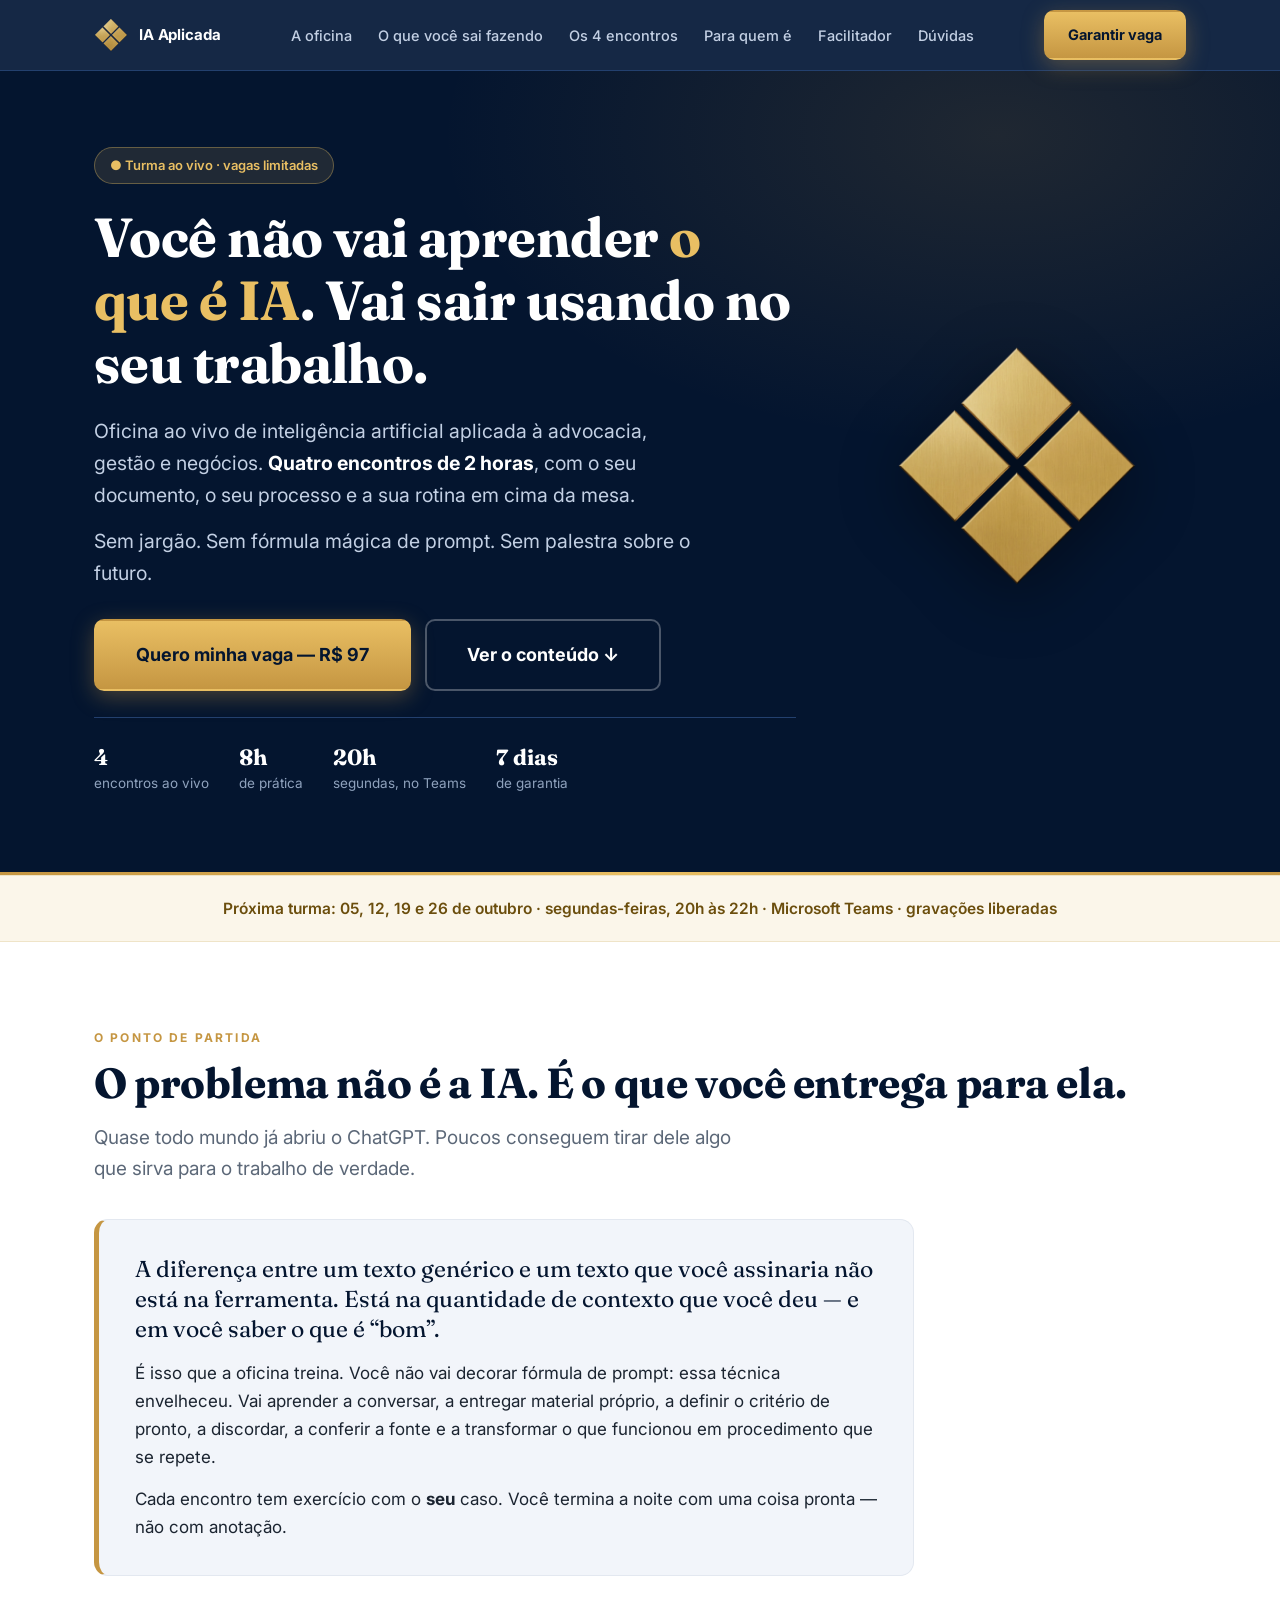
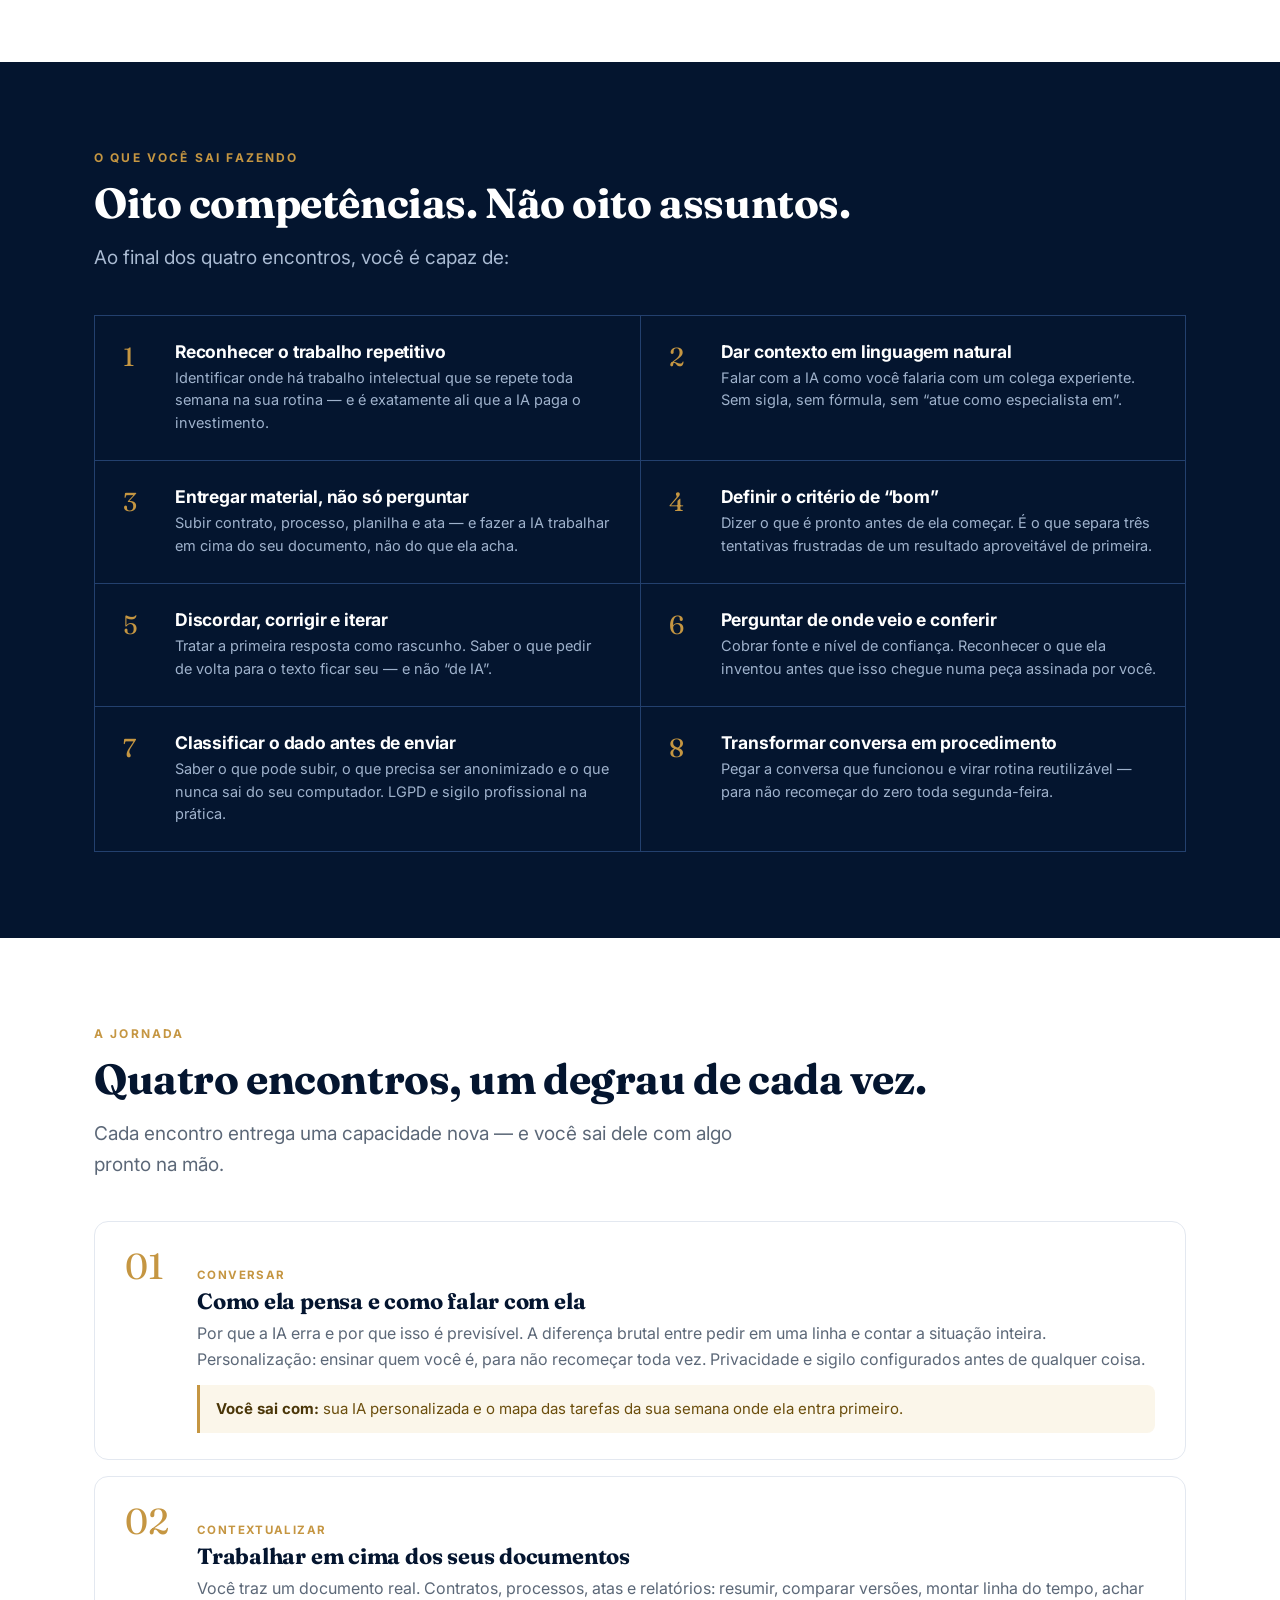
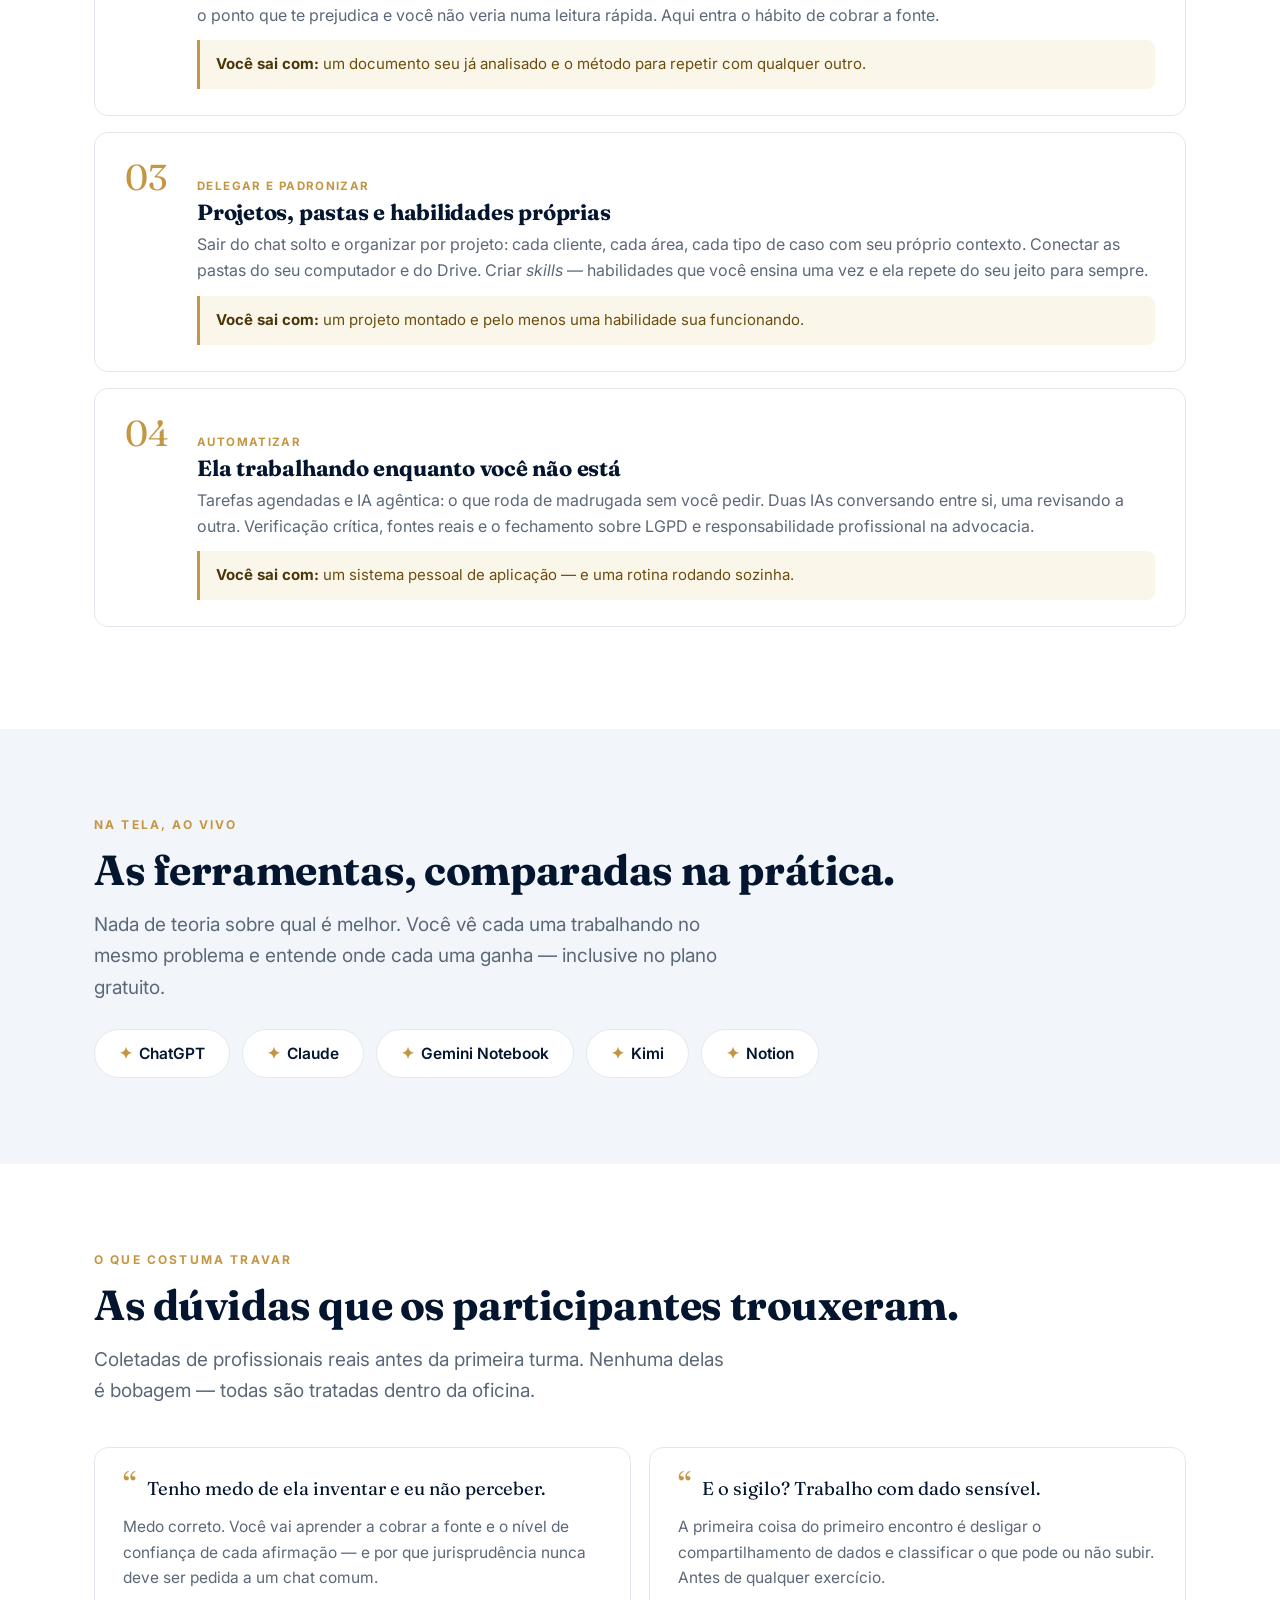
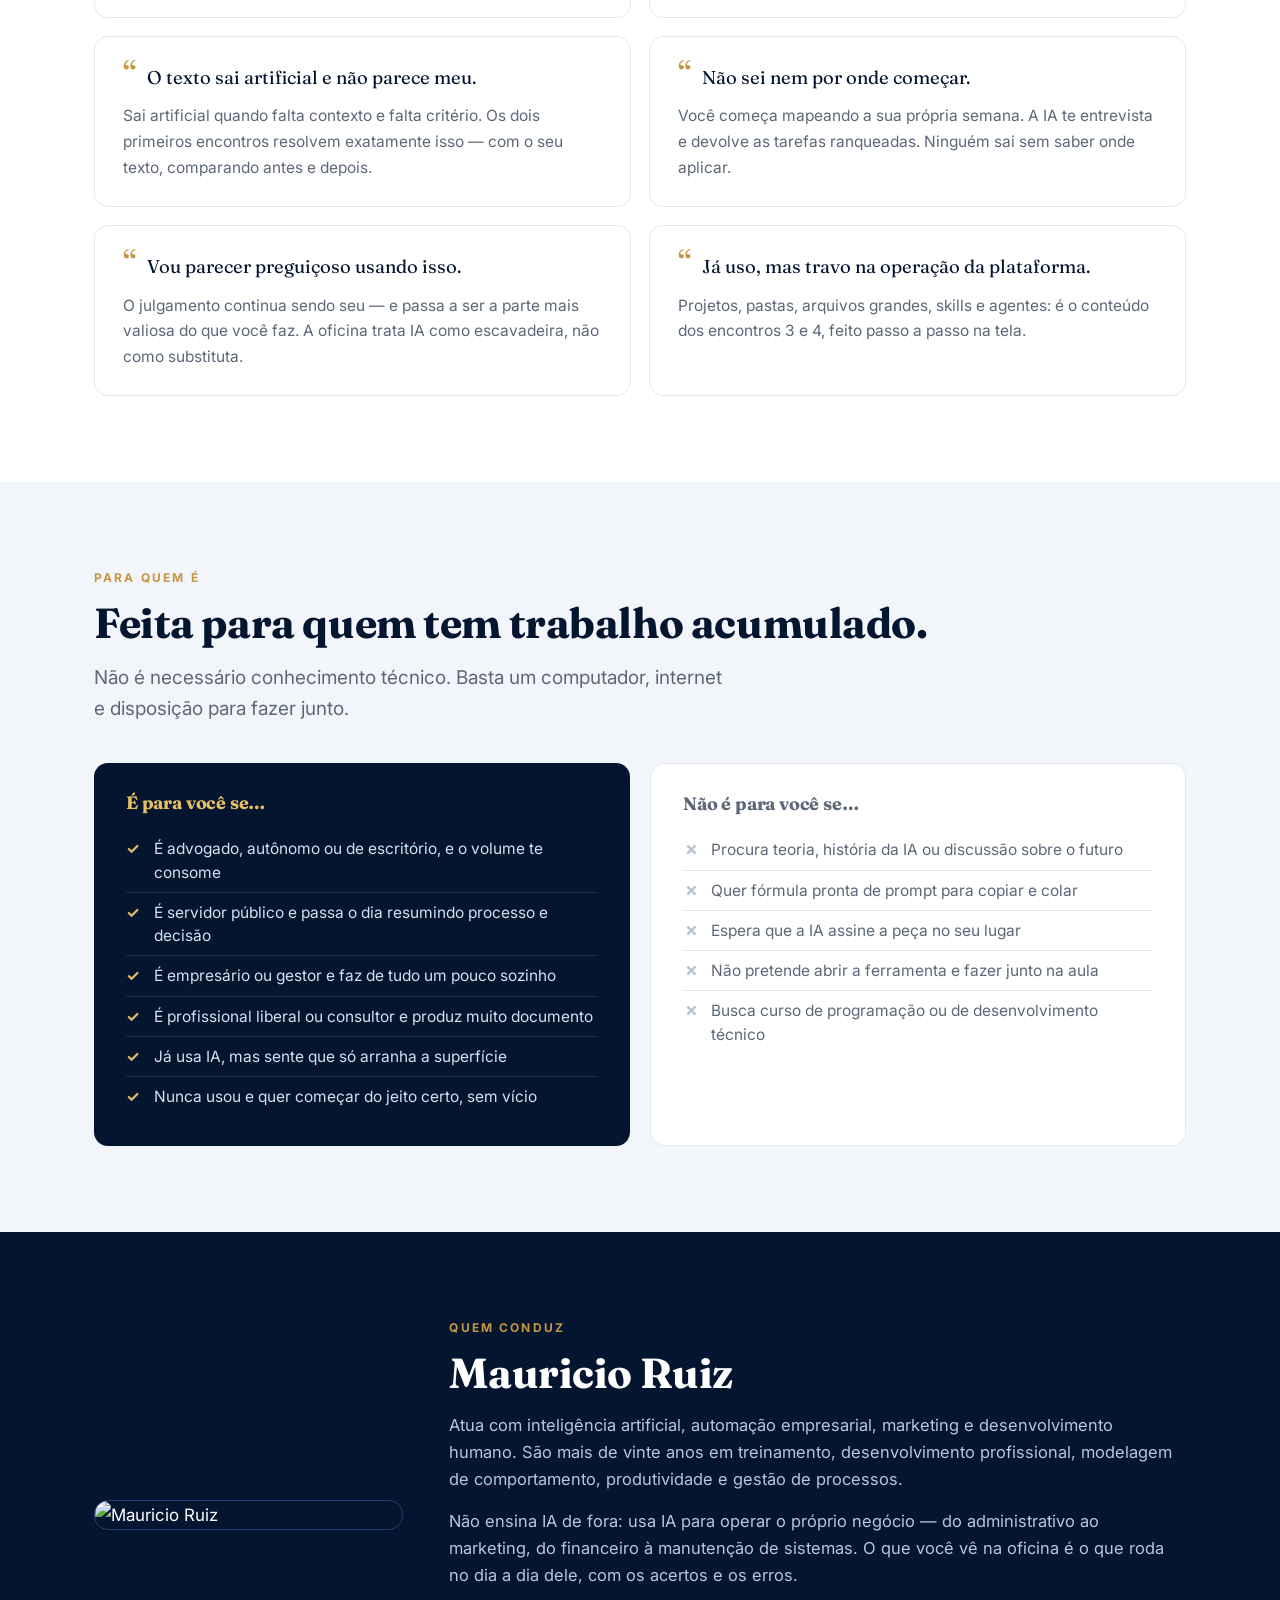
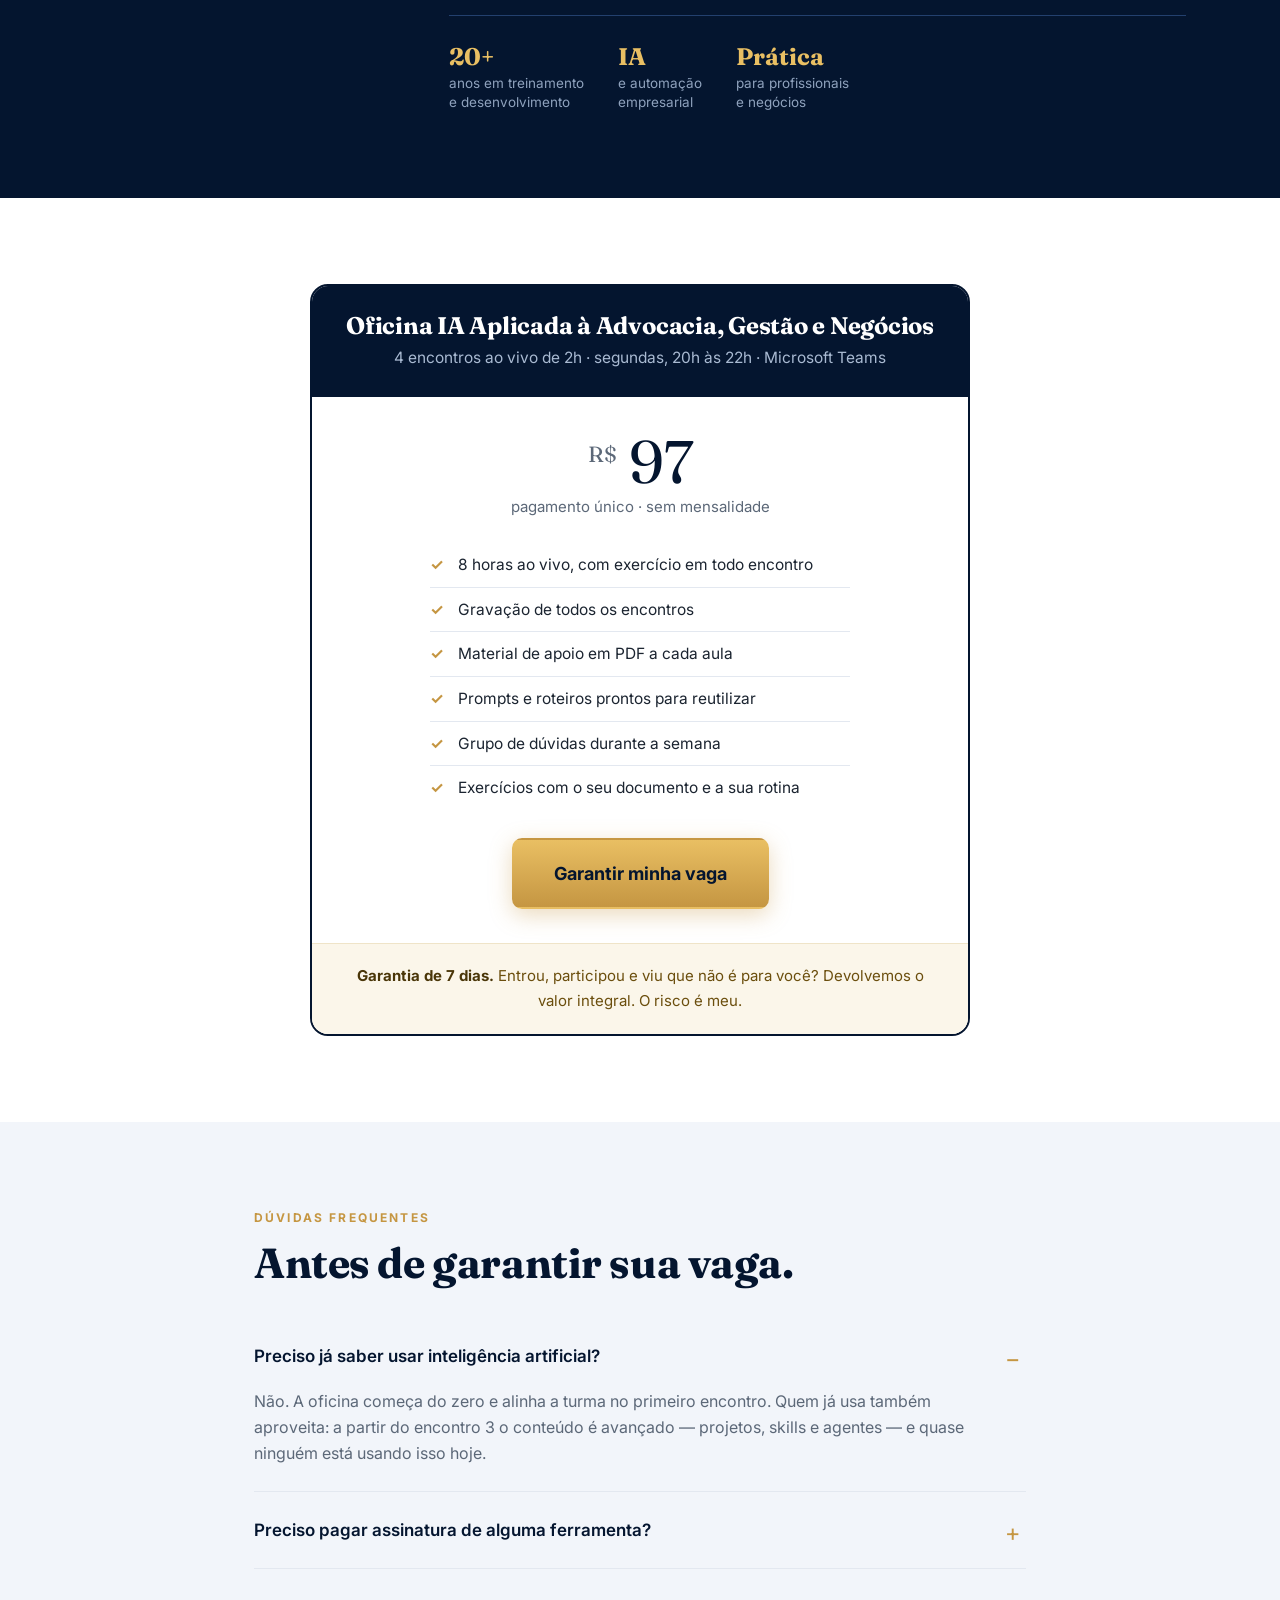
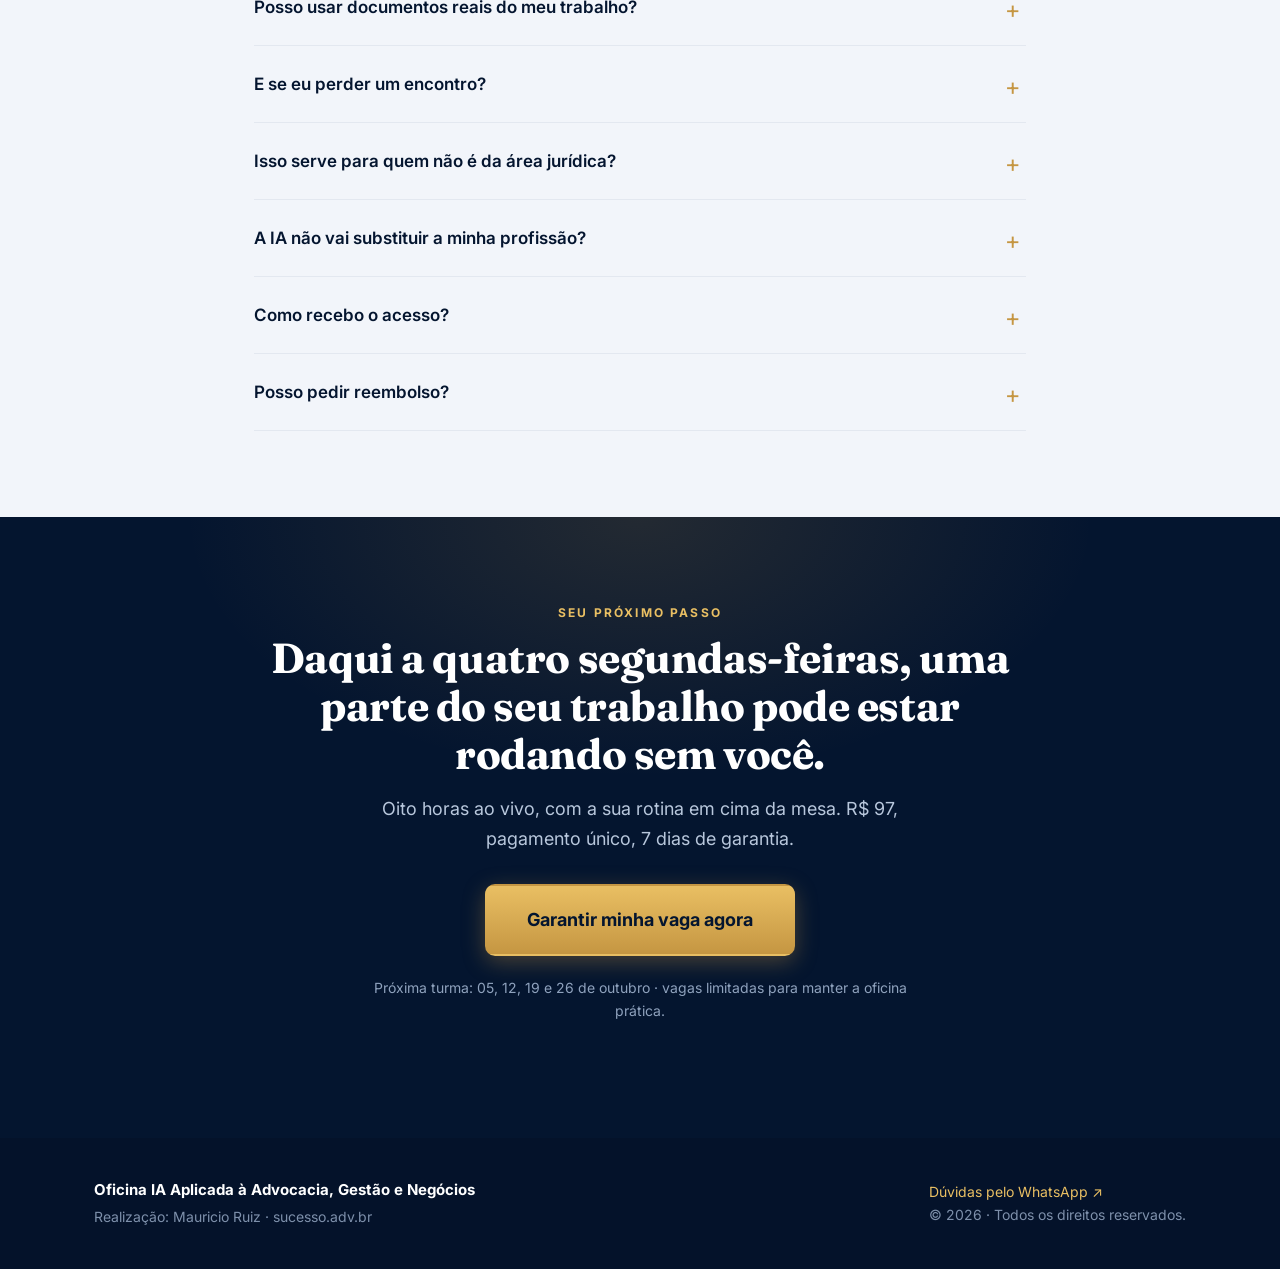
==== index.html @ 42b93a89 "Nova home Oficina IA (versao Claude): LP completa R$97, checkout Cakto, turma outubro 05/12/19/26, p" ====
<!DOCTYPE html>
<html lang="pt-BR">
<head>
<meta charset="utf-8">
<meta name="viewport" content="width=device-width, initial-scale=1">
<title>Oficina IA Aplicada à Advocacia, Gestão e Negócios | Mauricio Ruiz</title>

<meta name="author" content="Mauricio Ruiz">
<meta name="description" content="Oficina ao vivo de IA aplicada. 4 encontros de 2h no Teams. Para advogados, gestores e profissionais que querem usar IA no trabalho real — sem jargão e sem fórmula mágica.">
<meta name="keywords" content="inteligência artificial,advocacia,gestão,negócios,IA para advogados,Mauricio Ruiz,curso de IA">
<link rel="canonical" href="https://sucesso.adv.br/">

<meta property="og:locale" content="pt_BR">
<meta property="og:type" content="website">
<meta property="og:title" content="Oficina IA Aplicada à Advocacia, Gestão e Negócios">
<meta property="og:description" content="4 encontros ao vivo de 2h. Você sai usando IA no seu trabalho real — não sai sabendo o que é IA.">
<meta property="og:url" content="https://sucesso.adv.br/">
<meta property="og:image" content="https://sucesso.adv.br/og-image-oficina.png">
<meta property="og:image:width" content="1200">
<meta property="og:image:height" content="630">
<meta property="og:image:alt" content="Oficina IA Aplicada à Advocacia, Gestão e Negócios — Mauricio Ruiz">
<meta name="twitter:card" content="summary_large_image">
<meta name="twitter:title" content="Oficina IA Aplicada à Advocacia, Gestão e Negócios">
<meta name="twitter:description" content="4 encontros ao vivo de 2h. Você sai usando IA no seu trabalho real.">
<meta name="twitter:image" content="https://sucesso.adv.br/og-image-oficina.png">

<link rel="preconnect" href="https://fonts.googleapis.com">
<link rel="preconnect" href="https://fonts.gstatic.com" crossorigin>
<link href="https://fonts.googleapis.com/css2?family=Inter:wght@400;500;600;700;800&family=Fraunces:opsz,wght@9..144,600;9..144,700&display=swap" rel="stylesheet">

<script type="application/ld+json">
{
  "@context": "https://schema.org",
  "@type": "Course",
  "name": "Oficina IA Aplicada à Advocacia, Gestão e Negócios",
  "description": "Oficina ao vivo de inteligência artificial aplicada — 4 encontros de 2h para advogados, gestores e profissionais.",
  "provider": { "@type": "Person", "name": "Mauricio Ruiz", "url": "https://sucesso.adv.br/" },
  "inLanguage": "pt-BR",
  "offers": {
    "@type": "Offer",
    "price": "97.00",
    "priceCurrency": "BRL",
    "category": "Paid",
    "url": "https://pay.cakto.com.br/tyznms8_1034293"
  },
  "hasCourseInstance": {
    "@type": "CourseInstance",
    "courseMode": "Online",
    "courseWorkload": "PT8H"
  }
}
</script>

<style>
:root{
  --navy:#04152F;
  --navy-2:#0B2A52;
  --navy-mid:#0E2E5C;
  --navy-soft:#F2F5FA;
  --gold:#C59642;
  --gold-lt:#E9BF63;
  --cream:#FBF6EA;
  --ink:#1B2430;
  --muted:#5C6878;
  --line:#E3E8F0;
  --line-dark:#23406E;
  --radius:14px;
  --wrap:1140px;
  --sans:'Inter',-apple-system,BlinkMacSystemFont,'Segoe UI',sans-serif;
  --serif:'Fraunces',Georgia,serif;
}
*{box-sizing:border-box;margin:0;padding:0}
html{scroll-behavior:smooth;scroll-padding-top:78px}
body{
  font-family:var(--sans);
  color:var(--ink);
  background:#fff;
  font-size:17px;
  line-height:1.65;
  -webkit-font-smoothing:antialiased;
}
.wrap{max-width:var(--wrap);margin:0 auto;padding:0 24px}
section{padding:86px 0}
h1,h2,h3{font-family:var(--serif);line-height:1.14;letter-spacing:-.01em}
h2{font-size:clamp(28px,4vw,42px);color:var(--navy);margin-bottom:14px}
h3{font-size:19px;color:var(--navy)}
p{margin-bottom:14px}
a{color:inherit}
.eyebrow{
  font-size:12px;font-weight:700;letter-spacing:.18em;text-transform:uppercase;
  color:var(--gold);margin-bottom:12px;display:block;
}
.lead{font-size:19px;color:var(--muted);max-width:640px}

/* ---------- BOTÕES ---------- */
.btn{
  display:inline-block;font-weight:700;font-size:16px;
  padding:16px 30px;border-radius:10px;text-decoration:none;
  transition:transform .15s ease, box-shadow .15s ease, background .15s ease;
  border:2px solid transparent;
}
.btn-primary{
  background:linear-gradient(180deg,var(--gold-lt),var(--gold));
  color:var(--navy);box-shadow:0 6px 22px rgba(197,150,66,.35);
}
.btn-primary:hover{transform:translateY(-2px);box-shadow:0 10px 30px rgba(197,150,66,.45)}
.btn-ghost{border-color:rgba(255,255,255,.28);color:#fff}
.btn-ghost:hover{border-color:var(--gold-lt);color:var(--gold-lt)}
.btn-dark{background:var(--navy);color:#fff}
.btn-dark:hover{transform:translateY(-2px)}
.btn-lg{font-size:18px;padding:19px 40px}

/* ---------- NAV ---------- */
header{
  position:sticky;top:0;z-index:50;background:rgba(7,27,58,.94);
  backdrop-filter:blur(10px);border-bottom:1px solid var(--line-dark);
}
.nav{display:flex;align-items:center;justify-content:space-between;height:70px}
.brand{display:flex;align-items:center;gap:11px;text-decoration:none}
.brand img{width:34px;height:34px;object-fit:contain}
.brand span{color:#fff;font-weight:700;font-size:15px;letter-spacing:-.01em}
.nav-links{display:flex;gap:26px;list-style:none}
.nav-links a{
  color:#C3D0E4;text-decoration:none;font-size:14.5px;font-weight:500;
  transition:color .15s;
}
.nav-links a:hover{color:var(--gold-lt)}
.nav .btn{padding:11px 22px;font-size:14.5px}
.nav-toggle{display:none;background:none;border:0;color:#fff;font-size:24px;cursor:pointer}

/* ---------- HERO ---------- */
.hero{
  background:
    radial-gradient(900px 500px at 78% 8%, rgba(197,150,66,.14), transparent 62%),
    var(--navy);
  color:#fff;padding:76px 0 82px;position:relative;overflow:hidden;
}
.hero::after{
  content:"";position:absolute;inset:auto 0 0 0;height:3px;
  background:linear-gradient(90deg,var(--gold),var(--gold-lt),var(--gold));
}
.hero-grid{display:grid;grid-template-columns:1.35fr .65fr;gap:52px;align-items:center}
.pill{
  display:inline-flex;align-items:center;gap:8px;
  background:rgba(233,191,99,.12);border:1px solid rgba(233,191,99,.35);
  color:var(--gold-lt);font-size:13px;font-weight:600;
  padding:7px 15px;border-radius:100px;margin-bottom:22px;
}
.hero h1{font-size:clamp(34px,5.2vw,55px);color:#fff;margin-bottom:20px}
.hero h1 em{font-style:normal;color:var(--gold-lt)}
.hero p.sub{font-size:19.5px;color:#C3D0E4;max-width:600px;margin-bottom:14px}
.hero p.sub strong{color:#fff}
.hero-cta{display:flex;gap:14px;flex-wrap:wrap;margin:30px 0 26px}
.hero-meta{display:flex;gap:30px;flex-wrap:wrap;padding-top:24px;border-top:1px solid var(--line-dark)}
.hero-meta div{font-size:13.5px;color:#8FA2BD;line-height:1.4}
.hero-meta b{display:block;color:#fff;font-size:22px;font-family:var(--serif);margin-bottom:1px}
.hero-logo{text-align:center}
.hero-logo img{width:100%;max-width:250px;filter:drop-shadow(0 14px 34px rgba(0,0,0,.45))}

/* ---------- FAIXA ---------- */
.strip{background:var(--cream);border-top:1px solid #EFE4C8;border-bottom:1px solid #EFE4C8;padding:20px 0}
.strip .wrap{display:flex;align-items:center;justify-content:center;gap:14px;flex-wrap:wrap;text-align:center}
.strip p{margin:0;font-size:15.5px;color:#6B4E0D;font-weight:600}

/* ---------- PROMESSA ---------- */
.promise{background:#fff}
.promise-box{
  border:1px solid var(--line);border-left:5px solid var(--gold);
  border-radius:var(--radius);padding:34px 36px;background:var(--navy-soft);
  max-width:820px;
}
.promise-box p:last-child{margin-bottom:0}
.promise-box .big{font-family:var(--serif);font-size:23px;color:var(--navy);line-height:1.32;margin-bottom:14px}

/* ---------- COMPETÊNCIAS ---------- */
.skills{background:var(--navy);color:#fff}
.skills h2{color:#fff}
.skills .lead{color:#A9BAD2}
.skill-grid{display:grid;grid-template-columns:repeat(2,1fr);gap:0;margin-top:42px;
  border-top:1px solid var(--line-dark);border-left:1px solid var(--line-dark)}
.skill{
  padding:26px 28px;border-right:1px solid var(--line-dark);border-bottom:1px solid var(--line-dark);
  display:flex;gap:18px;align-items:flex-start;
}
.skill .n{
  font-family:var(--serif);font-size:26px;color:var(--gold);line-height:1;
  min-width:34px;padding-top:2px;
}
.skill h3{color:#fff;font-size:17.5px;margin-bottom:5px;font-family:var(--sans);font-weight:700}
.skill p{color:#9FB2CC;font-size:14.5px;margin:0;line-height:1.55}

/* ---------- GRADE ---------- */
.mod{
  border:1px solid var(--line);border-radius:var(--radius);
  padding:0;margin-bottom:16px;overflow:hidden;background:#fff;
  transition:box-shadow .18s ease, border-color .18s ease;
}
.mod:hover{box-shadow:0 10px 30px rgba(7,27,58,.09);border-color:#C9D4E4}
.mod-head{display:flex;gap:20px;align-items:baseline;padding:26px 30px 6px}
.mod-num{
  font-family:var(--serif);font-size:36px;color:var(--gold);line-height:1;min-width:52px;
}
.mod-head h3{font-size:22px;font-family:var(--serif)}
.mod-head .tag{
  font-size:11.5px;font-weight:700;letter-spacing:.12em;text-transform:uppercase;
  color:var(--gold);display:block;margin-bottom:4px;
}
.mod-body{padding:0 30px 26px 102px}
.mod-body p{color:var(--muted);font-size:16px;margin-bottom:12px}
.mod-out{
  background:var(--cream);border-left:3px solid var(--gold);
  padding:12px 16px;border-radius:0 8px 8px 0;font-size:15px;color:#6B4E0D;
}
.mod-out b{color:#4a3608}

/* ---------- FERRAMENTAS ---------- */
.tools{background:var(--navy-soft)}
.tool-row{display:flex;gap:12px;flex-wrap:wrap;margin-top:26px}
.tool{
  background:#fff;border:1px solid var(--line);border-radius:100px;
  padding:11px 24px;font-weight:600;font-size:15.5px;color:var(--navy);
}
.tool span{color:var(--gold);margin-right:7px}

/* ---------- OBJEÇÕES ---------- */
.obj-grid{display:grid;grid-template-columns:repeat(2,1fr);gap:18px;margin-top:40px}
.obj{border:1px solid var(--line);border-radius:var(--radius);padding:26px 28px;background:#fff}
.obj .q{
  font-family:var(--serif);font-size:18.5px;color:var(--navy);margin-bottom:10px;
  display:flex;gap:10px;align-items:flex-start;
}
.obj .q::before{content:"“";color:var(--gold);font-size:34px;line-height:.7;font-family:var(--serif)}
.obj p{color:var(--muted);font-size:15.5px;margin:0}

/* ---------- PARA QUEM ---------- */
.two{display:grid;grid-template-columns:1fr 1fr;gap:20px;margin-top:38px}
.card-yes,.card-no{border-radius:var(--radius);padding:30px 32px}
.card-yes{background:var(--navy);color:#fff}
.card-no{background:#fff;border:1px solid var(--line)}
.card-yes h3{color:var(--gold-lt);margin-bottom:16px;font-size:18px}
.card-no h3{color:var(--muted);margin-bottom:16px;font-size:18px}
.card-yes ul,.card-no ul{list-style:none}
.card-yes li,.card-no li{padding:8px 0 8px 28px;position:relative;font-size:15.5px;line-height:1.5}
.card-yes li{color:#D6E1F0;border-bottom:1px solid rgba(35,64,110,.6)}
.card-no li{color:var(--muted);border-bottom:1px solid var(--line)}
.card-yes li:last-child,.card-no li:last-child{border-bottom:0}
.card-yes li::before{content:"✓";position:absolute;left:0;color:var(--gold-lt);font-weight:700}
.card-no li::before{content:"×";position:absolute;left:2px;color:#B9C3D1;font-weight:700;font-size:19px;line-height:1.2}

/* ---------- DEPOIMENTOS ---------- */
.social{background:var(--cream)}
.quote-grid{display:grid;grid-template-columns:repeat(3,1fr);gap:18px;margin-top:38px}
.quote{
  background:#fff;border:1px solid #EFE4C8;border-radius:var(--radius);
  padding:26px 28px;display:flex;flex-direction:column;
}
.quote p{font-size:16px;color:var(--ink);line-height:1.6;flex:1}
.quote .who{
  margin-top:16px;padding-top:14px;border-top:1px solid #F0E6CE;
  font-size:14px;color:var(--muted);
}
.quote .who b{display:block;color:var(--navy);font-size:15px}
.quote::before{content:"“";font-family:var(--serif);font-size:44px;color:var(--gold);line-height:.6;display:block;margin-bottom:8px}

/* ---------- FACILITADOR ---------- */
.fac{background:var(--navy);color:#fff}
.fac h2{color:#fff}
.fac-grid{display:grid;grid-template-columns:.42fr 1fr;gap:46px;align-items:center}
.fac-photo img{width:100%;border-radius:var(--radius);display:block;border:1px solid var(--line-dark)}
.fac p{color:#B8C7DC;font-size:16.5px}
.fac-stats{display:flex;gap:34px;flex-wrap:wrap;margin-top:26px;padding-top:24px;border-top:1px solid var(--line-dark)}
.fac-stats div{font-size:13.5px;color:#8FA2BD;line-height:1.4}
.fac-stats b{display:block;color:var(--gold-lt);font-size:24px;font-family:var(--serif)}

/* ---------- OFERTA ---------- */
.offer{background:#fff}
.offer-box{
  max-width:660px;margin:0 auto;text-align:center;
  border:2px solid var(--navy);border-radius:18px;overflow:hidden;
}
.offer-top{background:var(--navy);color:#fff;padding:26px 30px}
.offer-top h3{color:#fff;font-size:24px;margin-bottom:6px}
.offer-top p{color:#A9BAD2;font-size:15.5px;margin:0}
.offer-body{padding:34px 30px}
.price{font-family:var(--serif);font-size:60px;color:var(--navy);line-height:1;margin-bottom:4px}
.price small{font-size:22px;color:var(--muted);vertical-align:super}
.price-note{color:var(--muted);font-size:15px;margin-bottom:24px}
.offer-list{list-style:none;text-align:left;max-width:420px;margin:0 auto 28px}
.offer-list li{padding:9px 0 9px 28px;position:relative;font-size:15.5px;border-bottom:1px solid var(--line)}
.offer-list li:last-child{border-bottom:0}
.offer-list li::before{content:"✓";position:absolute;left:0;color:var(--gold);font-weight:700}
.guarantee{
  background:var(--cream);border-top:1px solid #EFE4C8;padding:20px 30px;
  font-size:15px;color:#6B4E0D;
}
.guarantee b{color:#4a3608}

/* ---------- FAQ ---------- */
details{border-bottom:1px solid var(--line);padding:6px 0}
summary{
  cursor:pointer;list-style:none;padding:18px 40px 18px 0;position:relative;
  font-weight:600;font-size:17px;color:var(--navy);
}
summary::-webkit-details-marker{display:none}
summary::after{
  content:"+";position:absolute;right:6px;top:15px;font-size:24px;
  color:var(--gold);font-weight:400;transition:transform .2s;
}
details[open] summary::after{content:"−"}
details p{color:var(--muted);font-size:16px;padding:0 40px 18px 0;margin:0}

/* ---------- CTA FINAL ---------- */
.final{
  background:
    radial-gradient(700px 400px at 50% 0%, rgba(197,150,66,.16), transparent 65%),
    var(--navy);
  color:#fff;text-align:center;
}
.final h2{color:#fff;max-width:760px;margin:0 auto 16px}
.final p{color:#B8C7DC;font-size:18px;max-width:560px;margin:0 auto 30px}
.final .note{font-size:14px;color:#8FA2BD;margin-top:20px}

/* ---------- RODAPÉ ---------- */
footer{background:#04122A;color:#7E90AB;padding:40px 0;font-size:14px}
.foot{display:flex;justify-content:space-between;gap:20px;flex-wrap:wrap;align-items:center}
.foot b{color:#fff;display:block;font-size:15px;margin-bottom:3px}
.foot a{color:var(--gold-lt);text-decoration:none}
.foot a:hover{text-decoration:underline}

/* ---------- RESPONSIVO ---------- */
@media(max-width:900px){
  section{padding:60px 0}
  .hero-grid,.fac-grid{grid-template-columns:1fr;gap:34px}
  .hero-logo{order:-1}
  .hero-logo img{max-width:150px}
  .skill-grid,.obj-grid,.two,.quote-grid{grid-template-columns:1fr}
  .nav-links{
    display:none;position:absolute;top:70px;left:0;right:0;
    background:var(--navy);flex-direction:column;gap:0;
    padding:10px 24px 20px;border-bottom:1px solid var(--line-dark);
  }
  .nav-links.open{display:flex}
  .nav-links li{border-bottom:1px solid var(--line-dark)}
  .nav-links a{display:block;padding:14px 0}
  .nav-toggle{display:block}
  .nav .btn{display:none}
  .mod-body{padding:0 24px 24px 24px}
  .mod-head{padding:22px 24px 6px}
  .price{font-size:48px}
}
</style>
</head>
<body>

<header>
  <div class="wrap nav">
    <a class="brand" href="#inicio">
      <img src="logo-oficina.png" alt="">
      <span>IA Aplicada</span>
    </a>
    <button class="nav-toggle" id="navToggle" aria-label="Menu">☰</button>
    <ul class="nav-links" id="navLinks">
      <li><a href="#promessa">A oficina</a></li>
      <li><a href="#competencias">O que você sai fazendo</a></li>
      <li><a href="#encontros">Os 4 encontros</a></li>
      <li><a href="#publico">Para quem é</a></li>
      <li><a href="#facilitador">Facilitador</a></li>
      <li><a href="#duvidas">Dúvidas</a></li>
    </ul>
    <a class="btn btn-primary" href="https://pay.cakto.com.br/tyznms8_1034293">Garantir vaga</a>
  </div>
</header>

<!-- ================= HERO ================= -->
<section class="hero" id="inicio">
  <div class="wrap hero-grid">
    <div>
      <span class="pill">● Turma ao vivo · vagas limitadas</span>
      <h1>Você não vai aprender <em>o que é IA</em>. Vai sair usando no seu trabalho.</h1>
      <p class="sub">Oficina ao vivo de inteligência artificial aplicada à advocacia, gestão e negócios. <strong>Quatro encontros de 2 horas</strong>, com o seu documento, o seu processo e a sua rotina em cima da mesa.</p>
      <p class="sub">Sem jargão. Sem fórmula mágica de prompt. Sem palestra sobre o futuro.</p>
      <div class="hero-cta">
        <a class="btn btn-primary btn-lg" href="https://pay.cakto.com.br/tyznms8_1034293">Quero minha vaga — R$&nbsp;97</a>
        <a class="btn btn-ghost btn-lg" href="#encontros">Ver o conteúdo ↓</a>
      </div>
      <div class="hero-meta">
        <div><b>4</b>encontros ao vivo</div>
        <div><b>8h</b>de prática</div>
        <div><b>20h</b>segundas, no Teams</div>
        <div><b>7 dias</b>de garantia</div>
      </div>
    </div>
    <div class="hero-logo">
      <img src="logo-oficina.png" alt="Oficina IA Aplicada à Advocacia, Gestão e Negócios">
    </div>
  </div>
</section>

<div class="strip">
  <div class="wrap">
    <p>Próxima turma: 05, 12, 19 e 26 de outubro · segundas-feiras, 20h às 22h · Microsoft Teams · gravações liberadas</p>
  </div>
</div>

<!-- ================= PROMESSA ================= -->
<section class="promise" id="promessa">
  <div class="wrap">
    <span class="eyebrow">O ponto de partida</span>
    <h2>O problema não é a IA. É o que você entrega para ela.</h2>
    <p class="lead" style="margin-bottom:34px">Quase todo mundo já abriu o ChatGPT. Poucos conseguem tirar dele algo que sirva para o trabalho de verdade.</p>

    <div class="promise-box">
      <p class="big">A diferença entre um texto genérico e um texto que você assinaria não está na ferramenta. Está na quantidade de contexto que você deu — e em você saber o que é “bom”.</p>
      <p>É isso que a oficina treina. Você não vai decorar fórmula de prompt: essa técnica envelheceu. Vai aprender a conversar, a entregar material próprio, a definir o critério de pronto, a discordar, a conferir a fonte e a transformar o que funcionou em procedimento que se repete.</p>
      <p>Cada encontro tem exercício com o <b>seu</b> caso. Você termina a noite com uma coisa pronta — não com anotação.</p>
    </div>
  </div>
</section>

<!-- ================= COMPETÊNCIAS ================= -->
<section class="skills" id="competencias">
  <div class="wrap">
    <span class="eyebrow">O que você sai fazendo</span>
    <h2>Oito competências. Não oito assuntos.</h2>
    <p class="lead">Ao final dos quatro encontros, você é capaz de:</p>

    <div class="skill-grid">
      <div class="skill"><div class="n">1</div><div>
        <h3>Reconhecer o trabalho repetitivo</h3>
        <p>Identificar onde há trabalho intelectual que se repete toda semana na sua rotina — e é exatamente ali que a IA paga o investimento.</p>
      </div></div>
      <div class="skill"><div class="n">2</div><div>
        <h3>Dar contexto em linguagem natural</h3>
        <p>Falar com a IA como você falaria com um colega experiente. Sem sigla, sem fórmula, sem “atue como especialista em”.</p>
      </div></div>
      <div class="skill"><div class="n">3</div><div>
        <h3>Entregar material, não só perguntar</h3>
        <p>Subir contrato, processo, planilha e ata — e fazer a IA trabalhar em cima do seu documento, não do que ela acha.</p>
      </div></div>
      <div class="skill"><div class="n">4</div><div>
        <h3>Definir o critério de “bom”</h3>
        <p>Dizer o que é pronto antes de ela começar. É o que separa três tentativas frustradas de um resultado aproveitável de primeira.</p>
      </div></div>
      <div class="skill"><div class="n">5</div><div>
        <h3>Discordar, corrigir e iterar</h3>
        <p>Tratar a primeira resposta como rascunho. Saber o que pedir de volta para o texto ficar seu — e não “de IA”.</p>
      </div></div>
      <div class="skill"><div class="n">6</div><div>
        <h3>Perguntar de onde veio e conferir</h3>
        <p>Cobrar fonte e nível de confiança. Reconhecer o que ela inventou antes que isso chegue numa peça assinada por você.</p>
      </div></div>
      <div class="skill"><div class="n">7</div><div>
        <h3>Classificar o dado antes de enviar</h3>
        <p>Saber o que pode subir, o que precisa ser anonimizado e o que nunca sai do seu computador. LGPD e sigilo profissional na prática.</p>
      </div></div>
      <div class="skill"><div class="n">8</div><div>
        <h3>Transformar conversa em procedimento</h3>
        <p>Pegar a conversa que funcionou e virar rotina reutilizável — para não recomeçar do zero toda segunda-feira.</p>
      </div></div>
    </div>
  </div>
</section>

<!-- ================= ENCONTROS ================= -->
<section id="encontros">
  <div class="wrap">
    <span class="eyebrow">A jornada</span>
    <h2>Quatro encontros, um degrau de cada vez.</h2>
    <p class="lead" style="margin-bottom:40px">Cada encontro entrega uma capacidade nova — e você sai dele com algo pronto na mão.</p>

    <div class="mod">
      <div class="mod-head">
        <div class="mod-num">01</div>
        <div><span class="tag">Conversar</span><h3>Como ela pensa e como falar com ela</h3></div>
      </div>
      <div class="mod-body">
        <p>Por que a IA erra e por que isso é previsível. A diferença brutal entre pedir em uma linha e contar a situação inteira. Personalização: ensinar quem você é, para não recomeçar toda vez. Privacidade e sigilo configurados antes de qualquer coisa.</p>
        <div class="mod-out"><b>Você sai com:</b> sua IA personalizada e o mapa das tarefas da sua semana onde ela entra primeiro.</div>
      </div>
    </div>

    <div class="mod">
      <div class="mod-head">
        <div class="mod-num">02</div>
        <div><span class="tag">Contextualizar</span><h3>Trabalhar em cima dos seus documentos</h3></div>
      </div>
      <div class="mod-body">
        <p>Você traz um documento real. Contratos, processos, atas e relatórios: resumir, comparar versões, montar linha do tempo, achar o ponto que te prejudica e você não veria numa leitura rápida. Aqui entra o hábito de cobrar a fonte.</p>
        <div class="mod-out"><b>Você sai com:</b> um documento seu já analisado e o método para repetir com qualquer outro.</div>
      </div>
    </div>

    <div class="mod">
      <div class="mod-head">
        <div class="mod-num">03</div>
        <div><span class="tag">Delegar e padronizar</span><h3>Projetos, pastas e habilidades próprias</h3></div>
      </div>
      <div class="mod-body">
        <p>Sair do chat solto e organizar por projeto: cada cliente, cada área, cada tipo de caso com seu próprio contexto. Conectar as pastas do seu computador e do Drive. Criar <i>skills</i> — habilidades que você ensina uma vez e ela repete do seu jeito para sempre.</p>
        <div class="mod-out"><b>Você sai com:</b> um projeto montado e pelo menos uma habilidade sua funcionando.</div>
      </div>
    </div>

    <div class="mod">
      <div class="mod-head">
        <div class="mod-num">04</div>
        <div><span class="tag">Automatizar</span><h3>Ela trabalhando enquanto você não está</h3></div>
      </div>
      <div class="mod-body">
        <p>Tarefas agendadas e IA agêntica: o que roda de madrugada sem você pedir. Duas IAs conversando entre si, uma revisando a outra. Verificação crítica, fontes reais e o fechamento sobre LGPD e responsabilidade profissional na advocacia.</p>
        <div class="mod-out"><b>Você sai com:</b> um sistema pessoal de aplicação — e uma rotina rodando sozinha.</div>
      </div>
    </div>
  </div>
</section>

<!-- ================= FERRAMENTAS ================= -->
<section class="tools">
  <div class="wrap">
    <span class="eyebrow">Na tela, ao vivo</span>
    <h2>As ferramentas, comparadas na prática.</h2>
    <p class="lead">Nada de teoria sobre qual é melhor. Você vê cada uma trabalhando no mesmo problema e entende onde cada uma ganha — inclusive no plano gratuito.</p>
    <div class="tool-row">
      <div class="tool"><span>✦</span>ChatGPT</div>
      <div class="tool"><span>✦</span>Claude</div>
      <div class="tool"><span>✦</span>Gemini Notebook</div>
      <div class="tool"><span>✦</span>Kimi</div>
      <div class="tool"><span>✦</span>Notion</div>
    </div>
  </div>
</section>

<!-- ================= OBJEÇÕES ================= -->
<section id="objecoes">
  <div class="wrap">
    <span class="eyebrow">O que costuma travar</span>
    <h2>As dúvidas que os participantes trouxeram.</h2>
    <p class="lead">Coletadas de profissionais reais antes da primeira turma. Nenhuma delas é bobagem — todas são tratadas dentro da oficina.</p>

    <div class="obj-grid">
      <div class="obj">
        <div class="q">Tenho medo de ela inventar e eu não perceber.</div>
        <p>Medo correto. Você vai aprender a cobrar a fonte e o nível de confiança de cada afirmação — e por que jurisprudência nunca deve ser pedida a um chat comum.</p>
      </div>
      <div class="obj">
        <div class="q">E o sigilo? Trabalho com dado sensível.</div>
        <p>A primeira coisa do primeiro encontro é desligar o compartilhamento de dados e classificar o que pode ou não subir. Antes de qualquer exercício.</p>
      </div>
      <div class="obj">
        <div class="q">O texto sai artificial e não parece meu.</div>
        <p>Sai artificial quando falta contexto e falta critério. Os dois primeiros encontros resolvem exatamente isso — com o seu texto, comparando antes e depois.</p>
      </div>
      <div class="obj">
        <div class="q">Não sei nem por onde começar.</div>
        <p>Você começa mapeando a sua própria semana. A IA te entrevista e devolve as tarefas ranqueadas. Ninguém sai sem saber onde aplicar.</p>
      </div>
      <div class="obj">
        <div class="q">Vou parecer preguiçoso usando isso.</div>
        <p>O julgamento continua sendo seu — e passa a ser a parte mais valiosa do que você faz. A oficina trata IA como escavadeira, não como substituta.</p>
      </div>
      <div class="obj">
        <div class="q">Já uso, mas travo na operação da plataforma.</div>
        <p>Projetos, pastas, arquivos grandes, skills e agentes: é o conteúdo dos encontros 3 e 4, feito passo a passo na tela.</p>
      </div>
    </div>
  </div>
</section>

<!-- ================= PARA QUEM ================= -->
<section id="publico" class="tools">
  <div class="wrap">
    <span class="eyebrow">Para quem é</span>
    <h2>Feita para quem tem trabalho acumulado.</h2>
    <p class="lead">Não é necessário conhecimento técnico. Basta um computador, internet e disposição para fazer junto.</p>

    <div class="two">
      <div class="card-yes">
        <h3>É para você se…</h3>
        <ul>
          <li>É advogado, autônomo ou de escritório, e o volume te consome</li>
          <li>É servidor público e passa o dia resumindo processo e decisão</li>
          <li>É empresário ou gestor e faz de tudo um pouco sozinho</li>
          <li>É profissional liberal ou consultor e produz muito documento</li>
          <li>Já usa IA, mas sente que só arranha a superfície</li>
          <li>Nunca usou e quer começar do jeito certo, sem vício</li>
        </ul>
      </div>
      <div class="card-no">
        <h3>Não é para você se…</h3>
        <ul>
          <li>Procura teoria, história da IA ou discussão sobre o futuro</li>
          <li>Quer fórmula pronta de prompt para copiar e colar</li>
          <li>Espera que a IA assine a peça no seu lugar</li>
          <li>Não pretende abrir a ferramenta e fazer junto na aula</li>
          <li>Busca curso de programação ou de desenvolvimento técnico</li>
        </ul>
      </div>
    </div>
  </div>
</section>

<!-- ================= DEPOIMENTOS =================
     COMO USAR: descomente o bloco abaixo e substitua o conteúdo de cada
     .quote por um depoimento real. Ideal: 3 depoimentos. Se tiver só 1 ou 2,
     apague os .quote extras — o grid se ajusta sozinho.
     Modelo de pedido no grupo: "em uma frase, o que mudou na sua semana
     depois do encontro?" — respostas curtas e concretas convertem mais.

<section class="social" id="depoimentos">
  <div class="wrap">
    <span class="eyebrow">Quem já fez</span>
    <h2>O que mudou na semana deles.</h2>
    <div class="quote-grid">
      <div class="quote">
        <p>DEPOIMENTO 1 — frase curta e concreta sobre o que mudou.</p>
        <div class="who"><b>Nome Sobrenome</b>Advogado(a) · Cidade/UF</div>
      </div>
      <div class="quote">
        <p>DEPOIMENTO 2</p>
        <div class="who"><b>Nome Sobrenome</b>Cargo · Cidade/UF</div>
      </div>
      <div class="quote">
        <p>DEPOIMENTO 3</p>
        <div class="who"><b>Nome Sobrenome</b>Cargo · Cidade/UF</div>
      </div>
    </div>
  </div>
</section>
================= FIM DEPOIMENTOS ================= -->

<!-- ================= FACILITADOR ================= -->
<section class="fac" id="facilitador">
  <div class="wrap fac-grid">
    <div class="fac-photo">
      <img src="https://mauricioruiz.com.br/assets/mauricio-ruiz-hero@2x.webp" alt="Mauricio Ruiz" loading="lazy">
    </div>
    <div>
      <span class="eyebrow">Quem conduz</span>
      <h2>Mauricio Ruiz</h2>
      <p>Atua com inteligência artificial, automação empresarial, marketing e desenvolvimento humano. São mais de vinte anos em treinamento, desenvolvimento profissional, modelagem de comportamento, produtividade e gestão de processos.</p>
      <p>Não ensina IA de fora: usa IA para operar o próprio negócio — do administrativo ao marketing, do financeiro à manutenção de sistemas. O que você vê na oficina é o que roda no dia a dia dele, com os acertos e os erros.</p>
      <div class="fac-stats">
        <div><b>20+</b>anos em treinamento<br>e desenvolvimento</div>
        <div><b>IA</b>e automação<br>empresarial</div>
        <div><b>Prática</b>para profissionais<br>e negócios</div>
      </div>
    </div>
  </div>
</section>

<!-- ================= OFERTA ================= -->
<section class="offer" id="oferta">
  <div class="wrap">
    <div class="offer-box">
      <div class="offer-top">
        <h3>Oficina IA Aplicada à Advocacia, Gestão e Negócios</h3>
        <p>4 encontros ao vivo de 2h · segundas, 20h às 22h · Microsoft Teams</p>
      </div>
      <div class="offer-body">
        <div class="price"><small>R$</small> 97</div>
        <p class="price-note">pagamento único · sem mensalidade</p>
        <ul class="offer-list">
          <li>8 horas ao vivo, com exercício em todo encontro</li>
          <li>Gravação de todos os encontros</li>
          <li>Material de apoio em PDF a cada aula</li>
          <li>Prompts e roteiros prontos para reutilizar</li>
          <li>Grupo de dúvidas durante a semana</li>
          <li>Exercícios com o seu documento e a sua rotina</li>
        </ul>
        <a class="btn btn-primary btn-lg" href="https://pay.cakto.com.br/tyznms8_1034293">Garantir minha vaga</a>
      </div>
      <div class="guarantee">
        <b>Garantia de 7 dias.</b> Entrou, participou e viu que não é para você? Devolvemos o valor integral. O risco é meu.
      </div>
    </div>
  </div>
</section>

<!-- ================= FAQ ================= -->
<section id="duvidas" class="tools">
  <div class="wrap" style="max-width:820px">
    <span class="eyebrow">Dúvidas frequentes</span>
    <h2>Antes de garantir sua vaga.</h2>
    <div style="margin-top:30px">
      <details open>
        <summary>Preciso já saber usar inteligência artificial?</summary>
        <p>Não. A oficina começa do zero e alinha a turma no primeiro encontro. Quem já usa também aproveita: a partir do encontro 3 o conteúdo é avançado — projetos, skills e agentes — e quase ninguém está usando isso hoje.</p>
      </details>
      <details>
        <summary>Preciso pagar assinatura de alguma ferramenta?</summary>
        <p>Não para acompanhar. Boa parte é demonstrada no plano gratuito, e você vai ver exatamente onde o gratuito trava. Se decidir assinar, a recomendação e os critérios são discutidos na aula — sem indicação paga de ninguém.</p>
      </details>
      <details>
        <summary>Posso usar documentos reais do meu trabalho?</summary>
        <p>Sim, e é o recomendado — depois de configurar privacidade e aprender a classificar o dado, que é a primeira coisa do encontro 1. Para quem prefere não expor material próprio, há um processo fictício completo disponível para os exercícios.</p>
      </details>
      <details>
        <summary>E se eu perder um encontro?</summary>
        <p>Todos são gravados e liberados. Ainda assim, o valor está em fazer junto: quem só assiste aprende sobre IA, quem faz sai usando.</p>
      </details>
      <details>
        <summary>Isso serve para quem não é da área jurídica?</summary>
        <p>Serve. Os exemplos jurídicos aparecem porque a turma é majoritariamente de Direito, mas as oito competências valem para qualquer trabalho intelectual repetitivo — gestão, financeiro, comercial, administrativo.</p>
      </details>
      <details>
        <summary>A IA não vai substituir a minha profissão?</summary>
        <p>Não vai substituir você. Vai substituir parte do seu trabalho. Quem opera bem a ferramenta passa a dar conta de um volume que antes exigiria uma equipe — e é essa a conversa que a oficina faz de frente, sem alarmismo e sem promessa.</p>
      </details>
      <details>
        <summary>Como recebo o acesso?</summary>
        <p>Após a confirmação do pagamento você recebe por e-mail o acesso à área de membros, com o link do Teams, o calendário dos encontros e os materiais.</p>
      </details>
      <details>
        <summary>Posso pedir reembolso?</summary>
        <p>Pode, em até 7 dias, sem precisar justificar.</p>
      </details>
    </div>
  </div>
</section>

<!-- ================= CTA FINAL ================= -->
<section class="final">
  <div class="wrap">
    <span class="eyebrow" style="color:var(--gold-lt)">Seu próximo passo</span>
    <h2>Daqui a quatro segundas-feiras, uma parte do seu trabalho pode estar rodando sem você.</h2>
    <p>Oito horas ao vivo, com a sua rotina em cima da mesa. R$ 97, pagamento único, 7 dias de garantia.</p>
    <a class="btn btn-primary btn-lg" href="https://pay.cakto.com.br/tyznms8_1034293">Garantir minha vaga agora</a>
    <p class="note">Próxima turma: 05, 12, 19 e 26 de outubro · vagas limitadas para manter a oficina prática.</p>
  </div>
</section>

<footer>
  <div class="wrap foot">
    <div>
      <b>Oficina IA Aplicada à Advocacia, Gestão e Negócios</b>
      Realização: Mauricio Ruiz · sucesso.adv.br
    </div>
    <div>
      <a href="https://wa.me/5527920000167?text=Ol%C3%A1!%20Tenho%20uma%20d%C3%BAvida%20sobre%20a%20Oficina%20IA%20Aplicada.">Dúvidas pelo WhatsApp ↗</a><br>
      © 2026 · Todos os direitos reservados.
    </div>
  </div>
</footer>

<script>
  document.getElementById('navToggle').addEventListener('click', function(){
    document.getElementById('navLinks').classList.toggle('open');
  });
  document.querySelectorAll('#navLinks a').forEach(function(a){
    a.addEventListener('click', function(){
      document.getElementById('navLinks').classList.remove('open');
    });
  });
</script>
</body>
</html>
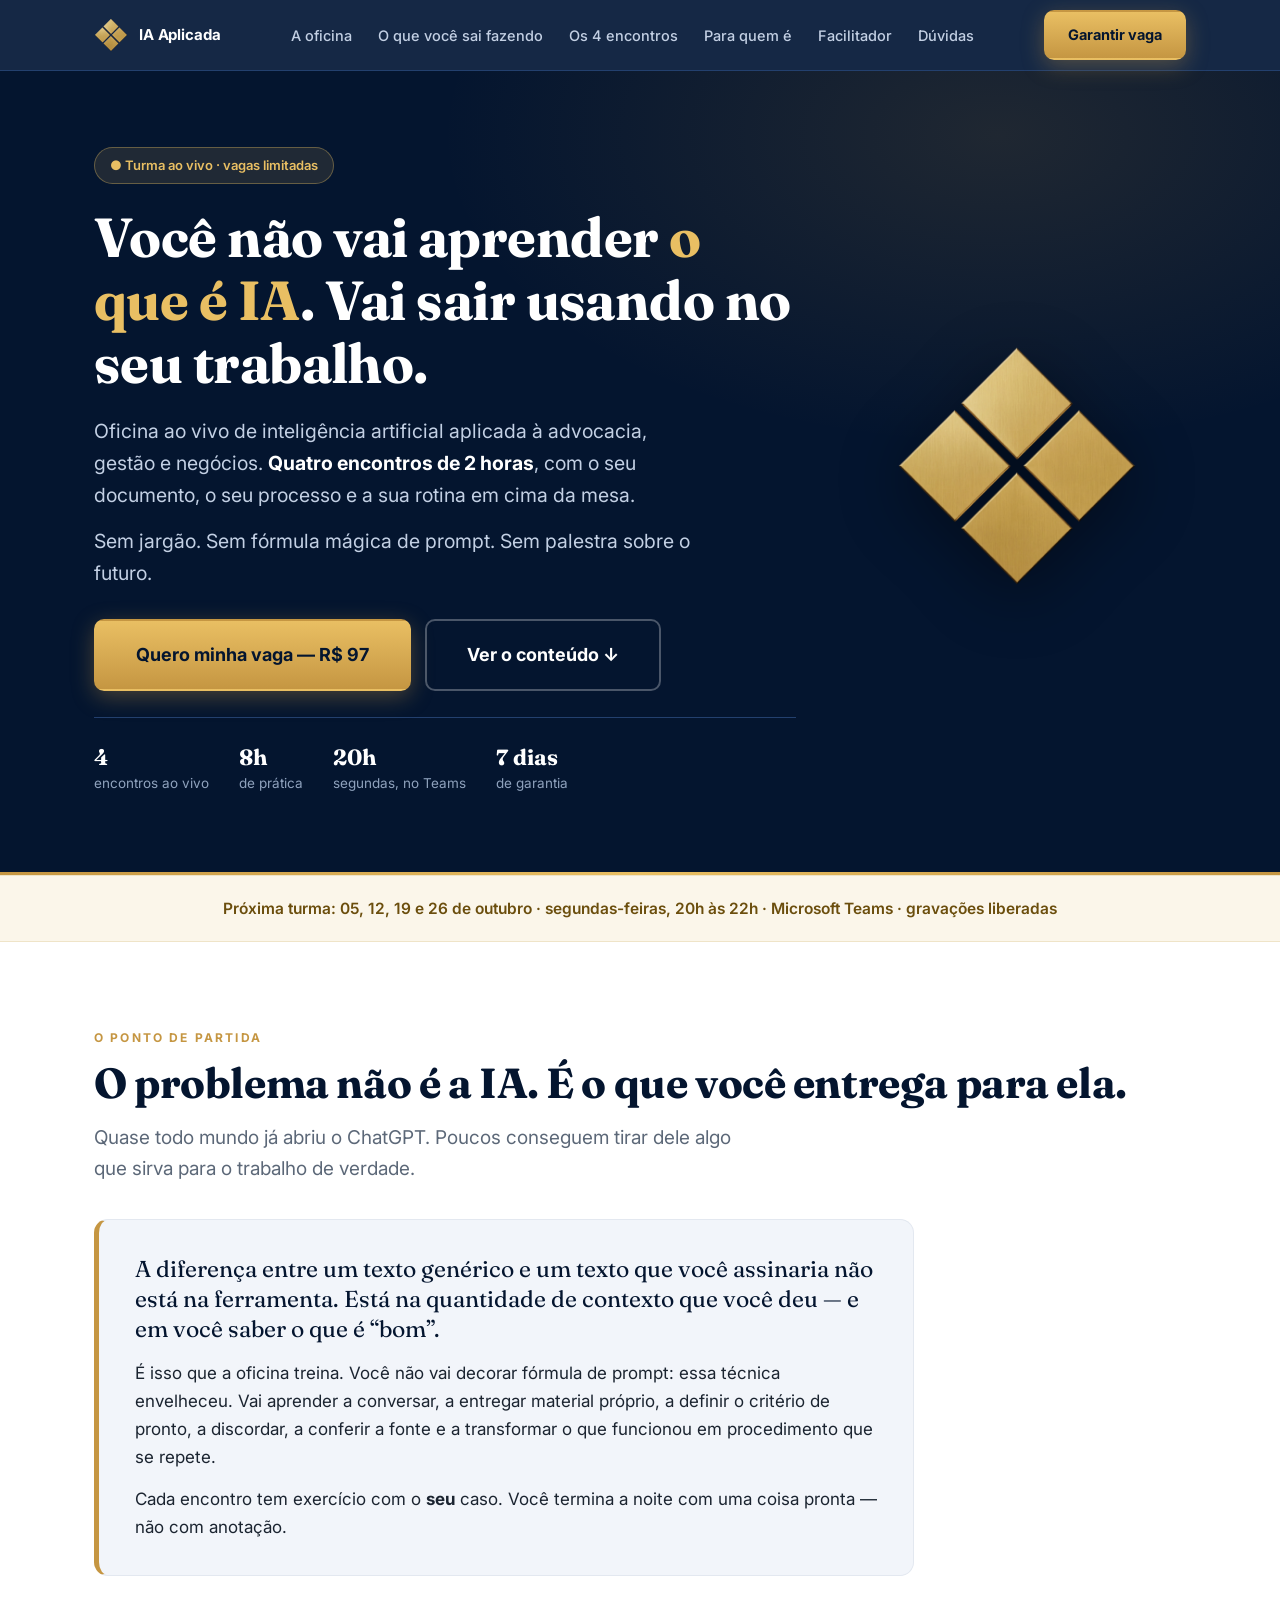
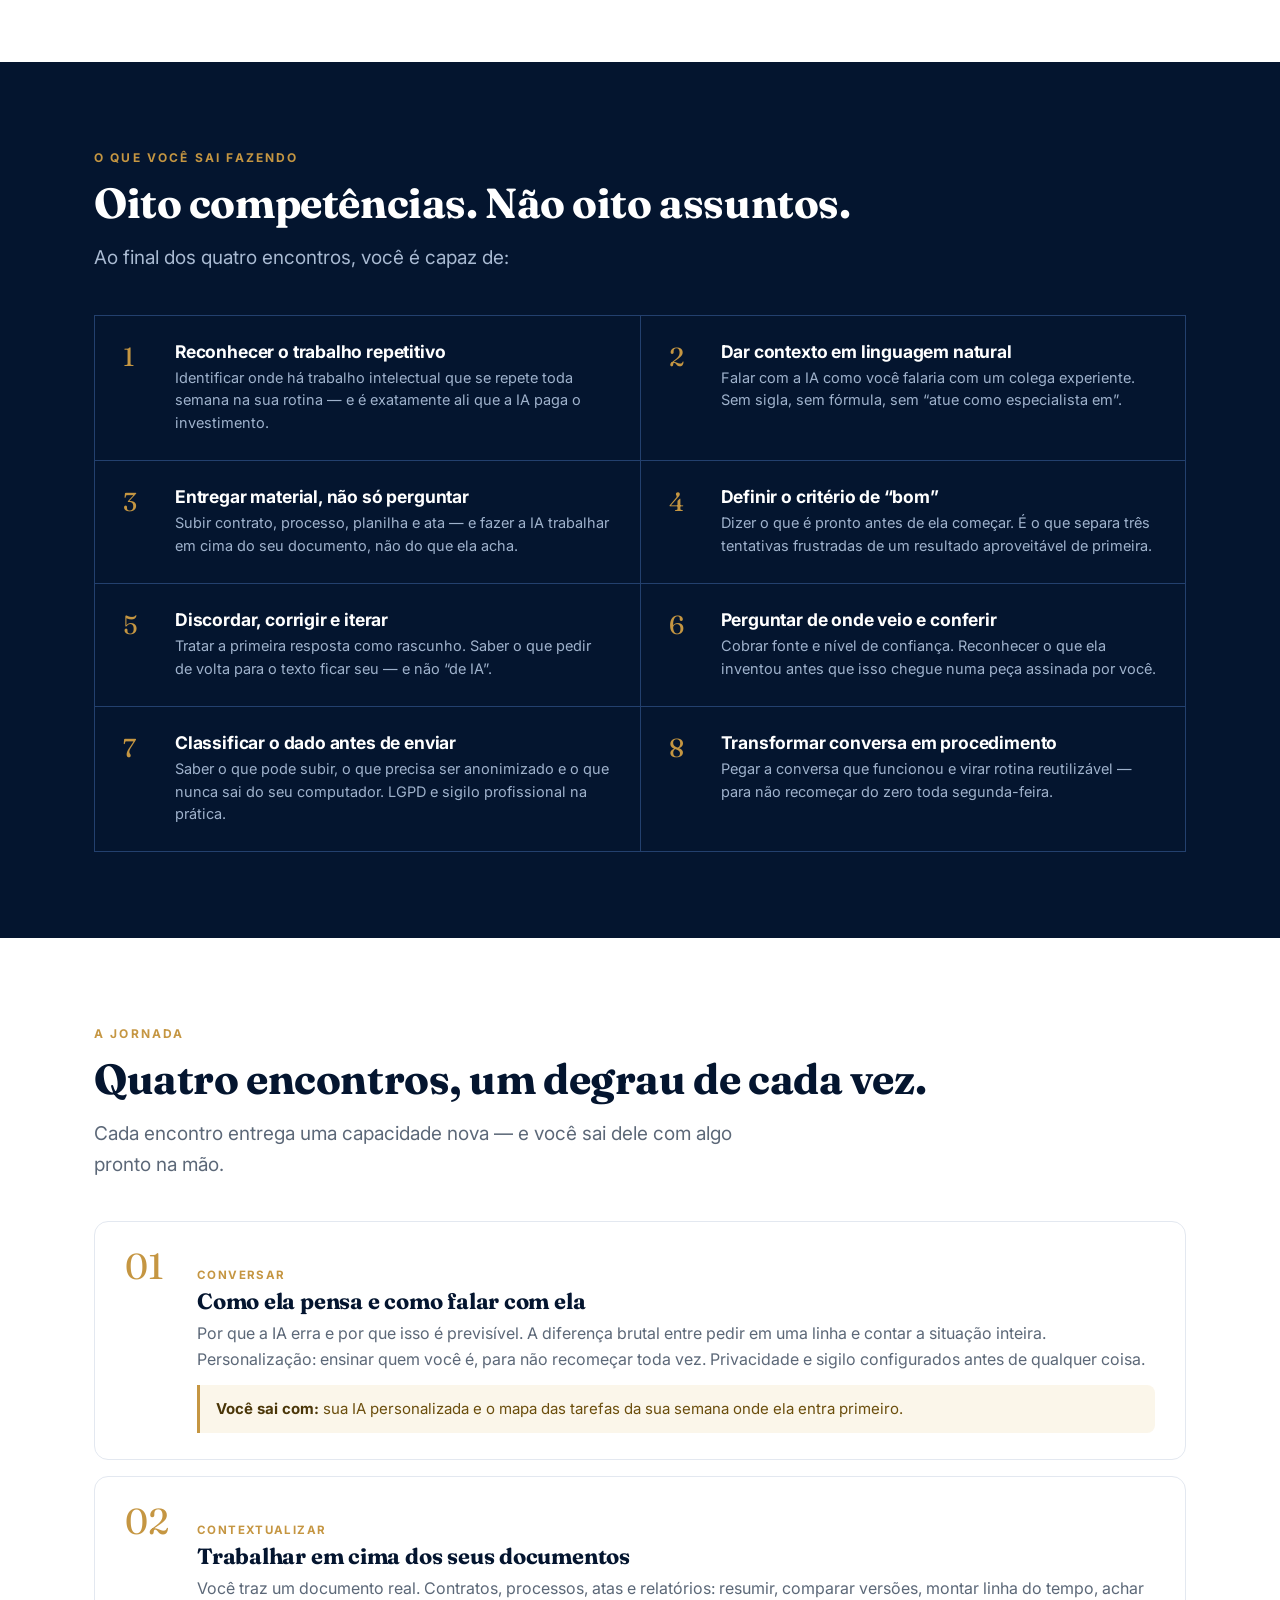
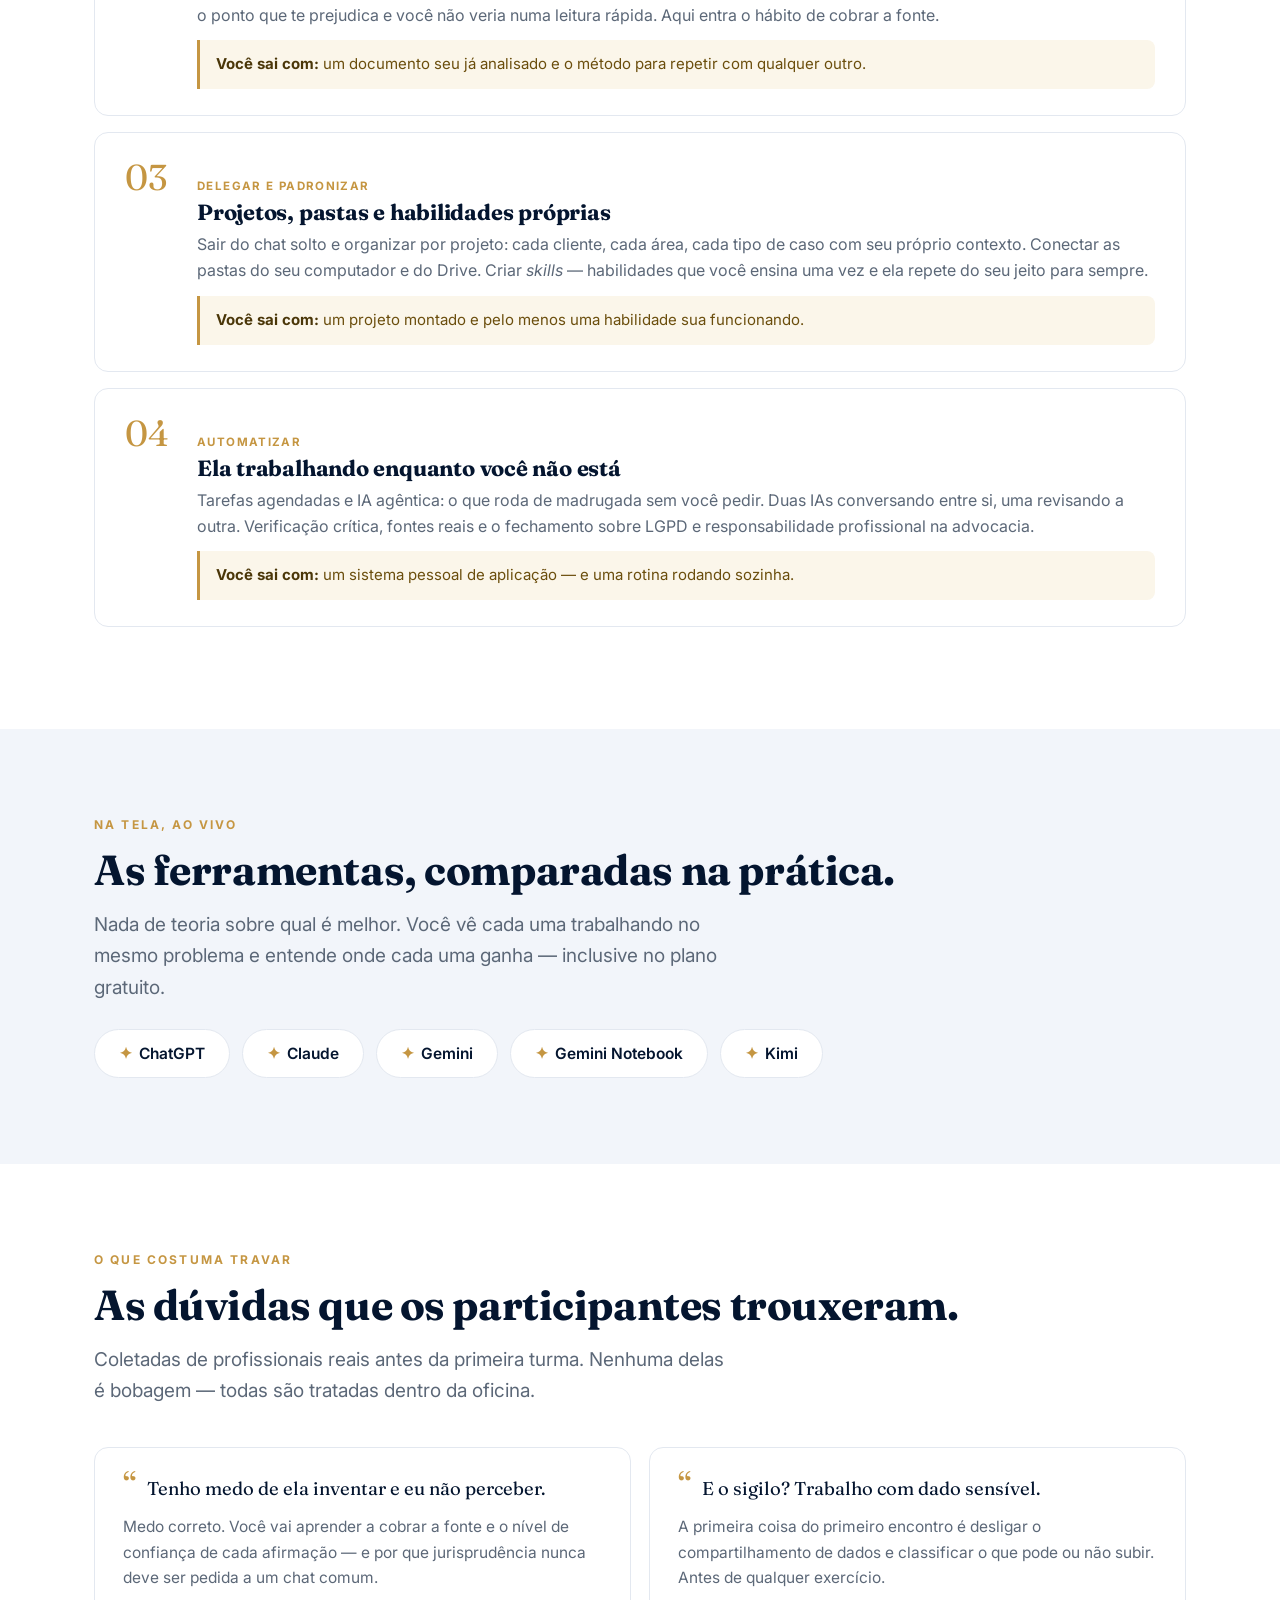
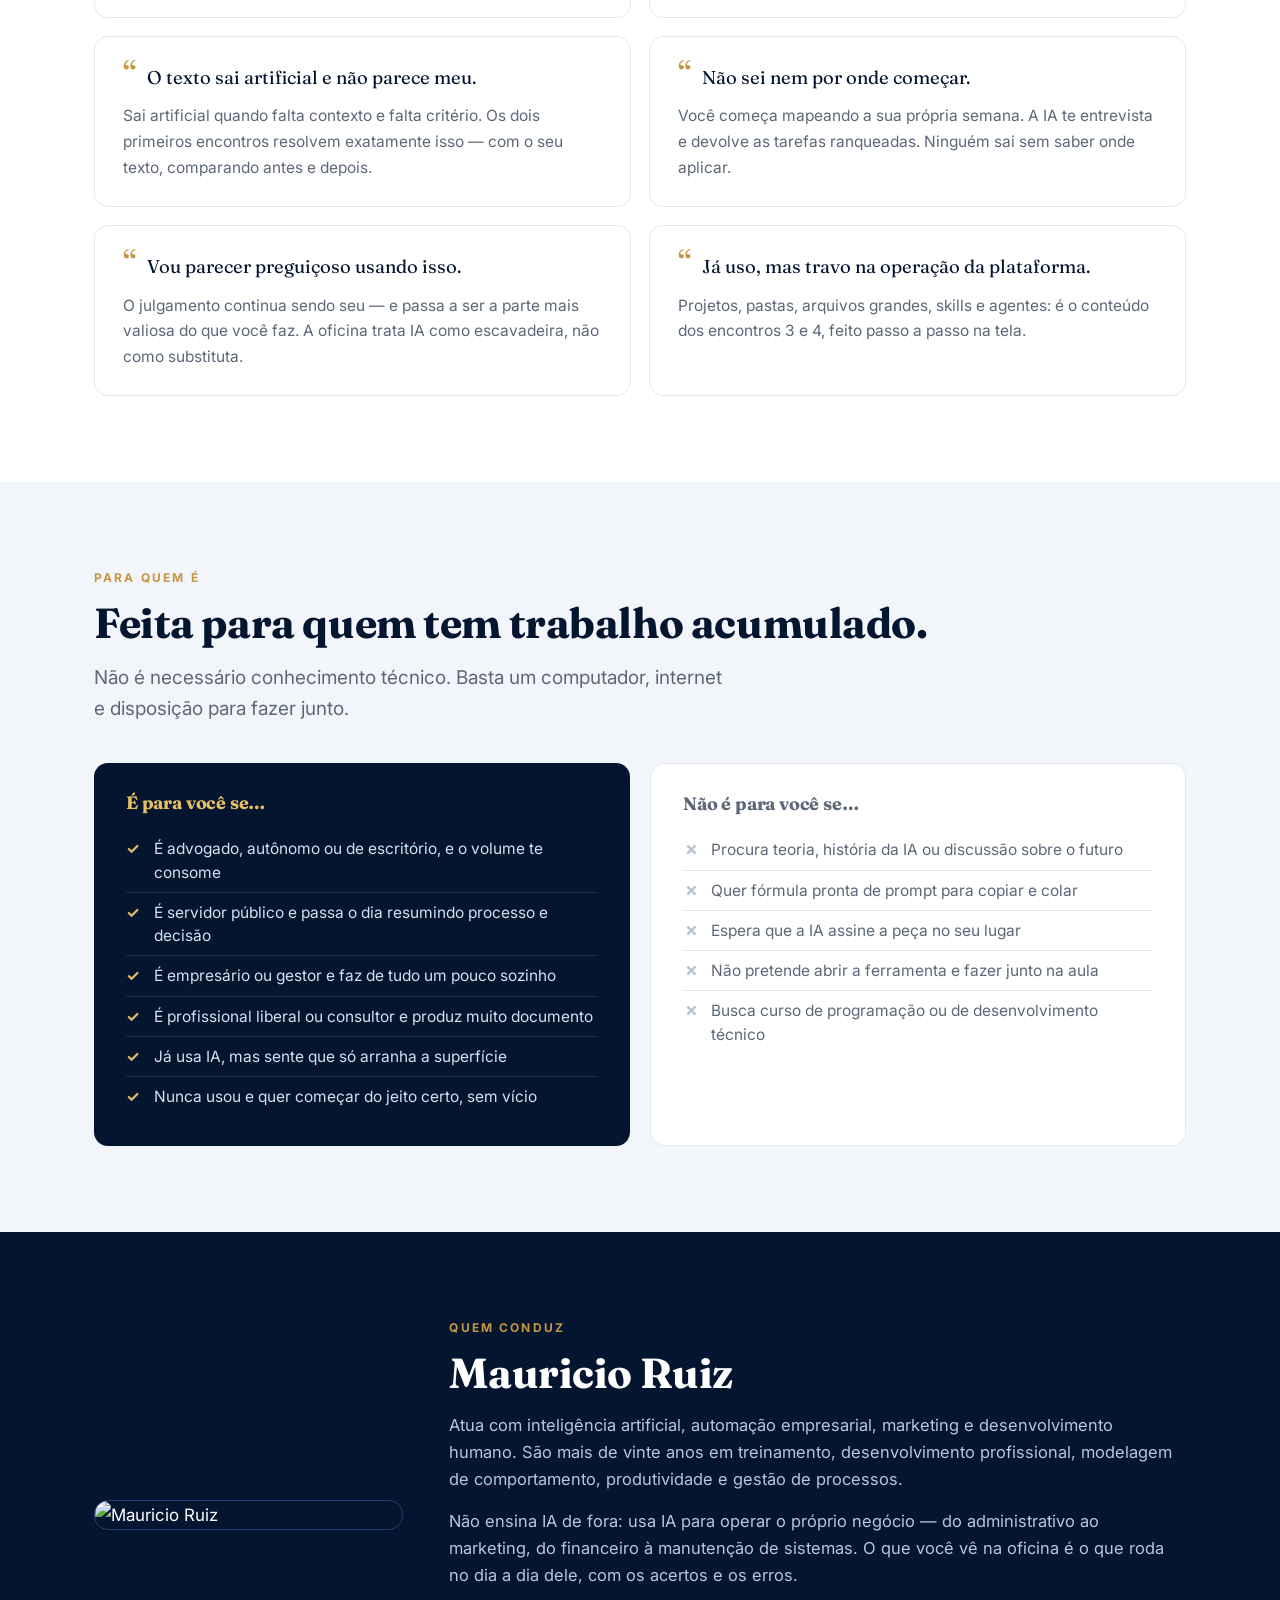
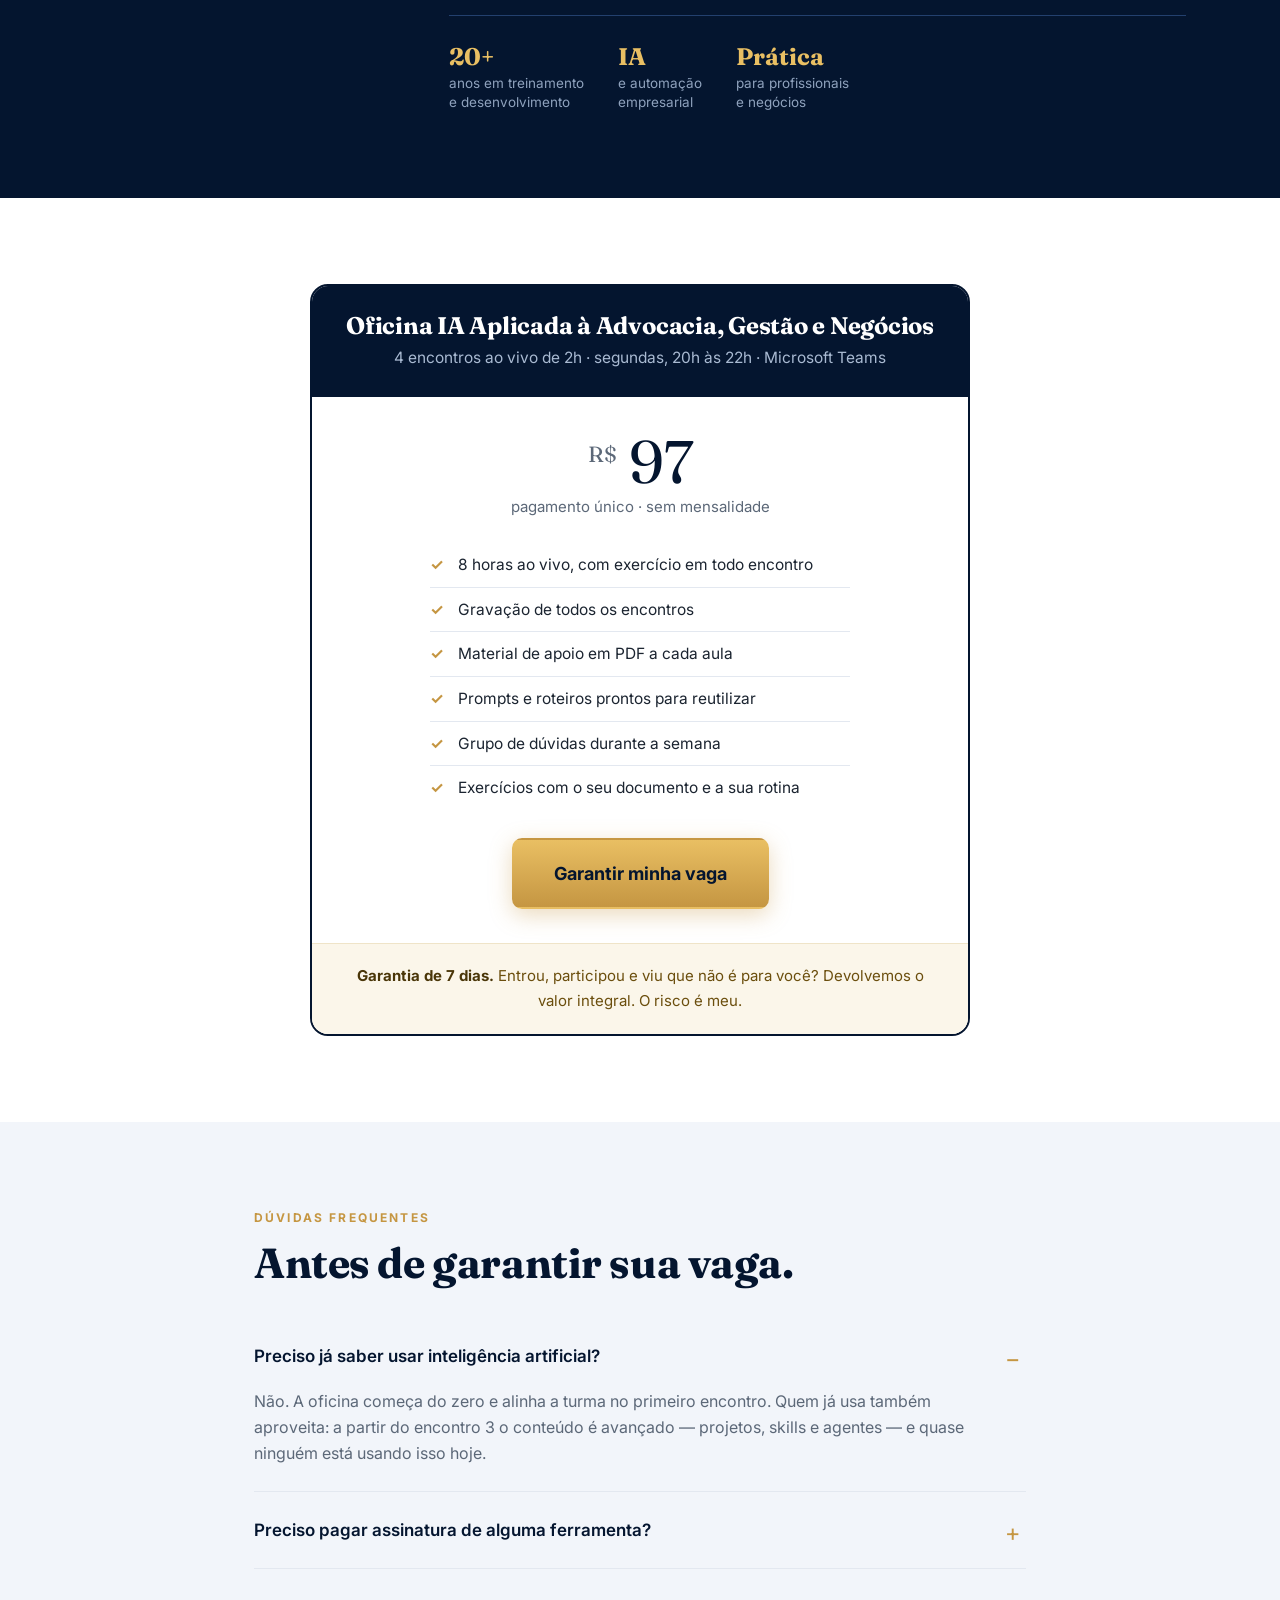
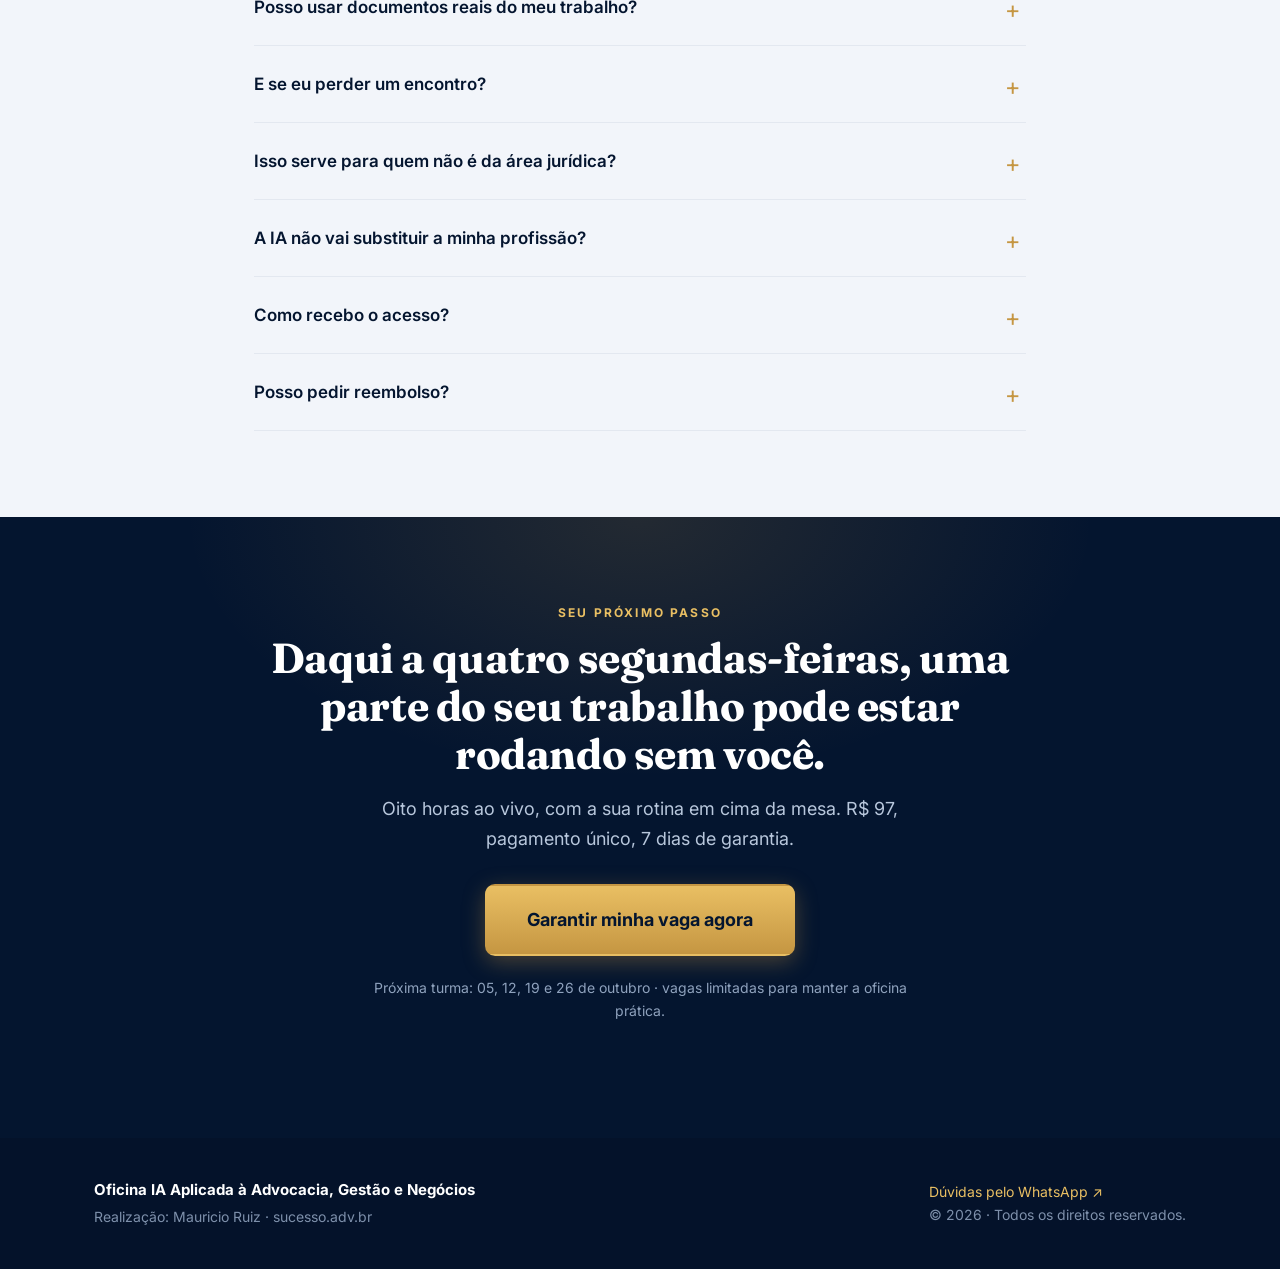
==== commit d71bdc59: "Ferramentas: remove Notion (surpresa), adiciona Gemini separado" ====
--- a/index.html
+++ b/index.html
@@ -523,9 +523,10 @@
     <div class="tool-row">
       <div class="tool"><span>✦</span>ChatGPT</div>
       <div class="tool"><span>✦</span>Claude</div>
-      <div class="tool"><span>✦</span>Gemini Notebook</div>
+      <div class="tool"><span>✦</span>Gemini</div>
+ <div class="tool"><span>✦</span>Gemini Notebook</div>
       <div class="tool"><span>✦</span>Kimi</div>
-      <div class="tool"><span>✦</span>Notion</div>
+      
     </div>
   </div>
 </section>
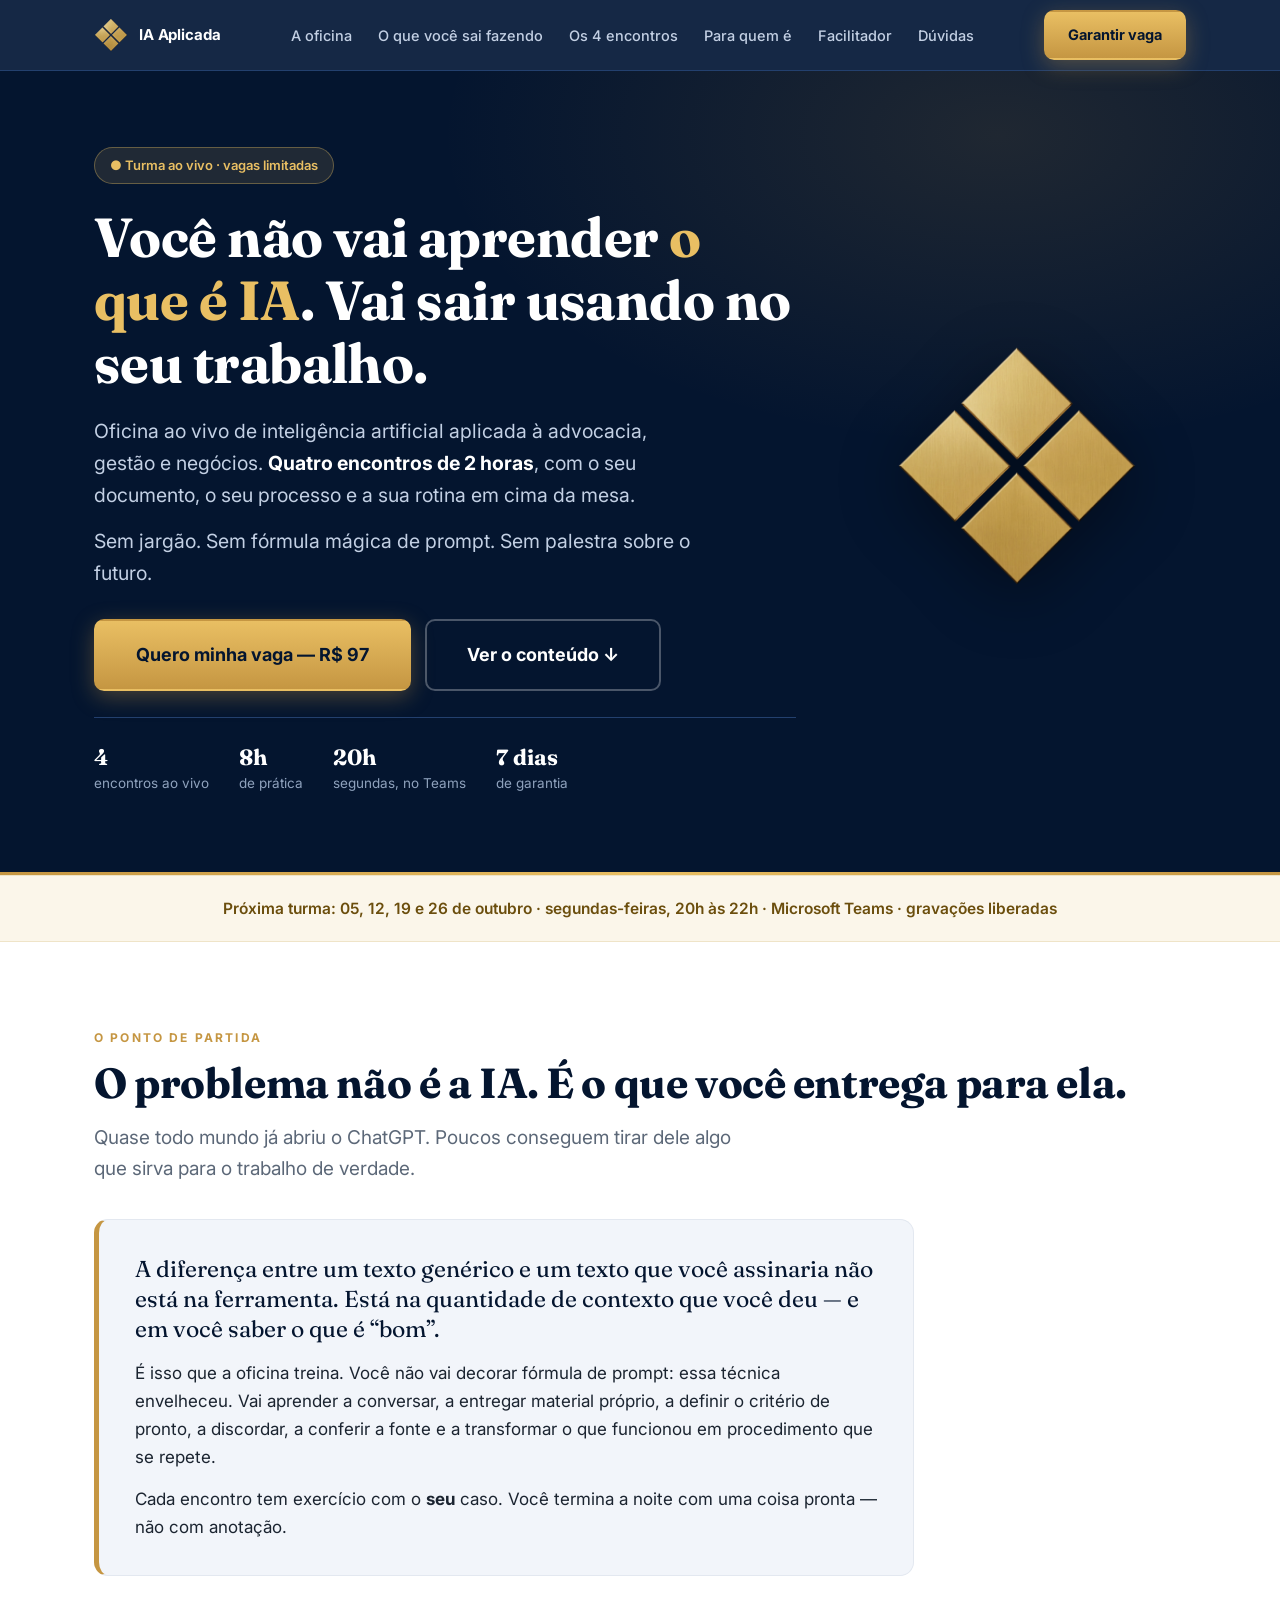
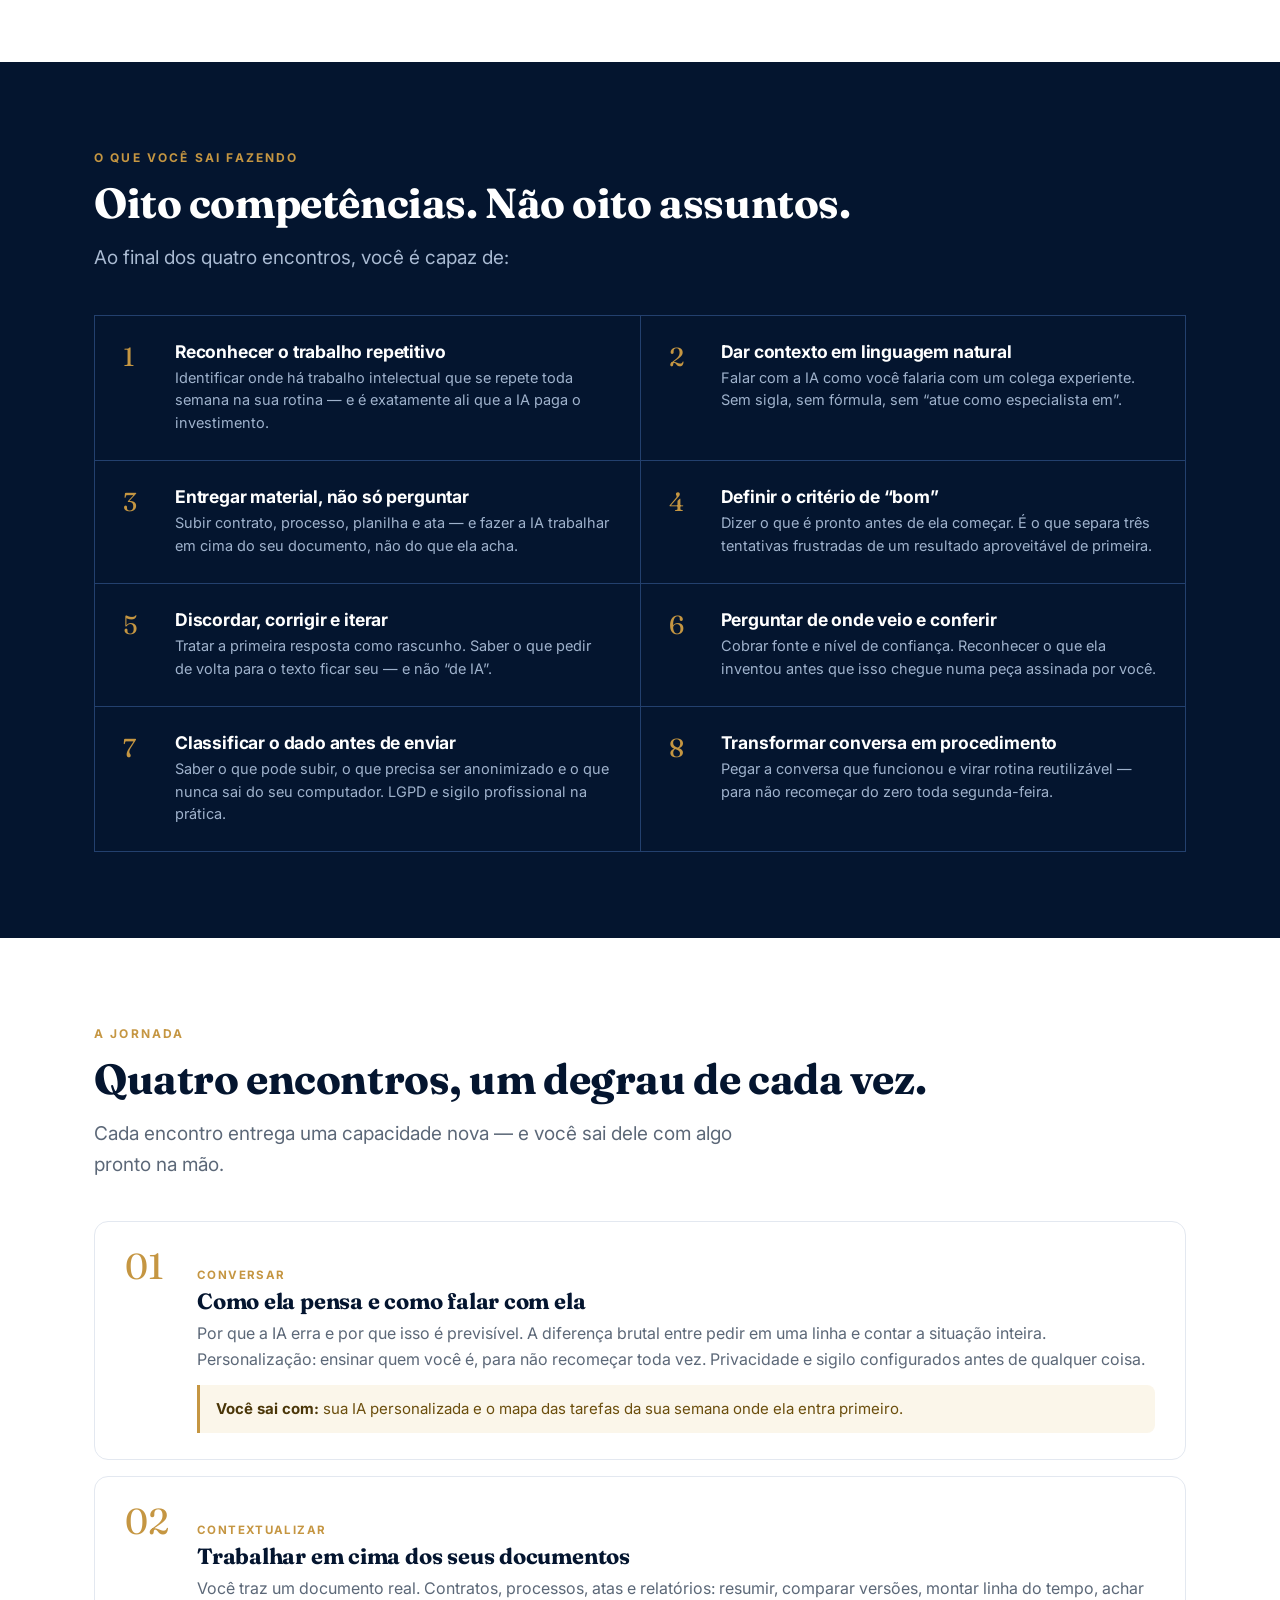
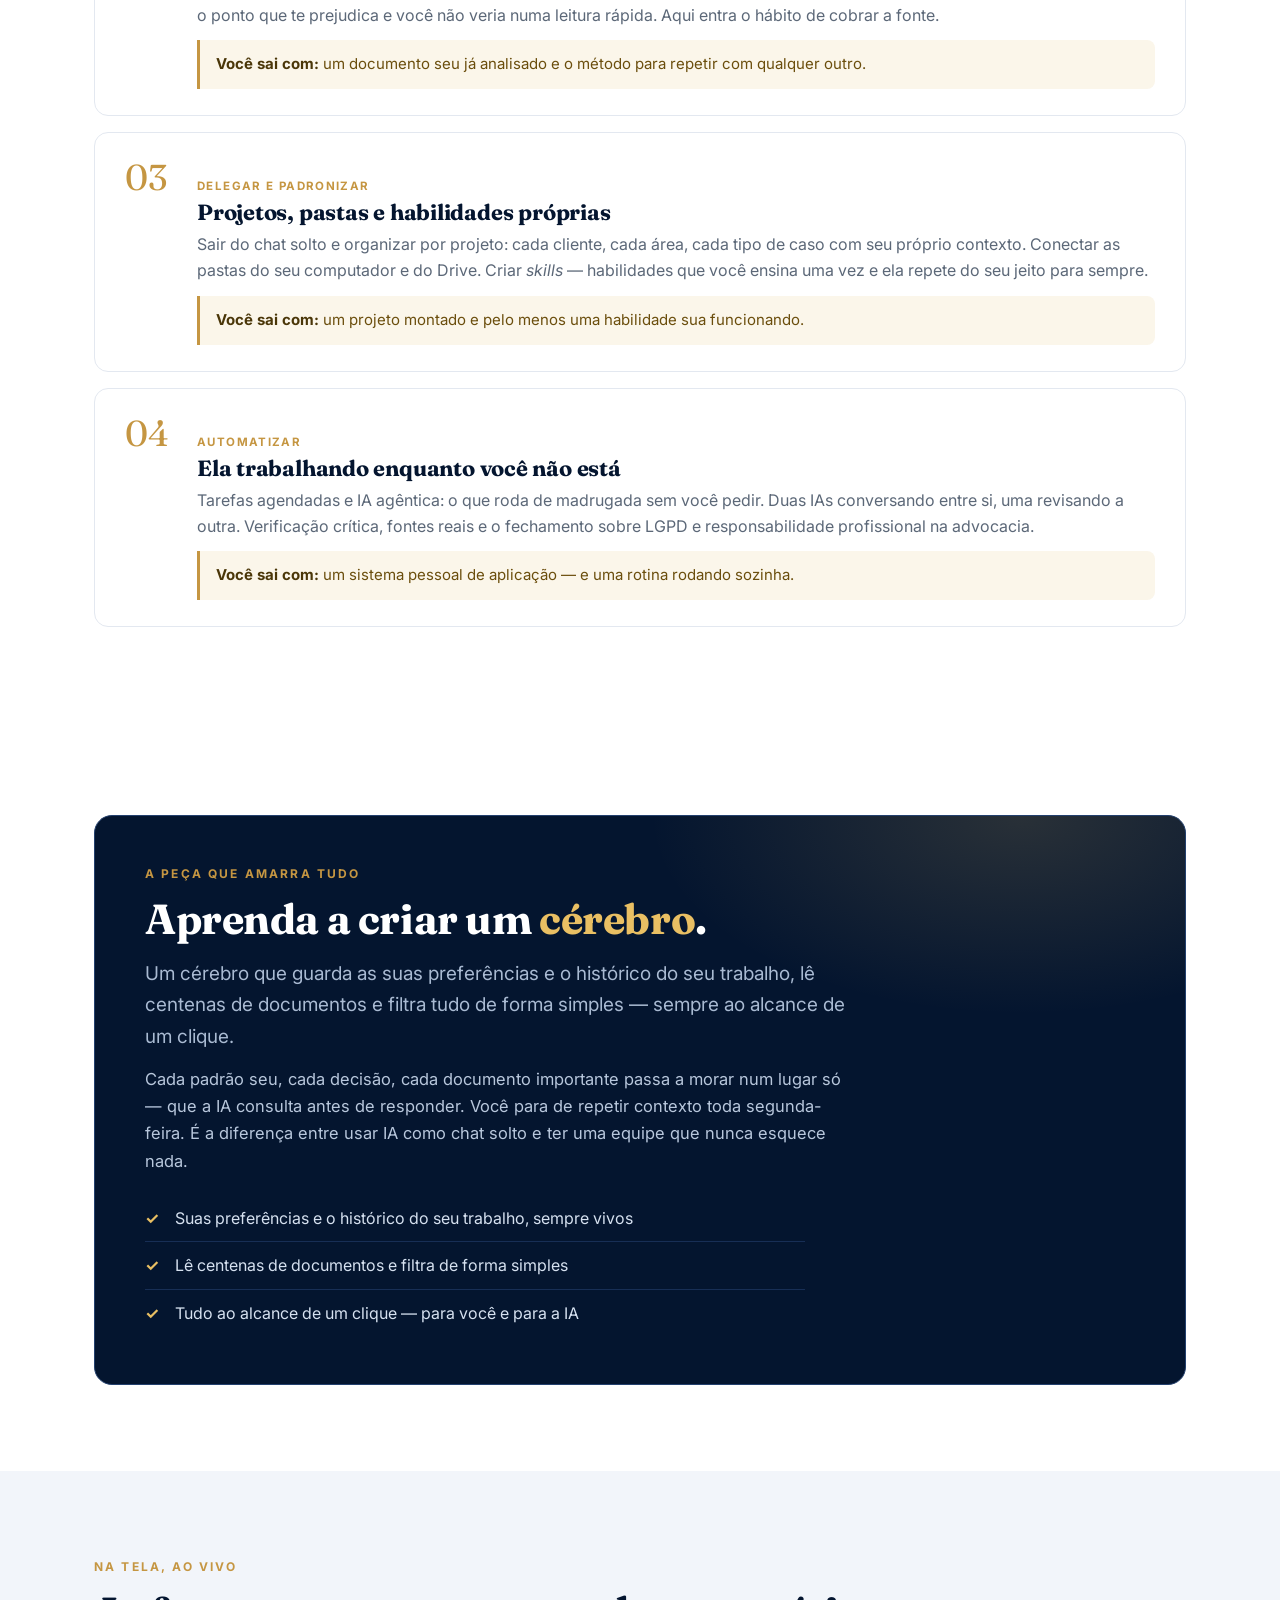
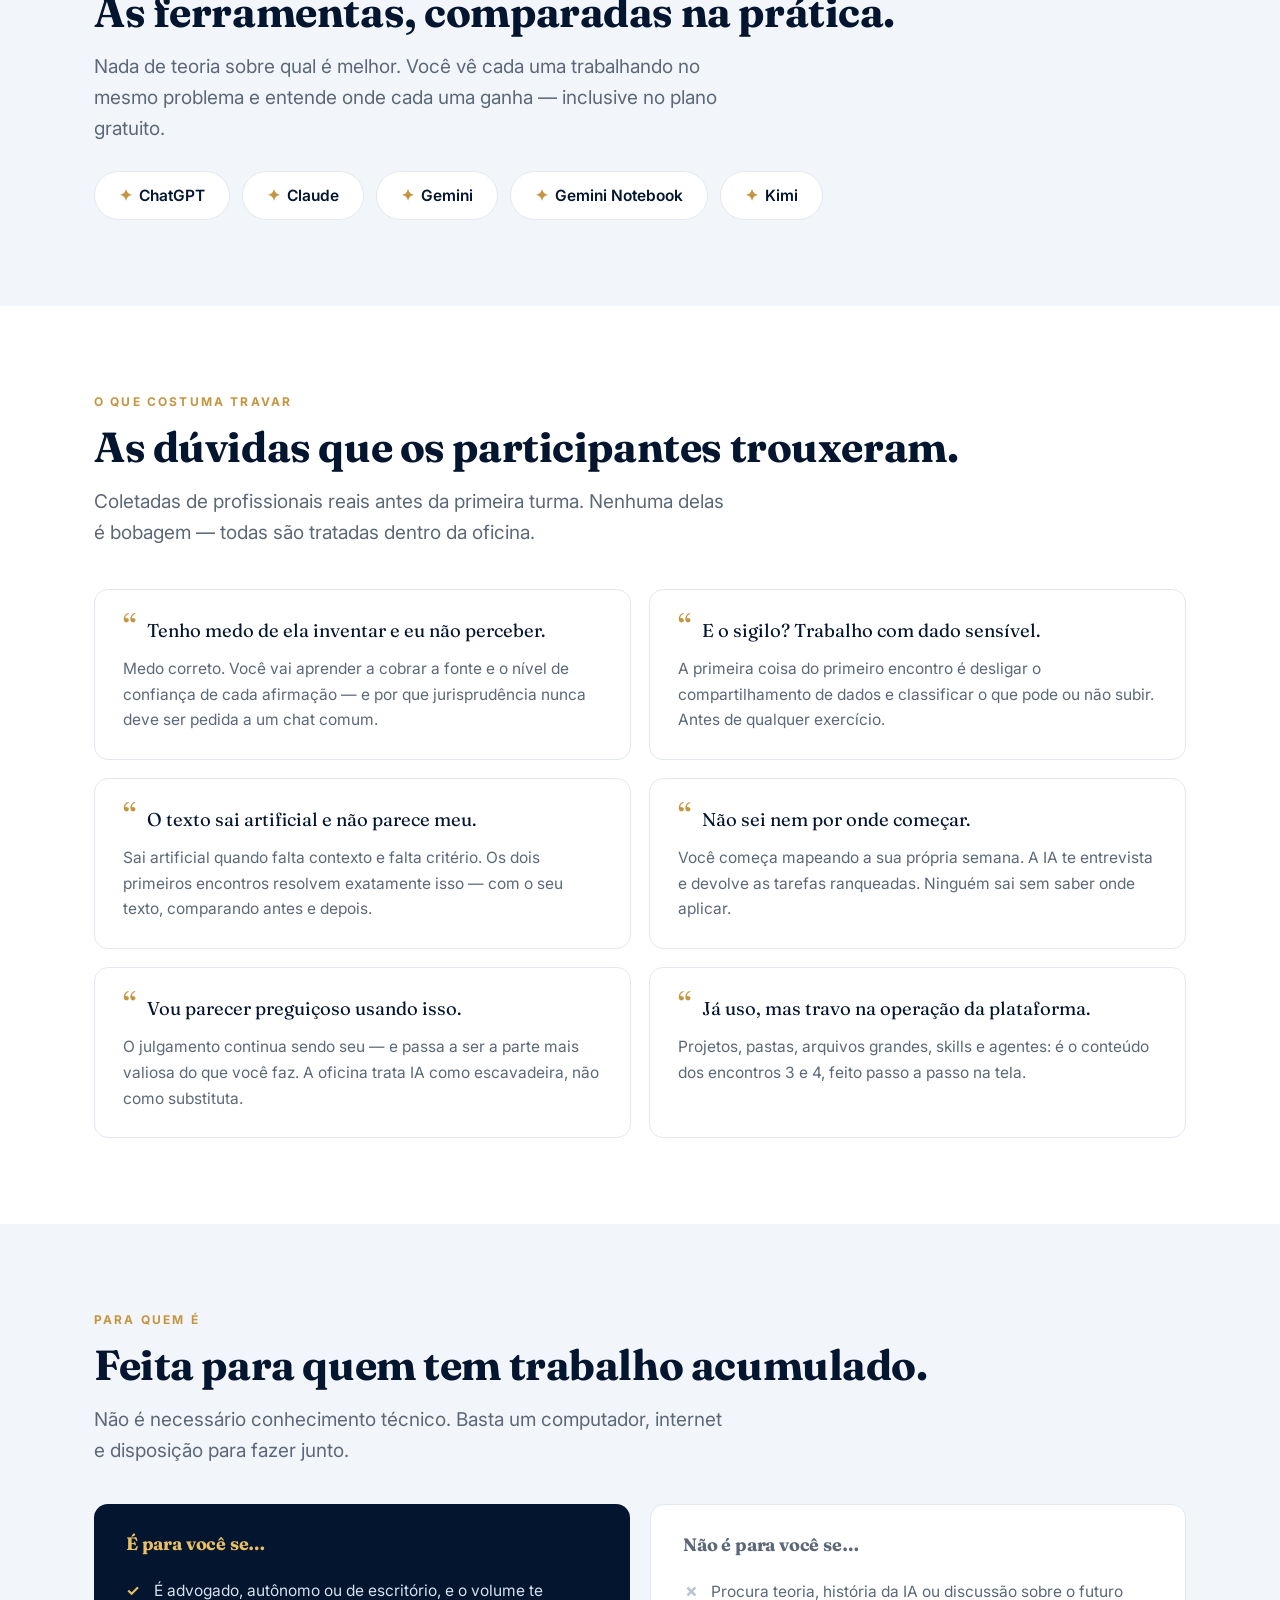
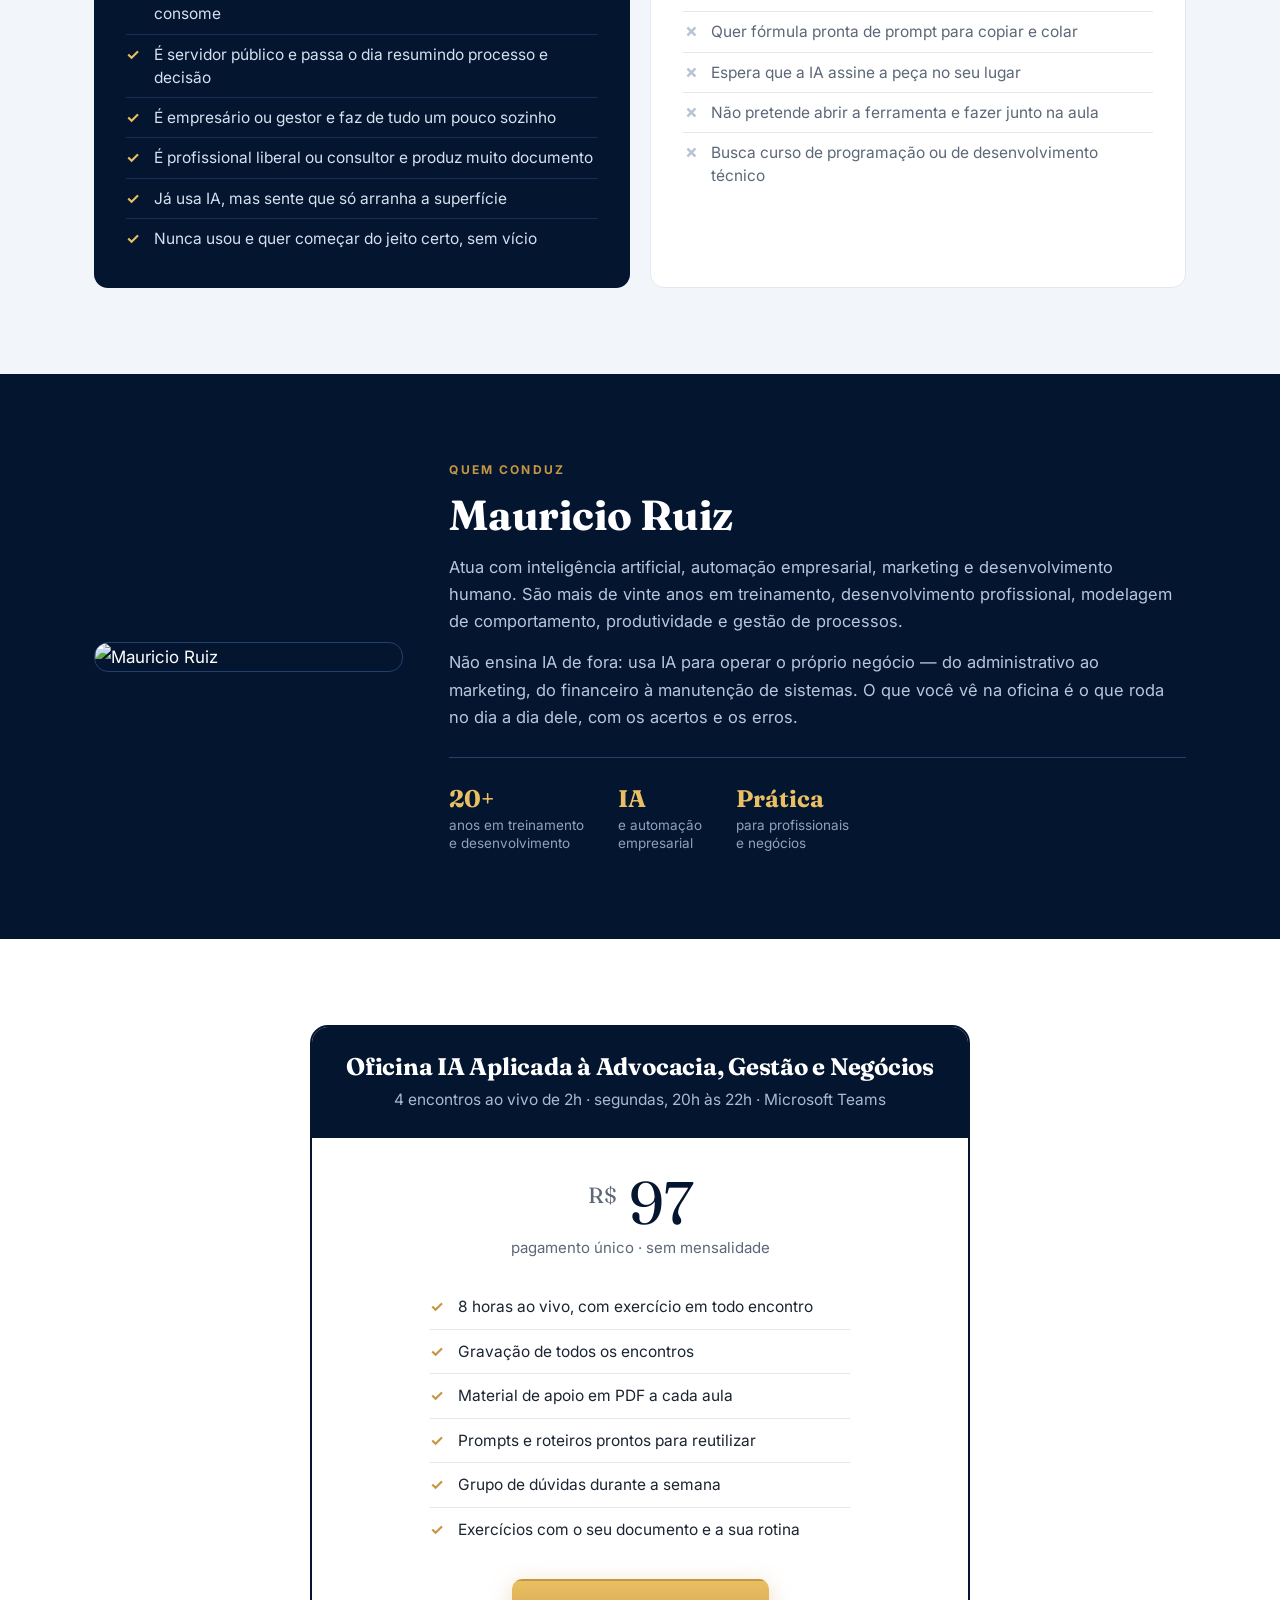
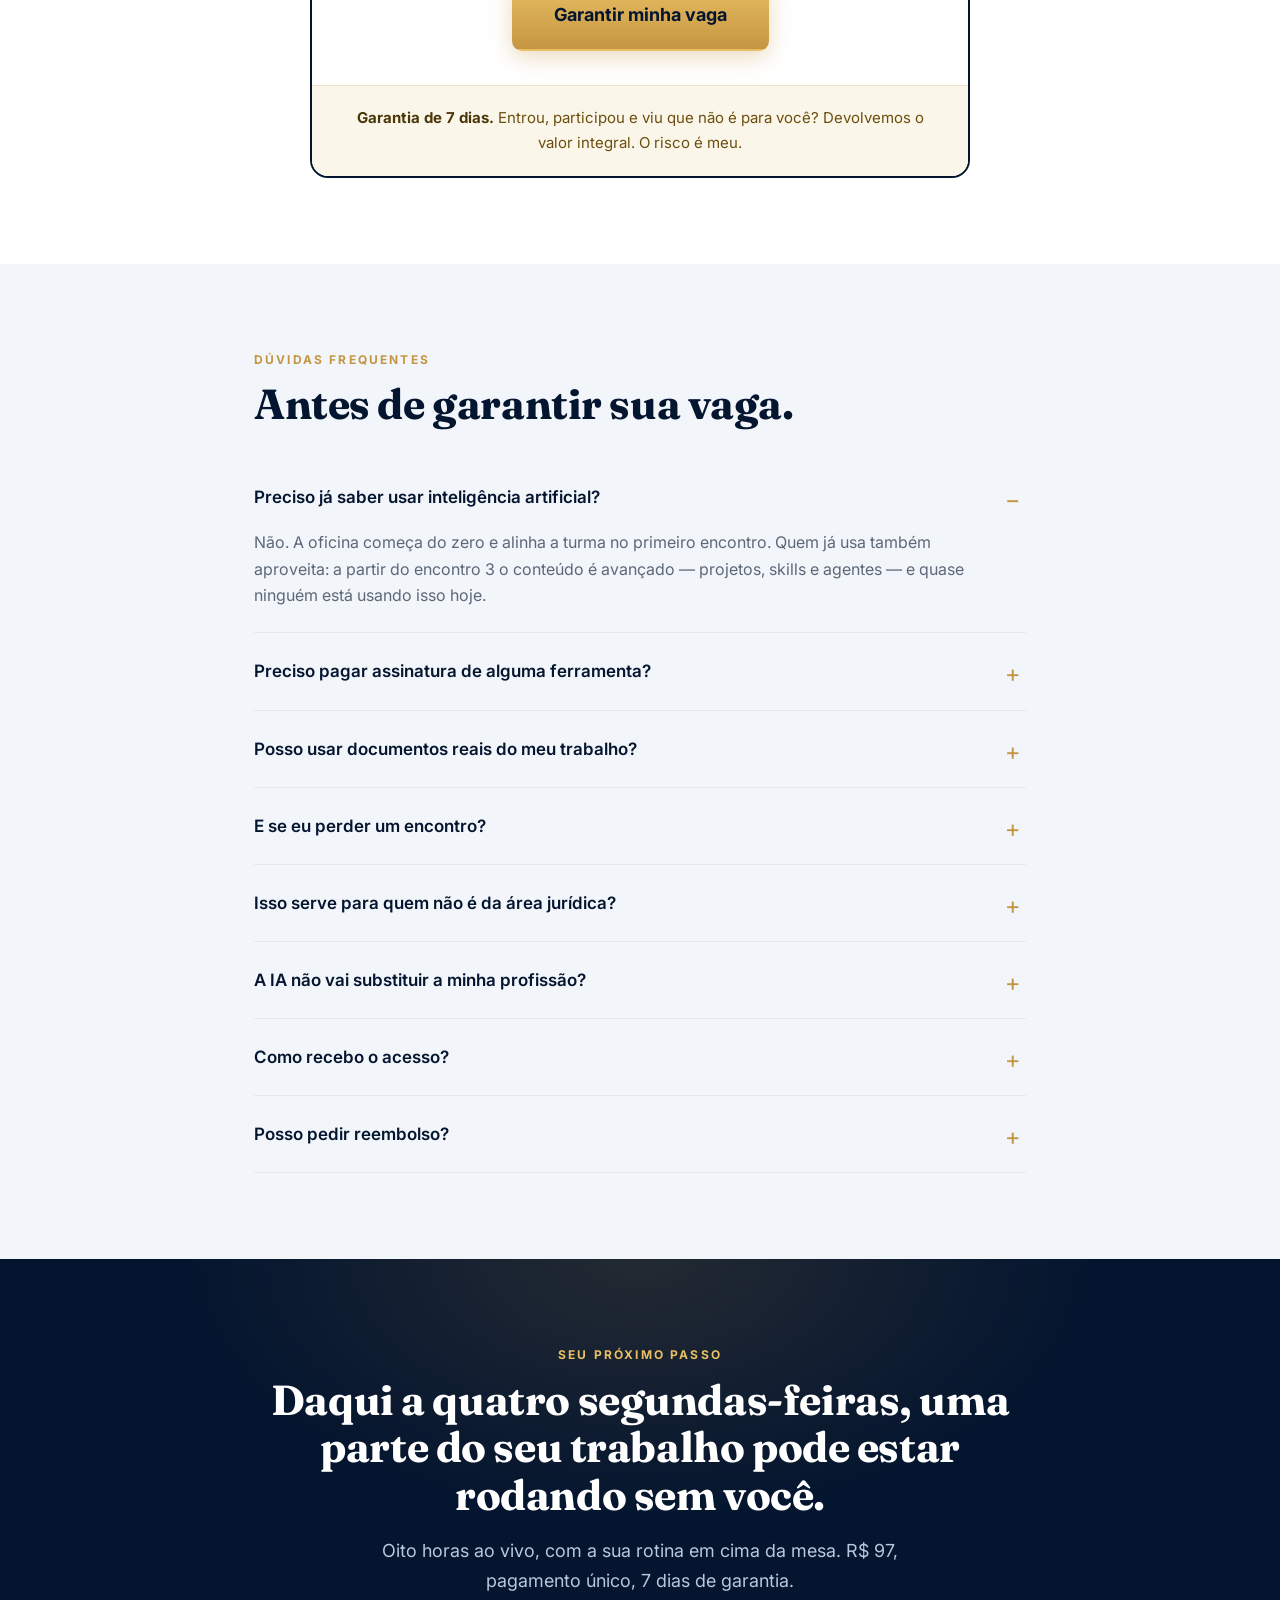
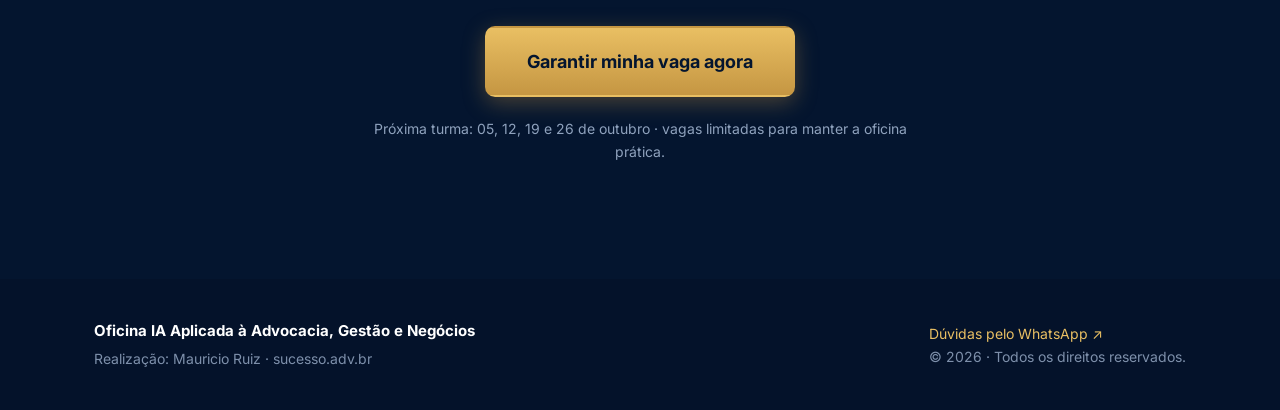
==== commit 94895c98: "Nova secao: Aprenda a criar um cerebro (segundo cerebro sem citar ferramenta surpresa)" ====
--- a/index.html
+++ b/index.html
@@ -212,6 +212,23 @@
   padding:12px 16px;border-radius:0 8px 8px 0;font-size:15px;color:#6B4E0D;
 }
 .mod-out b{color:#4a3608}
+
+/* ---------- CÉREBRO ---------- */
+.brain{background:#fff}
+.brain-box{
+ background:radial-gradient(600px 320px at 85% 0%, rgba(233,191,99,.16), transparent 62%), var(--navy);
+ border:1px solid var(--line-dark);border-radius:18px;
+ padding:48px 50px;color:#fff;position:relative;overflow:hidden;
+}
+.brain-box h2{color:#fff}
+.brain-box h2 em{font-style:normal;color:var(--gold-lt)}
+.brain-box .lead{color:#A9BAD2;font-size:19px;max-width:700px}
+.brain-box p.comp{color:#B8C7DC;font-size:16.5px;max-width:700px}
+.brain-list{list-style:none;margin-top:20px;max-width:660px}
+.brain-list li{padding:10px 0 10px 30px;position:relative;font-size:16px;color:#D6E1F0;border-bottom:1px solid rgba(35,64,110,.6)}
+.brain-list li:last-child{border-bottom:0}
+.brain-list li::before{content:"\2713";position:absolute;left:0;color:var(--gold-lt);font-weight:700}
+@media(max-width:900px){.brain-box{padding:32px 26px}}
 
 /* ---------- FERRAMENTAS ---------- */
 .tools{background:var(--navy-soft)}
@@ -512,6 +529,23 @@
       </div>
     </div>
   </div>
+</section>
+
+<!-- ================= CÉREBRO ================= -->
+<section class="brain" id="cerebro">
+ <div class="wrap">
+ <div class="brain-box">
+ <span class="eyebrow">A peça que amarra tudo</span>
+ <h2>Aprenda a criar um <em>cérebro</em>.</h2>
+ <p class="lead">Um cérebro que guarda as suas preferências e o histórico do seu trabalho, lê centenas de documentos e filtra tudo de forma simples — sempre ao alcance de um clique.</p>
+ <p class="comp">Cada padrão seu, cada decisão, cada documento importante passa a morar num lugar só — que a IA consulta antes de responder. Você para de repetir contexto toda segunda-feira. É a diferença entre usar IA como chat solto e ter uma equipe que nunca esquece nada.</p>
+ <ul class="brain-list">
+ <li>Suas preferências e o histórico do seu trabalho, sempre vivos</li>
+ <li>Lê centenas de documentos e filtra de forma simples</li>
+ <li>Tudo ao alcance de um clique — para você e para a IA</li>
+ </ul>
+ </div>
+ </div>
 </section>
 
 <!-- ================= FERRAMENTAS ================= -->
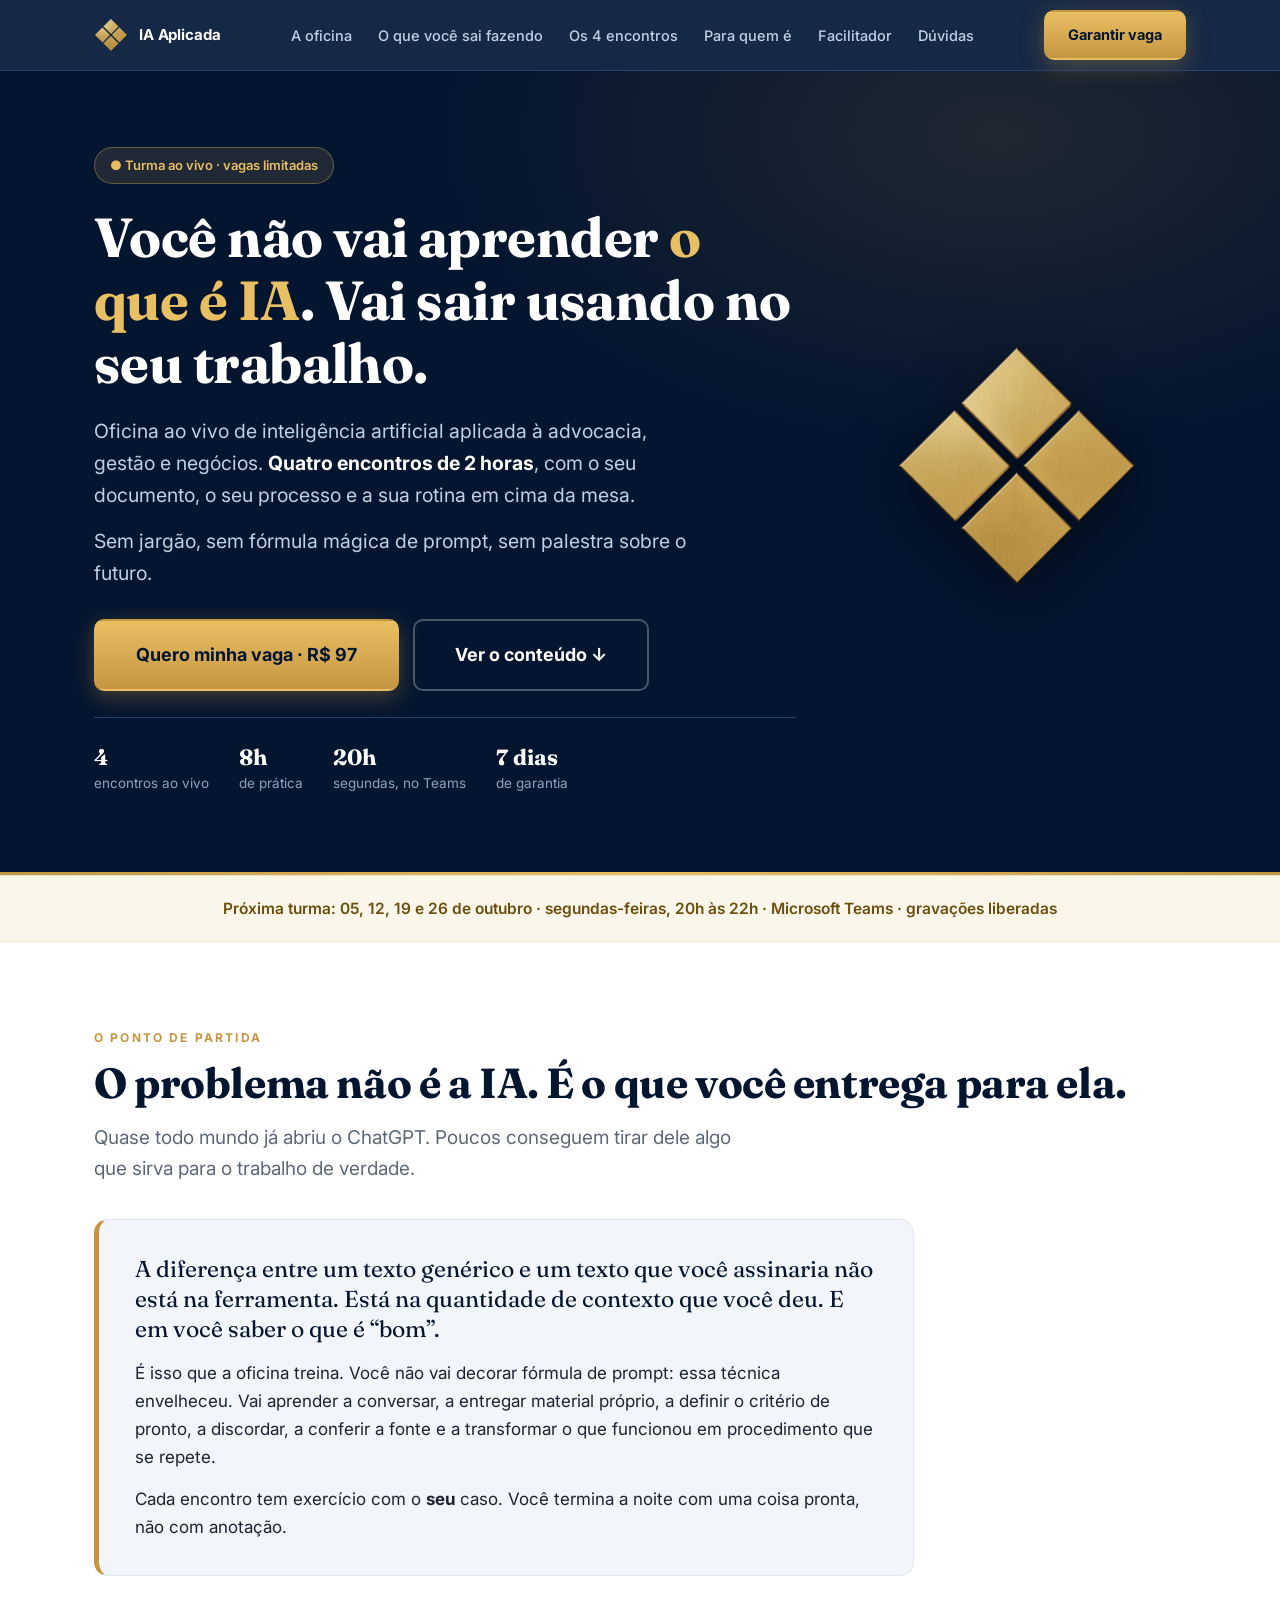
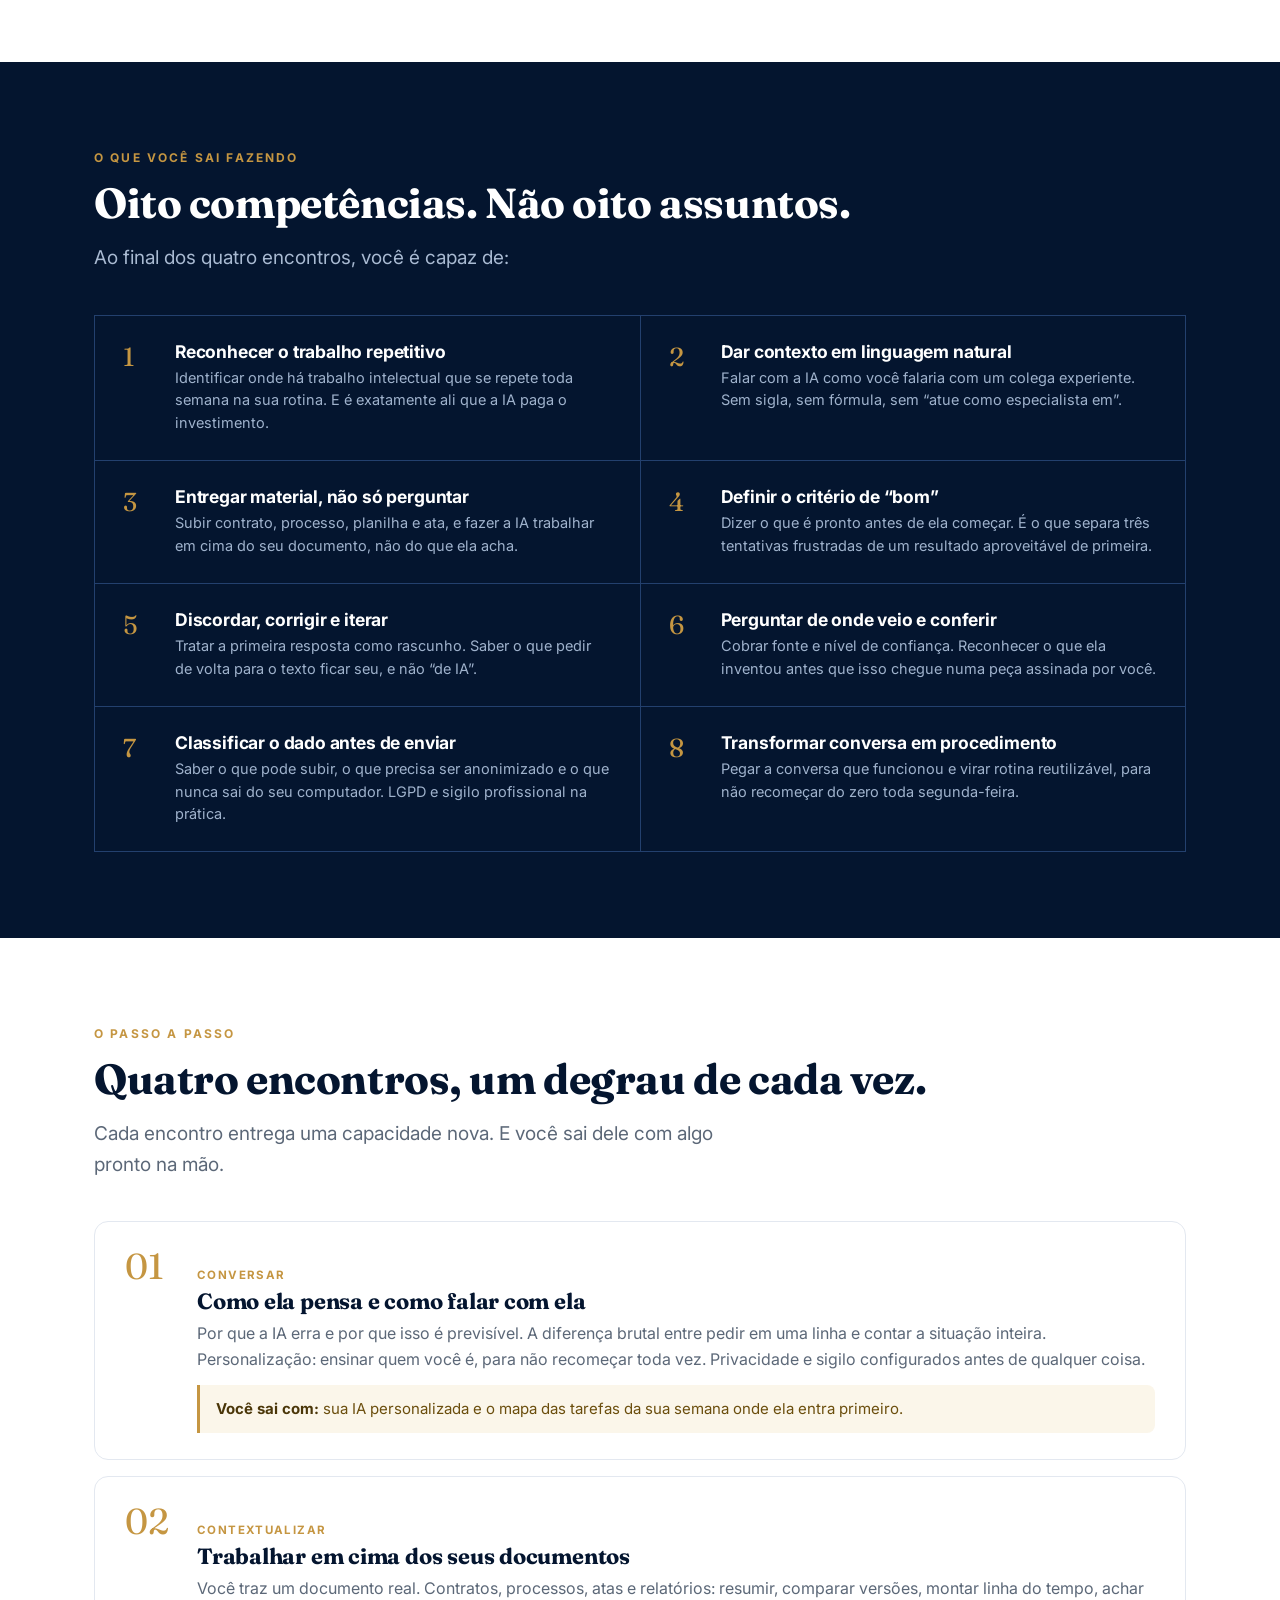
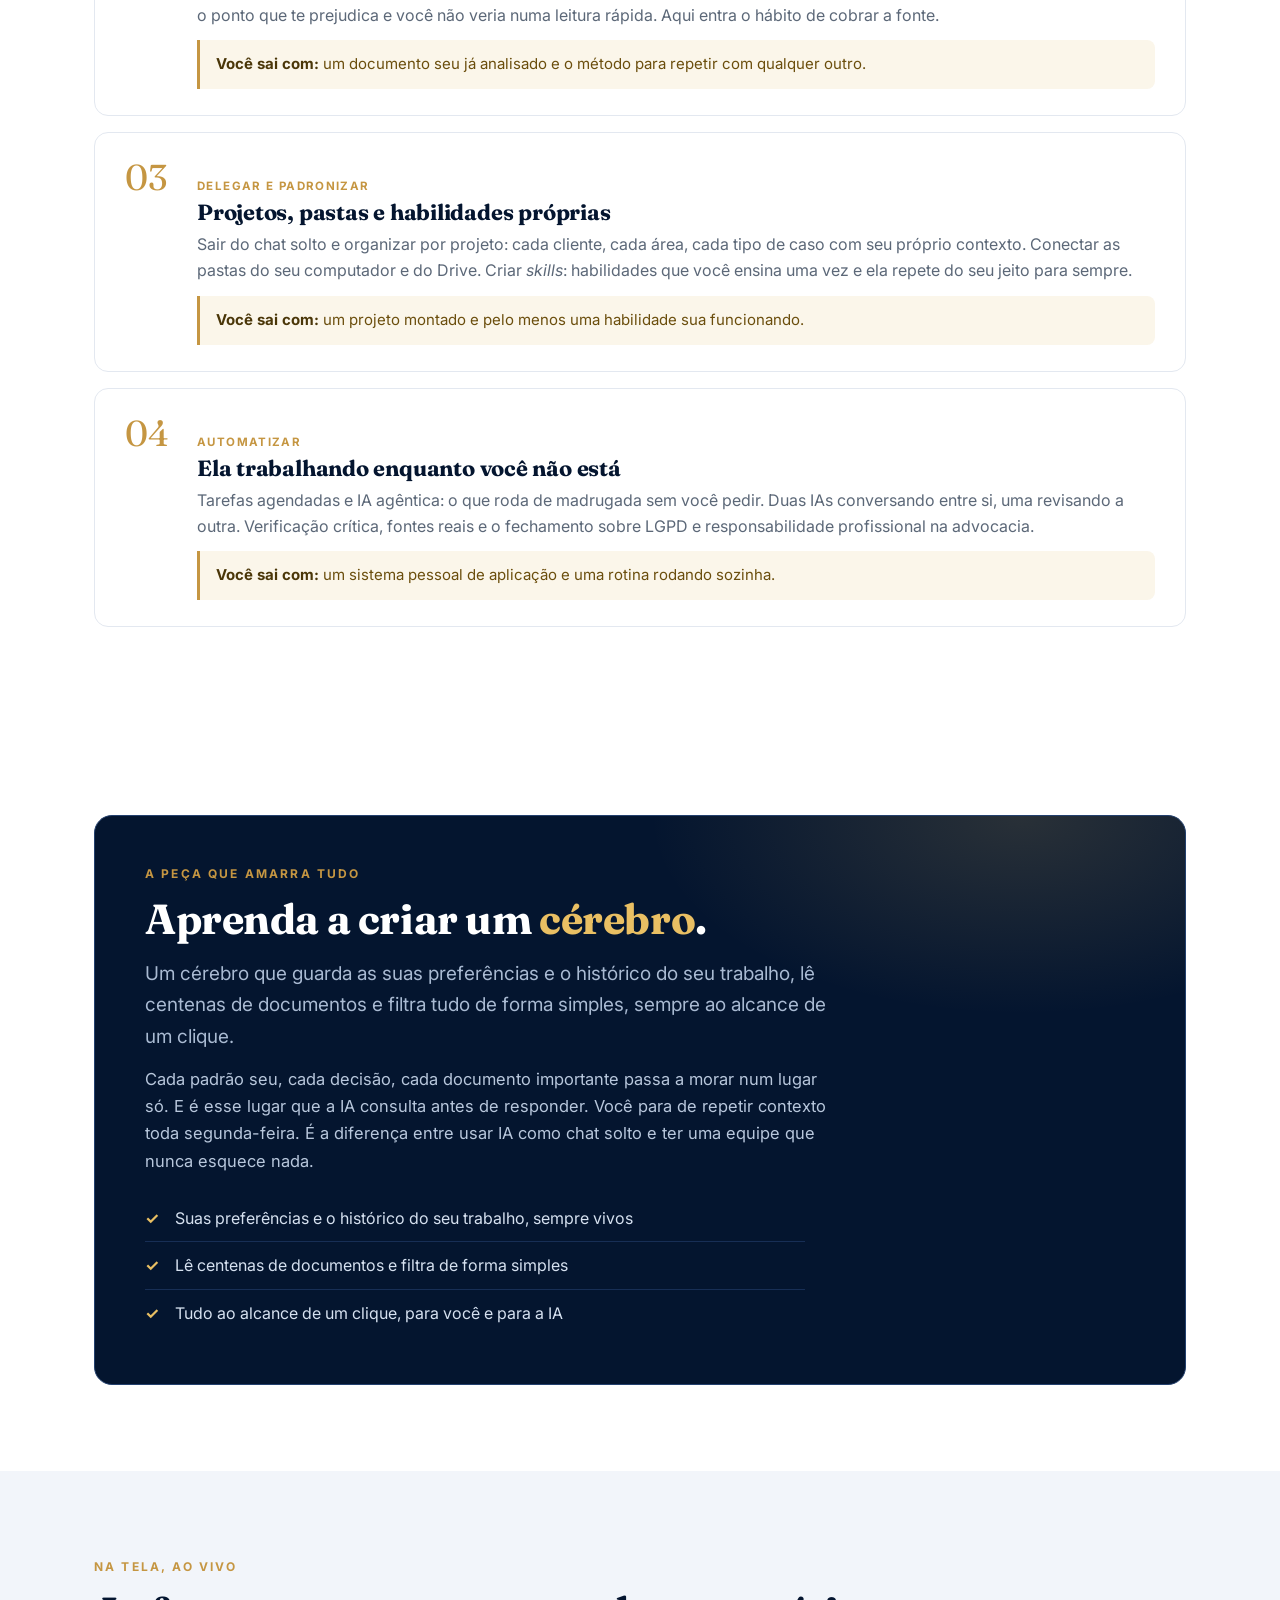
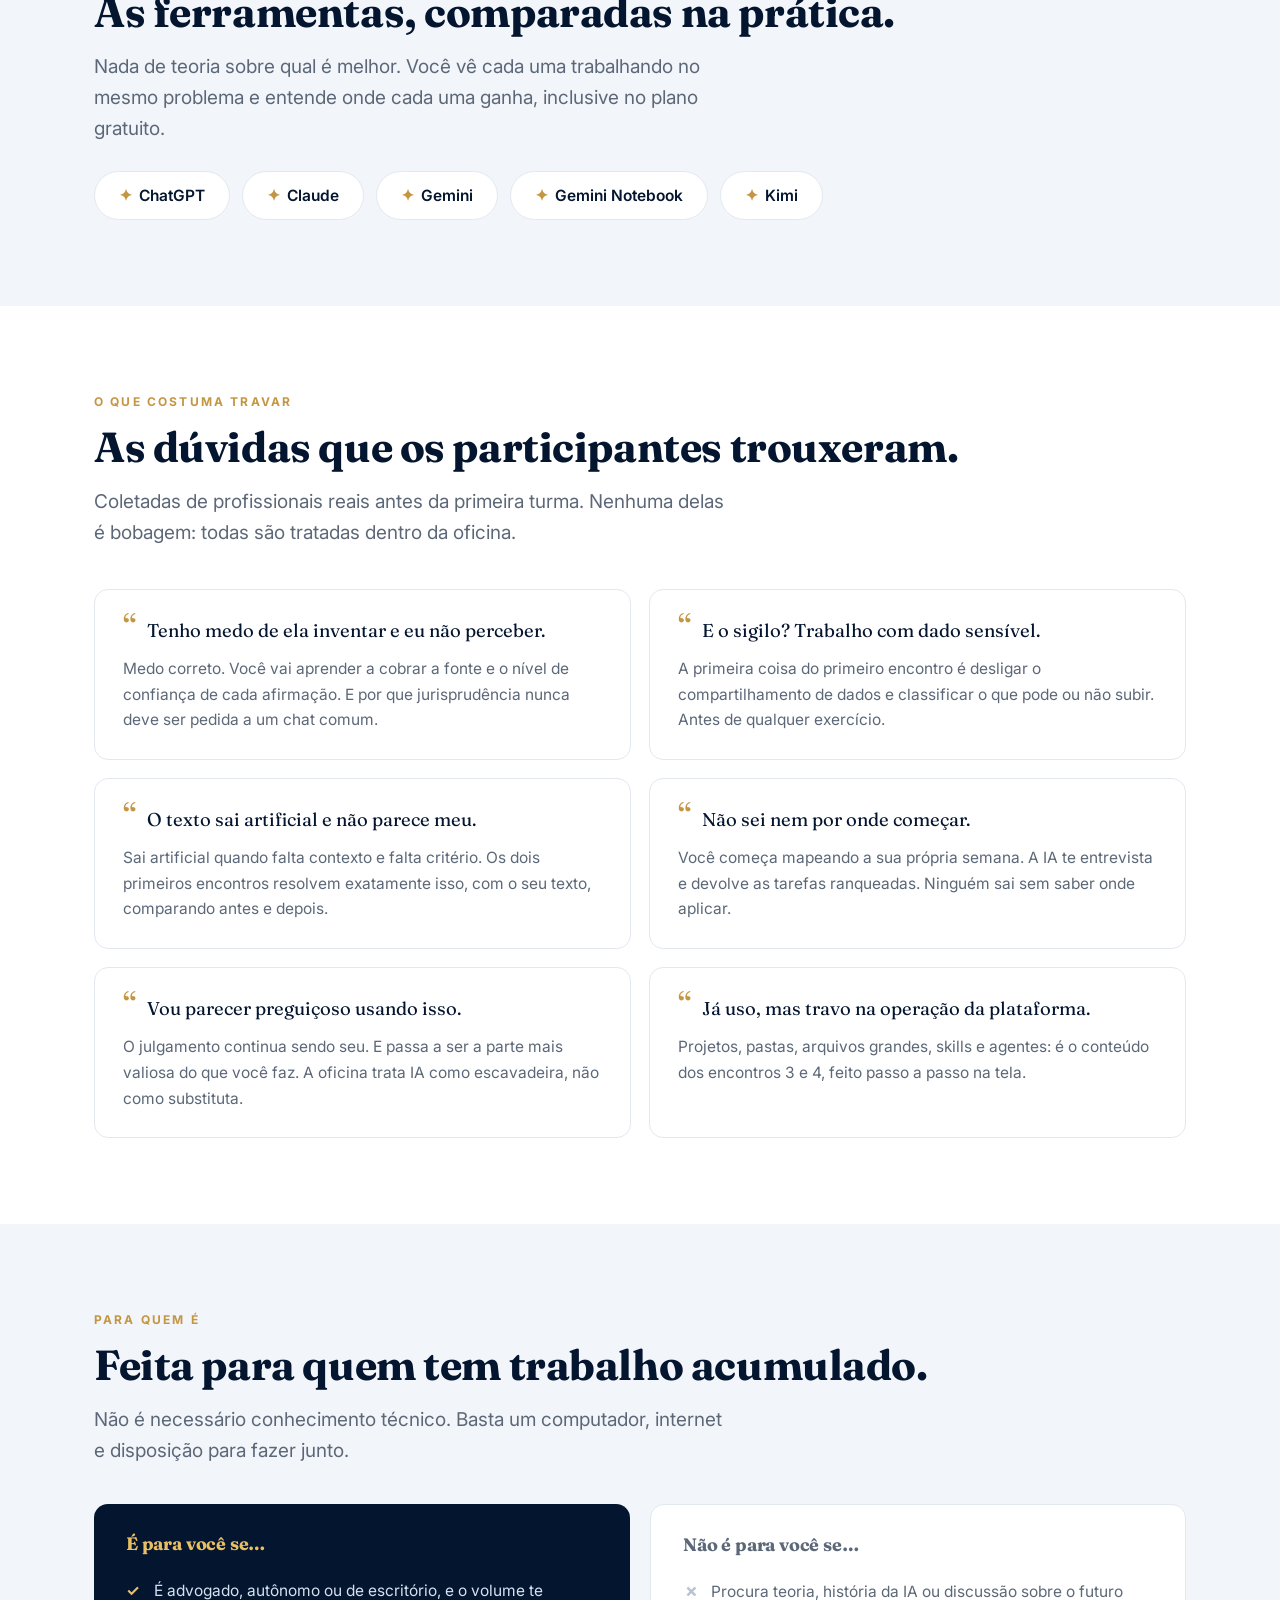
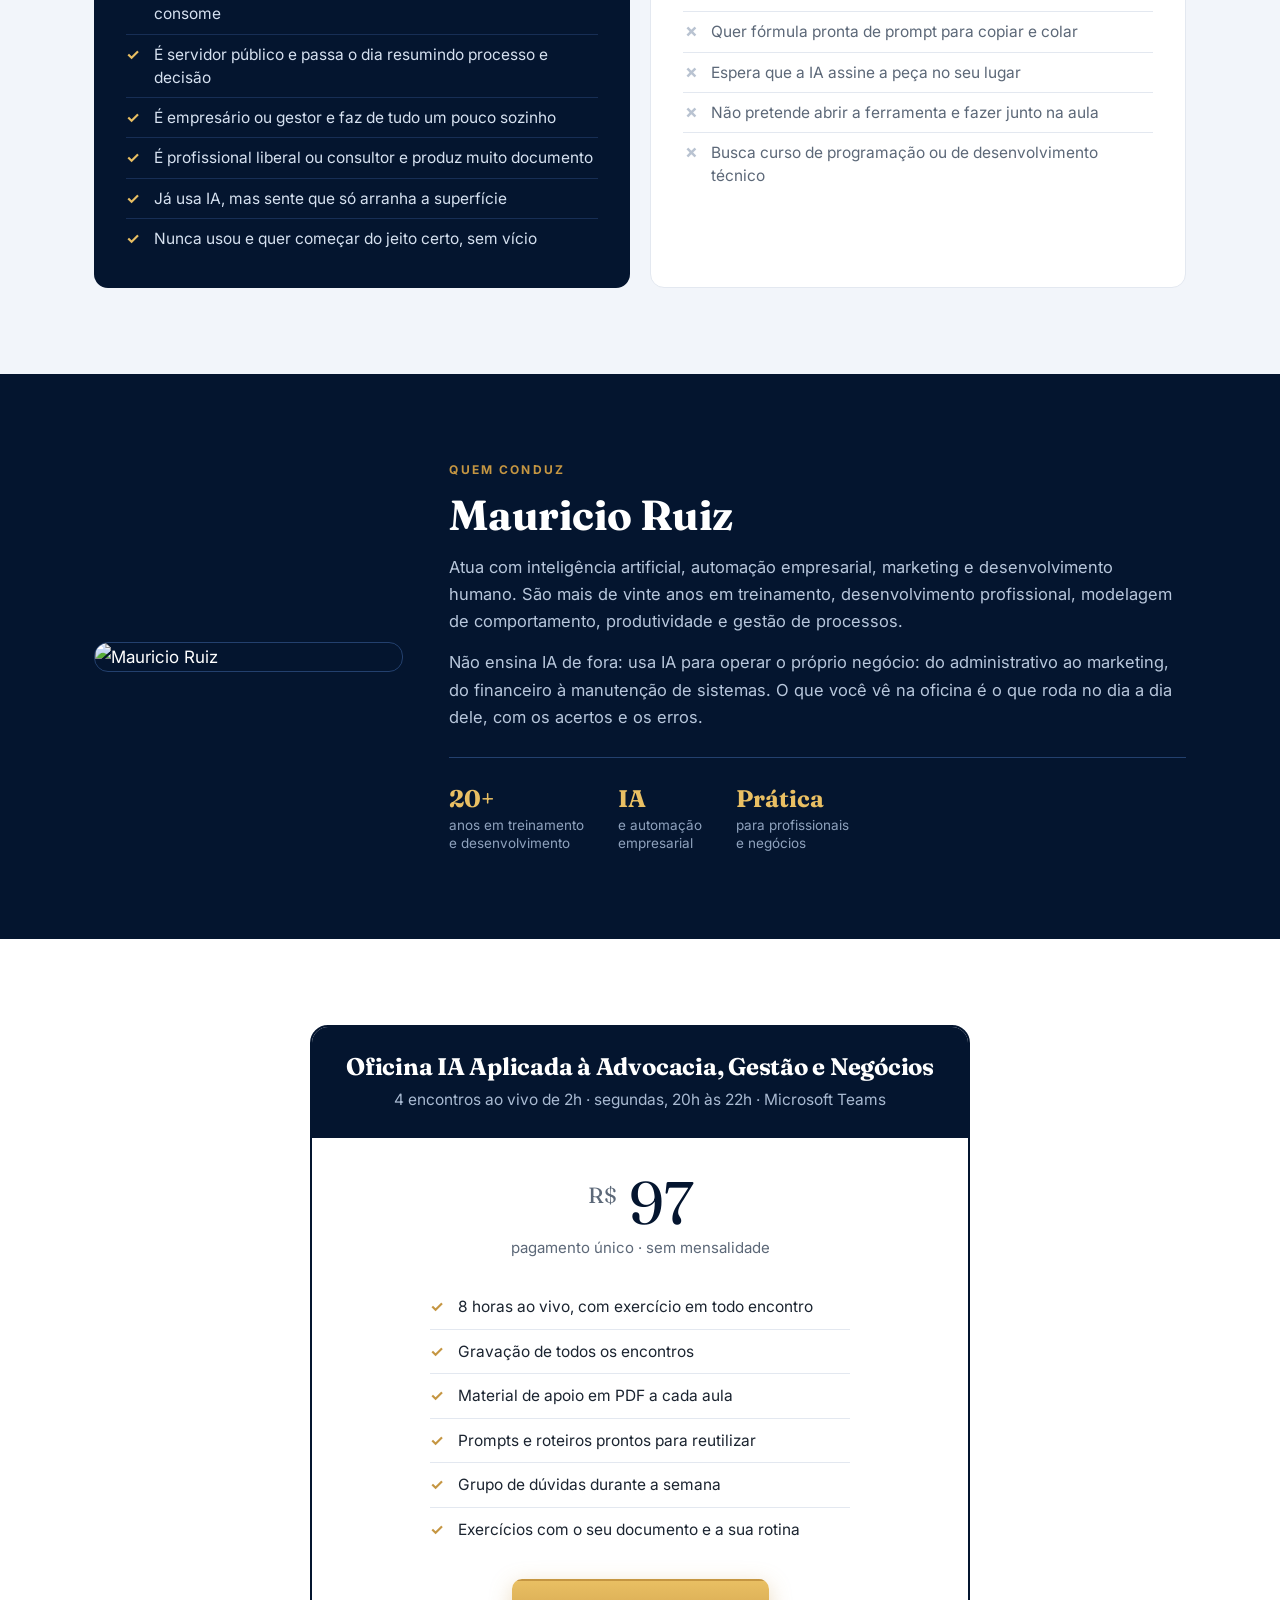
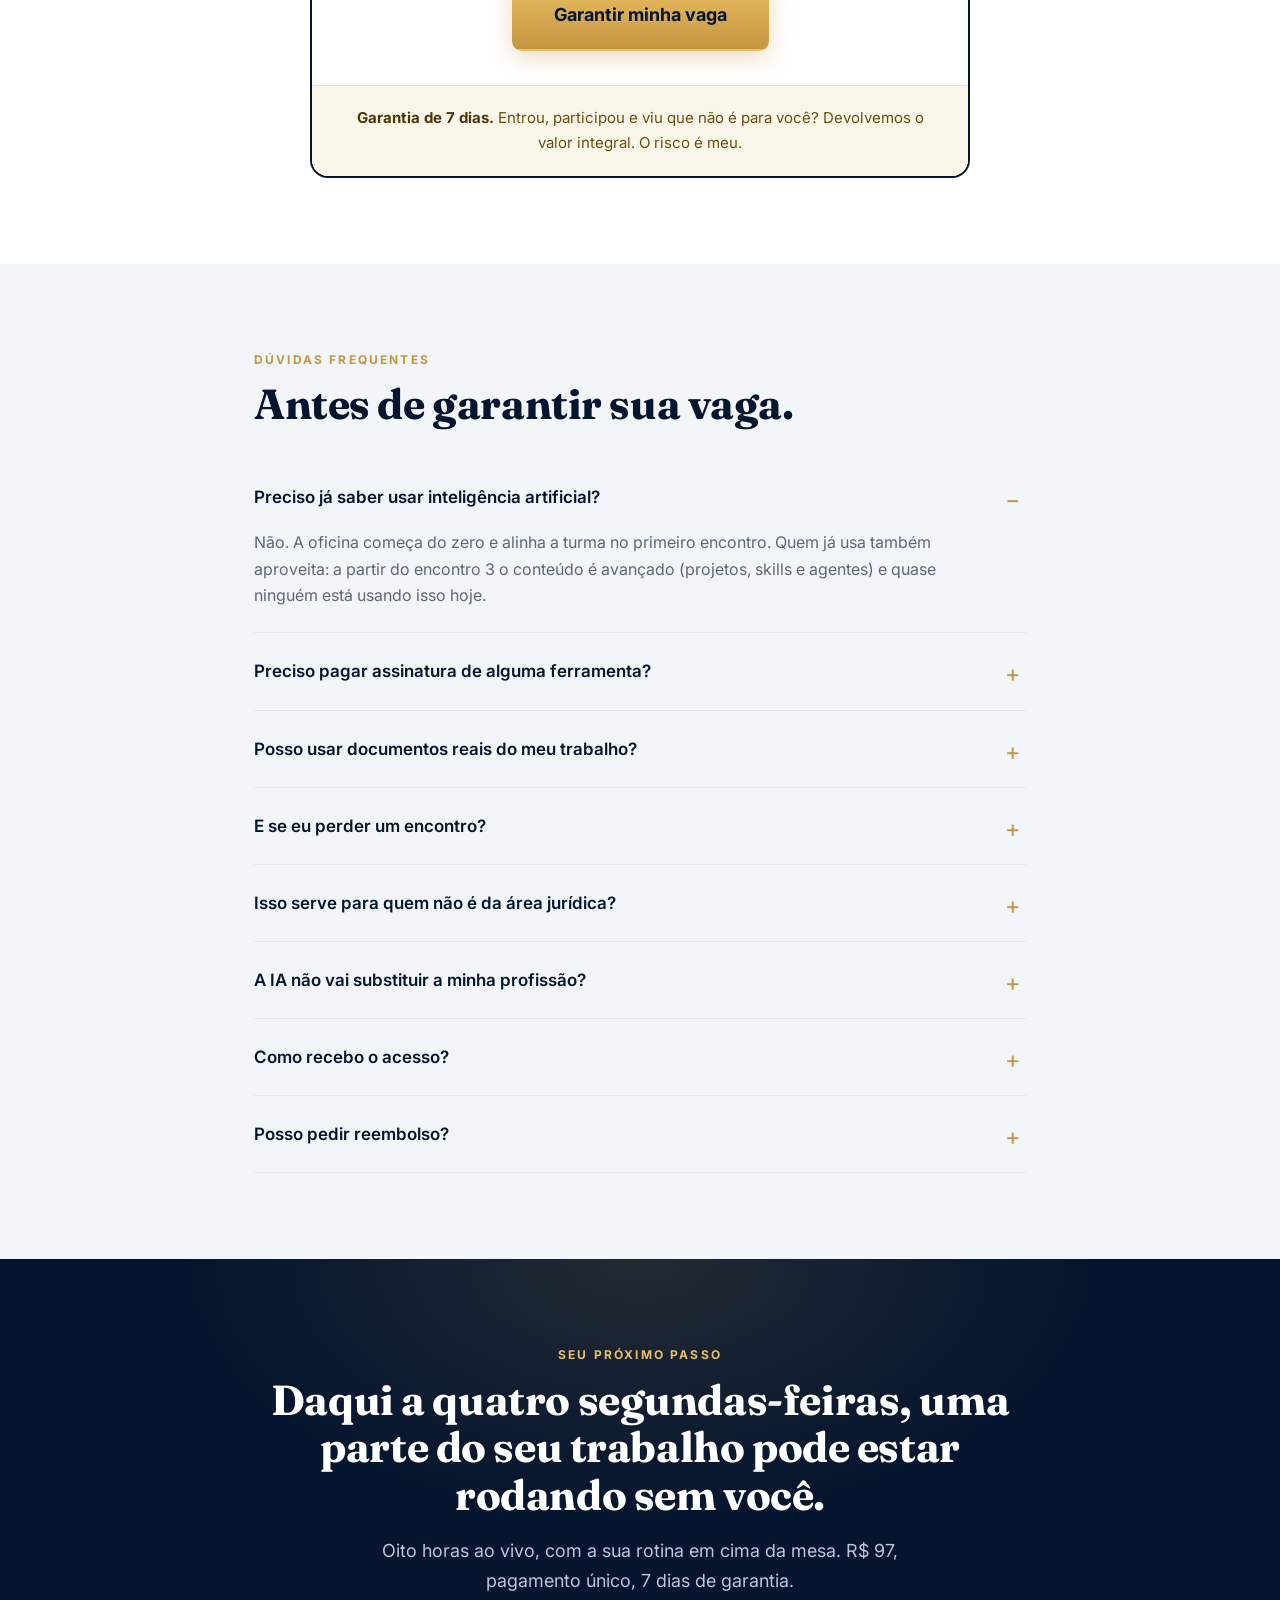
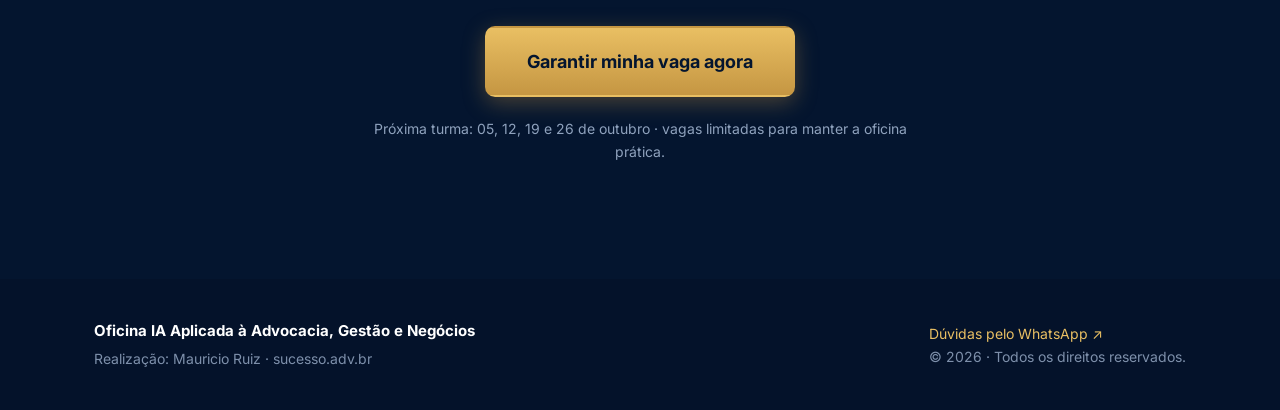
==== commit 021a7a56: "Copy limpa: remove 31 em-dashes e marcas tipicas de IA (jornada, triade Sem X)" ====
--- a/index.html
+++ b/index.html
@@ -6,19 +6,19 @@
 <title>Oficina IA Aplicada à Advocacia, Gestão e Negócios | Mauricio Ruiz</title>
 
 <meta name="author" content="Mauricio Ruiz">
-<meta name="description" content="Oficina ao vivo de IA aplicada. 4 encontros de 2h no Teams. Para advogados, gestores e profissionais que querem usar IA no trabalho real — sem jargão e sem fórmula mágica.">
+<meta name="description" content="Oficina ao vivo de IA aplicada. 4 encontros de 2h no Teams. Para advogados, gestores e profissionais que querem usar IA no trabalho real, sem jargão e sem fórmula mágica.">
 <meta name="keywords" content="inteligência artificial,advocacia,gestão,negócios,IA para advogados,Mauricio Ruiz,curso de IA">
 <link rel="canonical" href="https://sucesso.adv.br/">
 
 <meta property="og:locale" content="pt_BR">
 <meta property="og:type" content="website">
 <meta property="og:title" content="Oficina IA Aplicada à Advocacia, Gestão e Negócios">
-<meta property="og:description" content="4 encontros ao vivo de 2h. Você sai usando IA no seu trabalho real — não sai sabendo o que é IA.">
+<meta property="og:description" content="4 encontros ao vivo de 2h. Você sai usando IA no seu trabalho real. Não sai sabendo o que é IA.">
 <meta property="og:url" content="https://sucesso.adv.br/">
 <meta property="og:image" content="https://sucesso.adv.br/og-image-oficina.png">
 <meta property="og:image:width" content="1200">
 <meta property="og:image:height" content="630">
-<meta property="og:image:alt" content="Oficina IA Aplicada à Advocacia, Gestão e Negócios — Mauricio Ruiz">
+<meta property="og:image:alt" content="Oficina IA Aplicada à Advocacia, Gestão e Negócios · Mauricio Ruiz">
 <meta name="twitter:card" content="summary_large_image">
 <meta name="twitter:title" content="Oficina IA Aplicada à Advocacia, Gestão e Negócios">
 <meta name="twitter:description" content="4 encontros ao vivo de 2h. Você sai usando IA no seu trabalho real.">
@@ -33,7 +33,7 @@
   "@context": "https://schema.org",
   "@type": "Course",
   "name": "Oficina IA Aplicada à Advocacia, Gestão e Negócios",
-  "description": "Oficina ao vivo de inteligência artificial aplicada — 4 encontros de 2h para advogados, gestores e profissionais.",
+  "description": "Oficina ao vivo de inteligência artificial aplicada: 4 encontros de 2h para advogados, gestores e profissionais.",
   "provider": { "@type": "Person", "name": "Mauricio Ruiz", "url": "https://sucesso.adv.br/" },
   "inLanguage": "pt-BR",
   "offers": {
@@ -395,9 +395,9 @@
       <span class="pill">● Turma ao vivo · vagas limitadas</span>
       <h1>Você não vai aprender <em>o que é IA</em>. Vai sair usando no seu trabalho.</h1>
       <p class="sub">Oficina ao vivo de inteligência artificial aplicada à advocacia, gestão e negócios. <strong>Quatro encontros de 2 horas</strong>, com o seu documento, o seu processo e a sua rotina em cima da mesa.</p>
-      <p class="sub">Sem jargão. Sem fórmula mágica de prompt. Sem palestra sobre o futuro.</p>
+      <p class="sub">Sem jargão, sem fórmula mágica de prompt, sem palestra sobre o futuro.</p>
       <div class="hero-cta">
-        <a class="btn btn-primary btn-lg" href="https://pay.cakto.com.br/tyznms8_1034293">Quero minha vaga — R$&nbsp;97</a>
+        <a class="btn btn-primary btn-lg" href="https://pay.cakto.com.br/tyznms8_1034293">Quero minha vaga · R$&nbsp;97</a>
         <a class="btn btn-ghost btn-lg" href="#encontros">Ver o conteúdo ↓</a>
       </div>
       <div class="hero-meta">
@@ -427,9 +427,9 @@
     <p class="lead" style="margin-bottom:34px">Quase todo mundo já abriu o ChatGPT. Poucos conseguem tirar dele algo que sirva para o trabalho de verdade.</p>
 
     <div class="promise-box">
-      <p class="big">A diferença entre um texto genérico e um texto que você assinaria não está na ferramenta. Está na quantidade de contexto que você deu — e em você saber o que é “bom”.</p>
+      <p class="big">A diferença entre um texto genérico e um texto que você assinaria não está na ferramenta. Está na quantidade de contexto que você deu. E em você saber o que é “bom”.</p>
       <p>É isso que a oficina treina. Você não vai decorar fórmula de prompt: essa técnica envelheceu. Vai aprender a conversar, a entregar material próprio, a definir o critério de pronto, a discordar, a conferir a fonte e a transformar o que funcionou em procedimento que se repete.</p>
-      <p>Cada encontro tem exercício com o <b>seu</b> caso. Você termina a noite com uma coisa pronta — não com anotação.</p>
+      <p>Cada encontro tem exercício com o <b>seu</b> caso. Você termina a noite com uma coisa pronta, não com anotação.</p>
     </div>
   </div>
 </section>
@@ -444,7 +444,7 @@
     <div class="skill-grid">
       <div class="skill"><div class="n">1</div><div>
         <h3>Reconhecer o trabalho repetitivo</h3>
-        <p>Identificar onde há trabalho intelectual que se repete toda semana na sua rotina — e é exatamente ali que a IA paga o investimento.</p>
+        <p>Identificar onde há trabalho intelectual que se repete toda semana na sua rotina. E é exatamente ali que a IA paga o investimento.</p>
       </div></div>
       <div class="skill"><div class="n">2</div><div>
         <h3>Dar contexto em linguagem natural</h3>
@@ -452,7 +452,7 @@
       </div></div>
       <div class="skill"><div class="n">3</div><div>
         <h3>Entregar material, não só perguntar</h3>
-        <p>Subir contrato, processo, planilha e ata — e fazer a IA trabalhar em cima do seu documento, não do que ela acha.</p>
+        <p>Subir contrato, processo, planilha e ata, e fazer a IA trabalhar em cima do seu documento, não do que ela acha.</p>
       </div></div>
       <div class="skill"><div class="n">4</div><div>
         <h3>Definir o critério de “bom”</h3>
@@ -460,7 +460,7 @@
       </div></div>
       <div class="skill"><div class="n">5</div><div>
         <h3>Discordar, corrigir e iterar</h3>
-        <p>Tratar a primeira resposta como rascunho. Saber o que pedir de volta para o texto ficar seu — e não “de IA”.</p>
+        <p>Tratar a primeira resposta como rascunho. Saber o que pedir de volta para o texto ficar seu, e não “de IA”.</p>
       </div></div>
       <div class="skill"><div class="n">6</div><div>
         <h3>Perguntar de onde veio e conferir</h3>
@@ -472,7 +472,7 @@
       </div></div>
       <div class="skill"><div class="n">8</div><div>
         <h3>Transformar conversa em procedimento</h3>
-        <p>Pegar a conversa que funcionou e virar rotina reutilizável — para não recomeçar do zero toda segunda-feira.</p>
+        <p>Pegar a conversa que funcionou e virar rotina reutilizável, para não recomeçar do zero toda segunda-feira.</p>
       </div></div>
     </div>
   </div>
@@ -481,9 +481,9 @@
 <!-- ================= ENCONTROS ================= -->
 <section id="encontros">
   <div class="wrap">
-    <span class="eyebrow">A jornada</span>
+    <span class="eyebrow">O passo a passo</span>
     <h2>Quatro encontros, um degrau de cada vez.</h2>
-    <p class="lead" style="margin-bottom:40px">Cada encontro entrega uma capacidade nova — e você sai dele com algo pronto na mão.</p>
+    <p class="lead" style="margin-bottom:40px">Cada encontro entrega uma capacidade nova. E você sai dele com algo pronto na mão.</p>
 
     <div class="mod">
       <div class="mod-head">
@@ -513,7 +513,7 @@
         <div><span class="tag">Delegar e padronizar</span><h3>Projetos, pastas e habilidades próprias</h3></div>
       </div>
       <div class="mod-body">
-        <p>Sair do chat solto e organizar por projeto: cada cliente, cada área, cada tipo de caso com seu próprio contexto. Conectar as pastas do seu computador e do Drive. Criar <i>skills</i> — habilidades que você ensina uma vez e ela repete do seu jeito para sempre.</p>
+        <p>Sair do chat solto e organizar por projeto: cada cliente, cada área, cada tipo de caso com seu próprio contexto. Conectar as pastas do seu computador e do Drive. Criar <i>skills</i>: habilidades que você ensina uma vez e ela repete do seu jeito para sempre.</p>
         <div class="mod-out"><b>Você sai com:</b> um projeto montado e pelo menos uma habilidade sua funcionando.</div>
       </div>
     </div>
@@ -525,7 +525,7 @@
       </div>
       <div class="mod-body">
         <p>Tarefas agendadas e IA agêntica: o que roda de madrugada sem você pedir. Duas IAs conversando entre si, uma revisando a outra. Verificação crítica, fontes reais e o fechamento sobre LGPD e responsabilidade profissional na advocacia.</p>
-        <div class="mod-out"><b>Você sai com:</b> um sistema pessoal de aplicação — e uma rotina rodando sozinha.</div>
+        <div class="mod-out"><b>Você sai com:</b> um sistema pessoal de aplicação e uma rotina rodando sozinha.</div>
       </div>
     </div>
   </div>
@@ -537,12 +537,12 @@
  <div class="brain-box">
  <span class="eyebrow">A peça que amarra tudo</span>
  <h2>Aprenda a criar um <em>cérebro</em>.</h2>
- <p class="lead">Um cérebro que guarda as suas preferências e o histórico do seu trabalho, lê centenas de documentos e filtra tudo de forma simples — sempre ao alcance de um clique.</p>
- <p class="comp">Cada padrão seu, cada decisão, cada documento importante passa a morar num lugar só — que a IA consulta antes de responder. Você para de repetir contexto toda segunda-feira. É a diferença entre usar IA como chat solto e ter uma equipe que nunca esquece nada.</p>
+ <p class="lead">Um cérebro que guarda as suas preferências e o histórico do seu trabalho, lê centenas de documentos e filtra tudo de forma simples, sempre ao alcance de um clique.</p>
+ <p class="comp">Cada padrão seu, cada decisão, cada documento importante passa a morar num lugar só. E é esse lugar que a IA consulta antes de responder. Você para de repetir contexto toda segunda-feira. É a diferença entre usar IA como chat solto e ter uma equipe que nunca esquece nada.</p>
  <ul class="brain-list">
  <li>Suas preferências e o histórico do seu trabalho, sempre vivos</li>
  <li>Lê centenas de documentos e filtra de forma simples</li>
- <li>Tudo ao alcance de um clique — para você e para a IA</li>
+ <li>Tudo ao alcance de um clique, para você e para a IA</li>
  </ul>
  </div>
  </div>
@@ -553,7 +553,7 @@
   <div class="wrap">
     <span class="eyebrow">Na tela, ao vivo</span>
     <h2>As ferramentas, comparadas na prática.</h2>
-    <p class="lead">Nada de teoria sobre qual é melhor. Você vê cada uma trabalhando no mesmo problema e entende onde cada uma ganha — inclusive no plano gratuito.</p>
+    <p class="lead">Nada de teoria sobre qual é melhor. Você vê cada uma trabalhando no mesmo problema e entende onde cada uma ganha, inclusive no plano gratuito.</p>
     <div class="tool-row">
       <div class="tool"><span>✦</span>ChatGPT</div>
       <div class="tool"><span>✦</span>Claude</div>
@@ -570,12 +570,12 @@
   <div class="wrap">
     <span class="eyebrow">O que costuma travar</span>
     <h2>As dúvidas que os participantes trouxeram.</h2>
-    <p class="lead">Coletadas de profissionais reais antes da primeira turma. Nenhuma delas é bobagem — todas são tratadas dentro da oficina.</p>
+    <p class="lead">Coletadas de profissionais reais antes da primeira turma. Nenhuma delas é bobagem: todas são tratadas dentro da oficina.</p>
 
     <div class="obj-grid">
       <div class="obj">
         <div class="q">Tenho medo de ela inventar e eu não perceber.</div>
-        <p>Medo correto. Você vai aprender a cobrar a fonte e o nível de confiança de cada afirmação — e por que jurisprudência nunca deve ser pedida a um chat comum.</p>
+        <p>Medo correto. Você vai aprender a cobrar a fonte e o nível de confiança de cada afirmação. E por que jurisprudência nunca deve ser pedida a um chat comum.</p>
       </div>
       <div class="obj">
         <div class="q">E o sigilo? Trabalho com dado sensível.</div>
@@ -583,7 +583,7 @@
       </div>
       <div class="obj">
         <div class="q">O texto sai artificial e não parece meu.</div>
-        <p>Sai artificial quando falta contexto e falta critério. Os dois primeiros encontros resolvem exatamente isso — com o seu texto, comparando antes e depois.</p>
+        <p>Sai artificial quando falta contexto e falta critério. Os dois primeiros encontros resolvem exatamente isso, com o seu texto, comparando antes e depois.</p>
       </div>
       <div class="obj">
         <div class="q">Não sei nem por onde começar.</div>
@@ -591,7 +591,7 @@
       </div>
       <div class="obj">
         <div class="q">Vou parecer preguiçoso usando isso.</div>
-        <p>O julgamento continua sendo seu — e passa a ser a parte mais valiosa do que você faz. A oficina trata IA como escavadeira, não como substituta.</p>
+        <p>O julgamento continua sendo seu. E passa a ser a parte mais valiosa do que você faz. A oficina trata IA como escavadeira, não como substituta.</p>
       </div>
       <div class="obj">
         <div class="q">Já uso, mas travo na operação da plataforma.</div>
@@ -637,9 +637,9 @@
 <!-- ================= DEPOIMENTOS =================
      COMO USAR: descomente o bloco abaixo e substitua o conteúdo de cada
      .quote por um depoimento real. Ideal: 3 depoimentos. Se tiver só 1 ou 2,
-     apague os .quote extras — o grid se ajusta sozinho.
+     apague os .quote extras, o grid se ajusta sozinho.
      Modelo de pedido no grupo: "em uma frase, o que mudou na sua semana
-     depois do encontro?" — respostas curtas e concretas convertem mais.
+     depois do encontro?": respostas curtas e concretas convertem mais.
 
 <section class="social" id="depoimentos">
   <div class="wrap">
@@ -647,7 +647,7 @@
     <h2>O que mudou na semana deles.</h2>
     <div class="quote-grid">
       <div class="quote">
-        <p>DEPOIMENTO 1 — frase curta e concreta sobre o que mudou.</p>
+        <p>DEPOIMENTO 1: frase curta e concreta sobre o que mudou.</p>
         <div class="who"><b>Nome Sobrenome</b>Advogado(a) · Cidade/UF</div>
       </div>
       <div class="quote">
@@ -673,7 +673,7 @@
       <span class="eyebrow">Quem conduz</span>
       <h2>Mauricio Ruiz</h2>
       <p>Atua com inteligência artificial, automação empresarial, marketing e desenvolvimento humano. São mais de vinte anos em treinamento, desenvolvimento profissional, modelagem de comportamento, produtividade e gestão de processos.</p>
-      <p>Não ensina IA de fora: usa IA para operar o próprio negócio — do administrativo ao marketing, do financeiro à manutenção de sistemas. O que você vê na oficina é o que roda no dia a dia dele, com os acertos e os erros.</p>
+      <p>Não ensina IA de fora: usa IA para operar o próprio negócio: do administrativo ao marketing, do financeiro à manutenção de sistemas. O que você vê na oficina é o que roda no dia a dia dele, com os acertos e os erros.</p>
       <div class="fac-stats">
         <div><b>20+</b>anos em treinamento<br>e desenvolvimento</div>
         <div><b>IA</b>e automação<br>empresarial</div>
@@ -719,15 +719,15 @@
     <div style="margin-top:30px">
       <details open>
         <summary>Preciso já saber usar inteligência artificial?</summary>
-        <p>Não. A oficina começa do zero e alinha a turma no primeiro encontro. Quem já usa também aproveita: a partir do encontro 3 o conteúdo é avançado — projetos, skills e agentes — e quase ninguém está usando isso hoje.</p>
+        <p>Não. A oficina começa do zero e alinha a turma no primeiro encontro. Quem já usa também aproveita: a partir do encontro 3 o conteúdo é avançado (projetos, skills e agentes) e quase ninguém está usando isso hoje.</p>
       </details>
       <details>
         <summary>Preciso pagar assinatura de alguma ferramenta?</summary>
-        <p>Não para acompanhar. Boa parte é demonstrada no plano gratuito, e você vai ver exatamente onde o gratuito trava. Se decidir assinar, a recomendação e os critérios são discutidos na aula — sem indicação paga de ninguém.</p>
+        <p>Não para acompanhar. Boa parte é demonstrada no plano gratuito, e você vai ver exatamente onde o gratuito trava. Se decidir assinar, a recomendação e os critérios são discutidos na aula, sem indicação paga de ninguém.</p>
       </details>
       <details>
         <summary>Posso usar documentos reais do meu trabalho?</summary>
-        <p>Sim, e é o recomendado — depois de configurar privacidade e aprender a classificar o dado, que é a primeira coisa do encontro 1. Para quem prefere não expor material próprio, há um processo fictício completo disponível para os exercícios.</p>
+        <p>Sim, e é o recomendado. Depois de configurar privacidade e aprender a classificar o dado, que é a primeira coisa do encontro 1. Para quem prefere não expor material próprio, há um processo fictício completo disponível para os exercícios.</p>
       </details>
       <details>
         <summary>E se eu perder um encontro?</summary>
@@ -735,11 +735,11 @@
       </details>
       <details>
         <summary>Isso serve para quem não é da área jurídica?</summary>
-        <p>Serve. Os exemplos jurídicos aparecem porque a turma é majoritariamente de Direito, mas as oito competências valem para qualquer trabalho intelectual repetitivo — gestão, financeiro, comercial, administrativo.</p>
+        <p>Serve. Os exemplos jurídicos aparecem porque a turma é majoritariamente de Direito, mas as oito competências valem para qualquer trabalho intelectual repetitivo: gestão, financeiro, comercial, administrativo.</p>
       </details>
       <details>
         <summary>A IA não vai substituir a minha profissão?</summary>
-        <p>Não vai substituir você. Vai substituir parte do seu trabalho. Quem opera bem a ferramenta passa a dar conta de um volume que antes exigiria uma equipe — e é essa a conversa que a oficina faz de frente, sem alarmismo e sem promessa.</p>
+        <p>Não vai substituir você. Vai substituir parte do seu trabalho. Quem opera bem a ferramenta passa a dar conta de um volume que antes exigiria uma equipe. E é essa a conversa que a oficina faz de frente, sem alarmismo e sem promessa.</p>
       </details>
       <details>
         <summary>Como recebo o acesso?</summary>
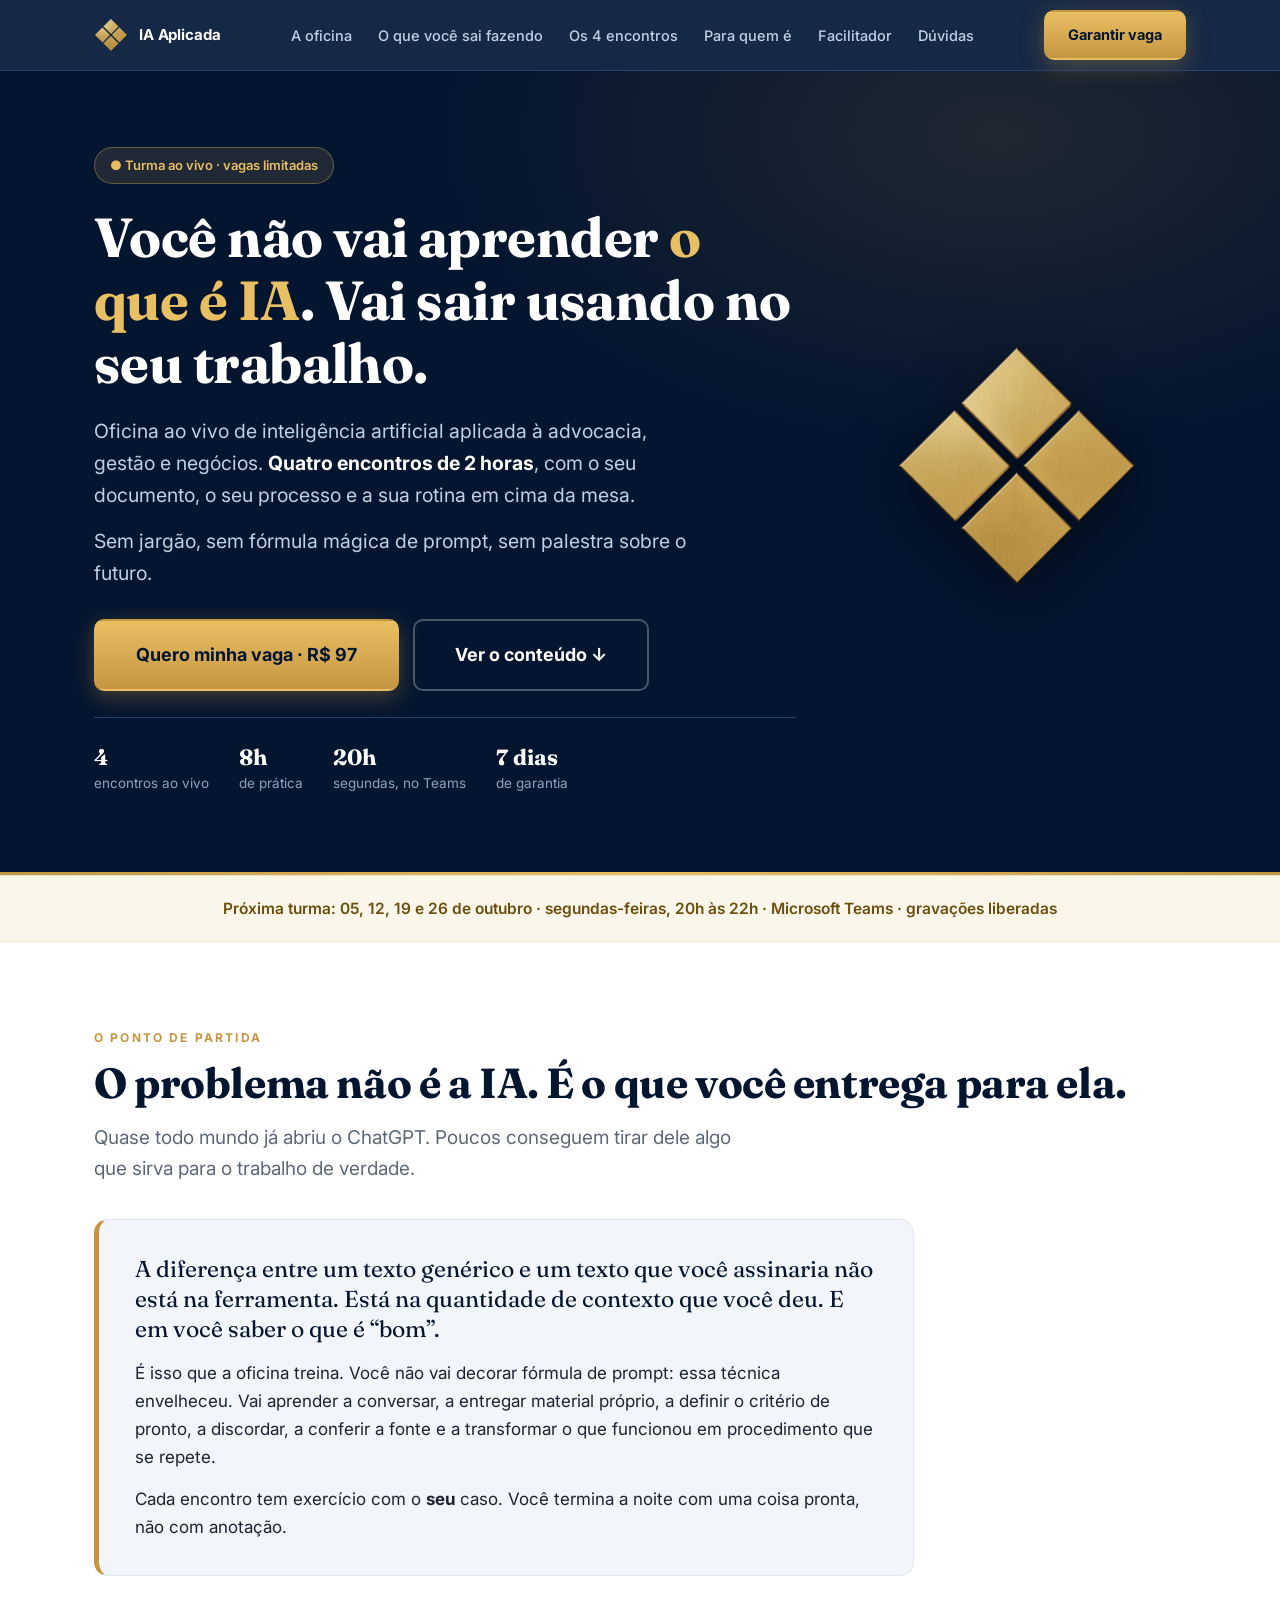
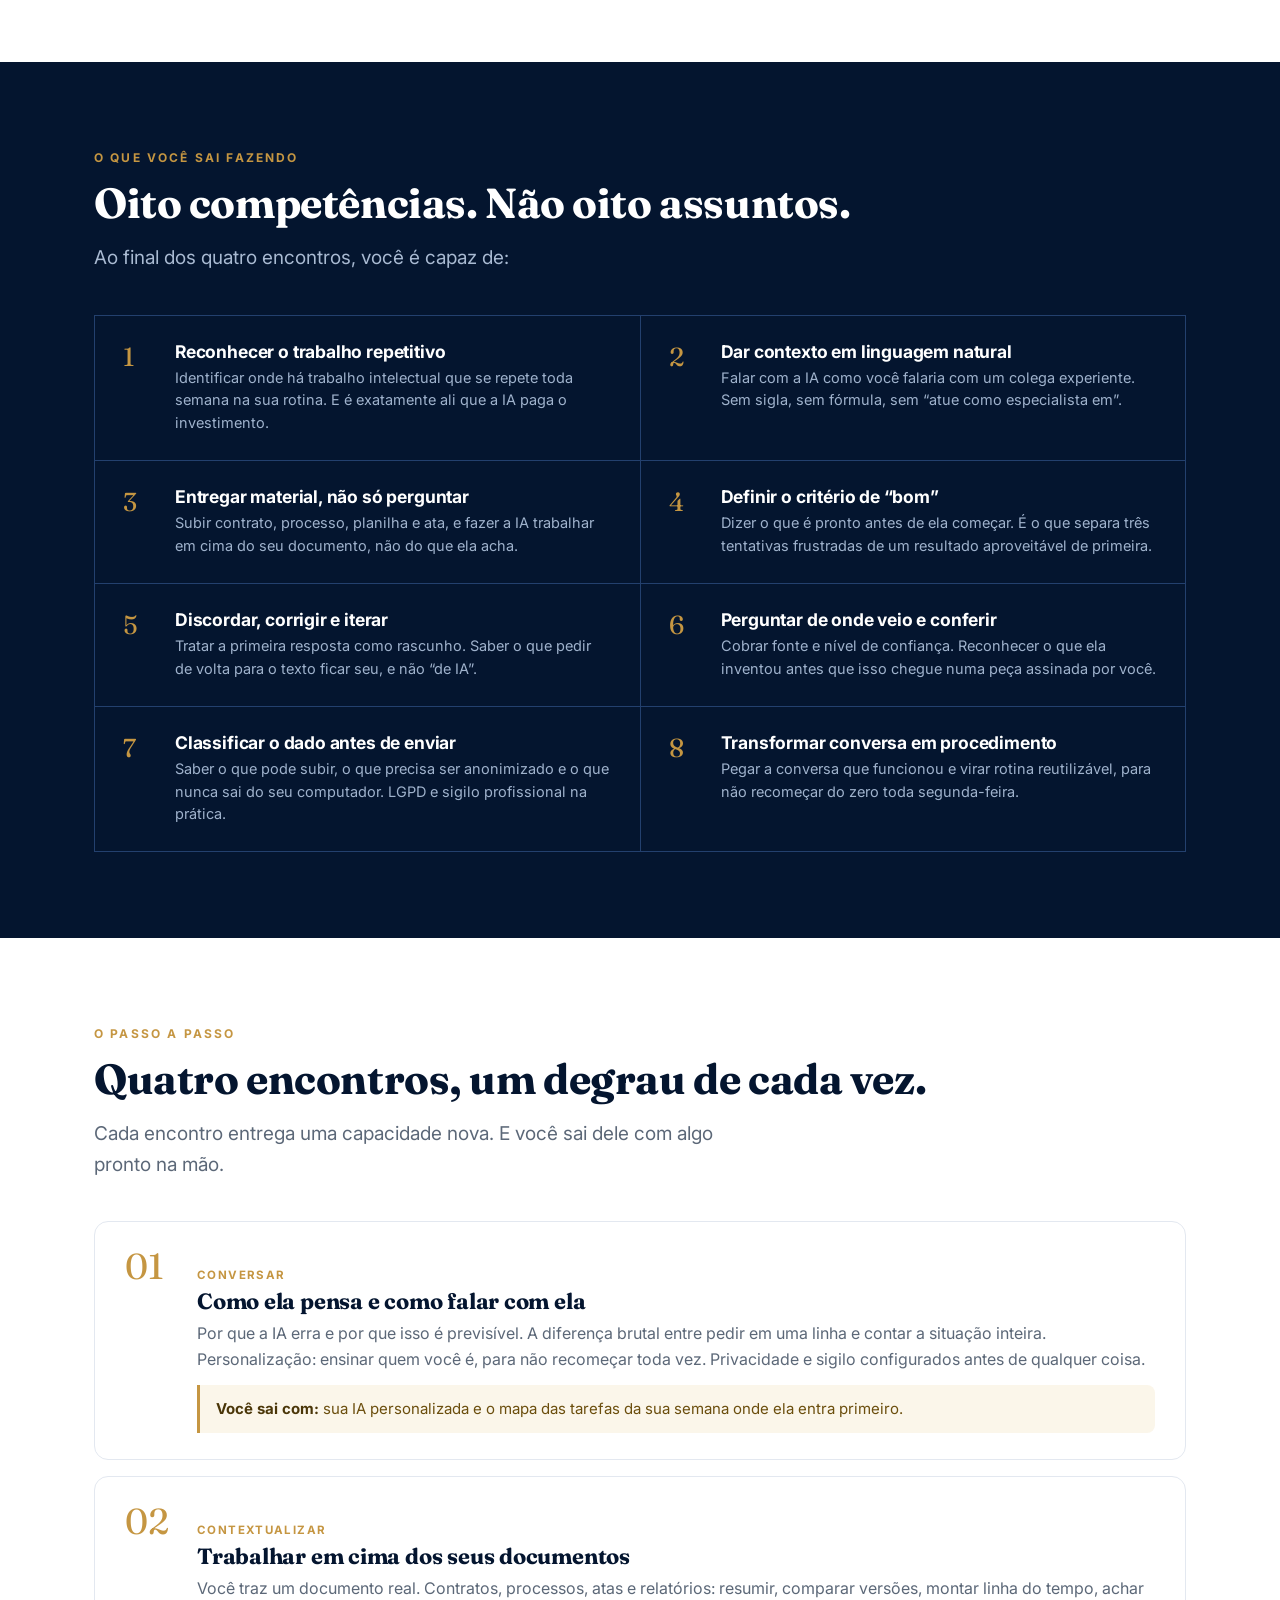
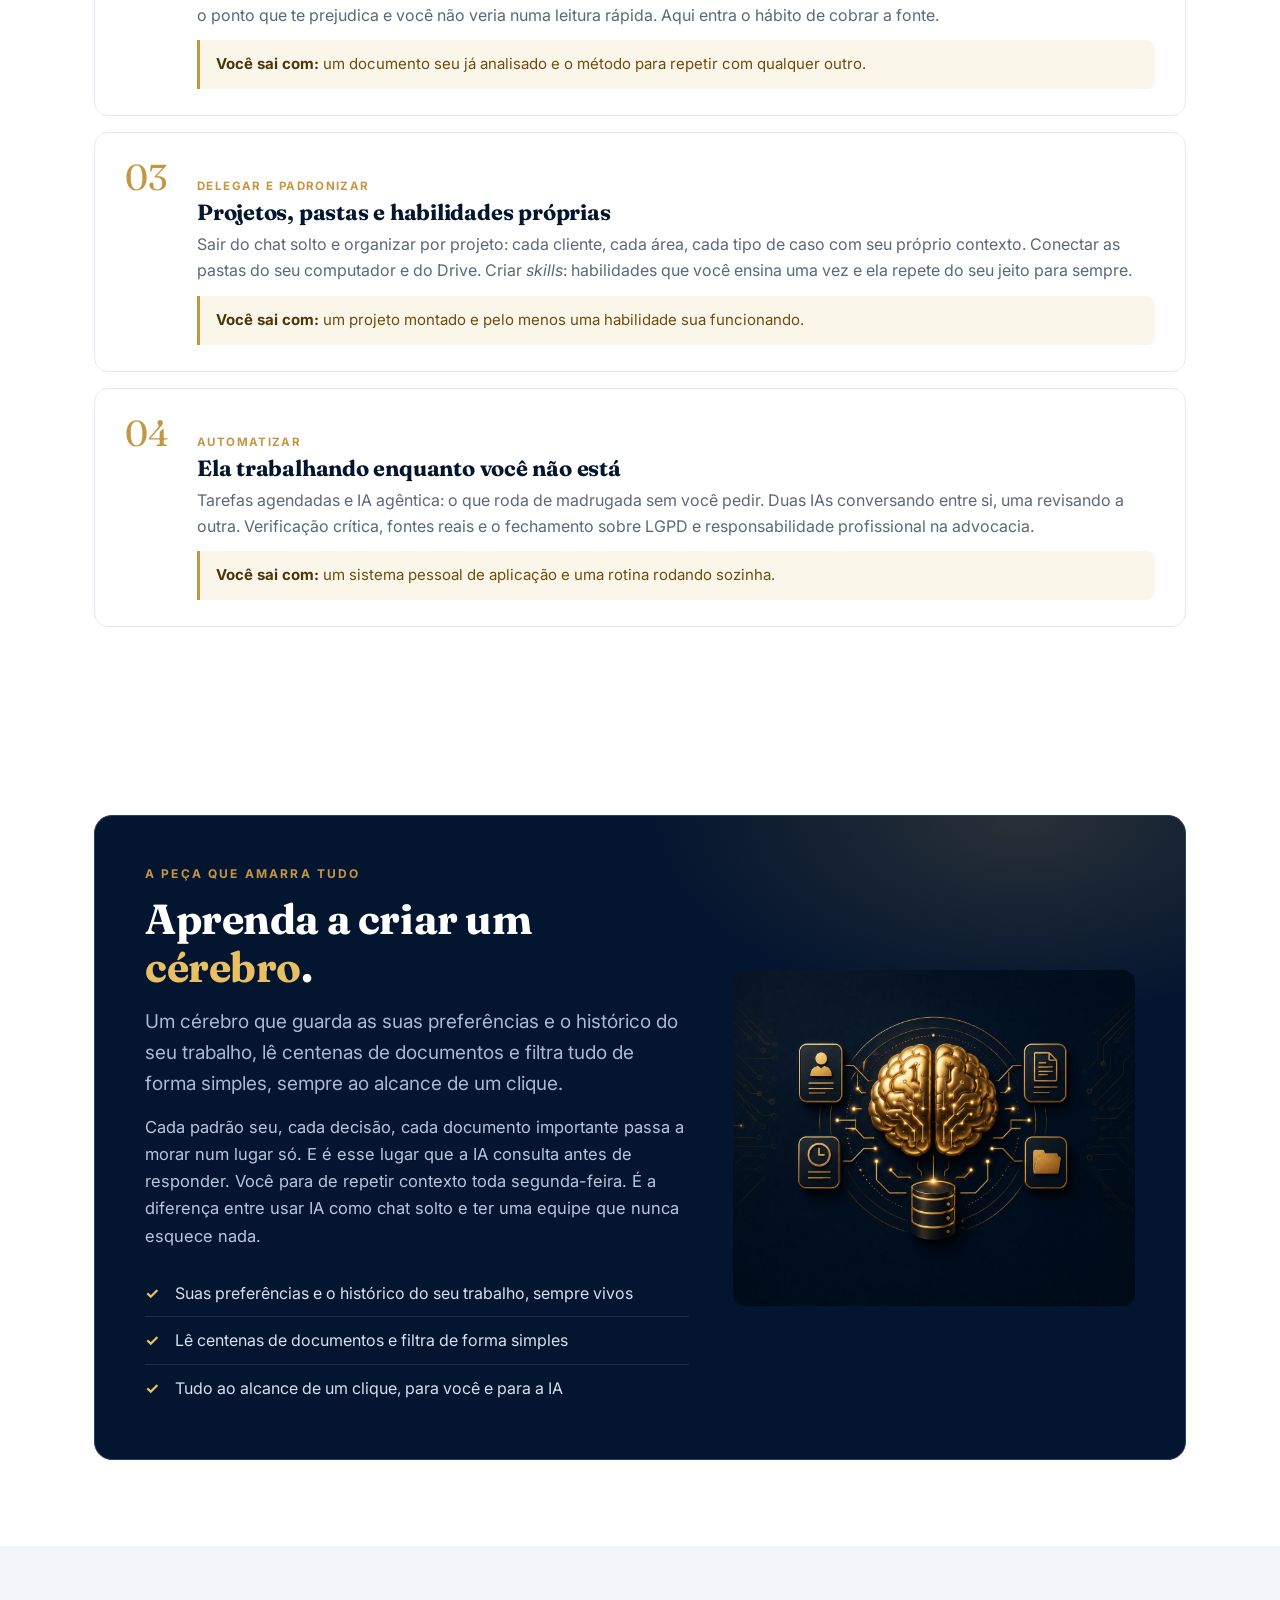
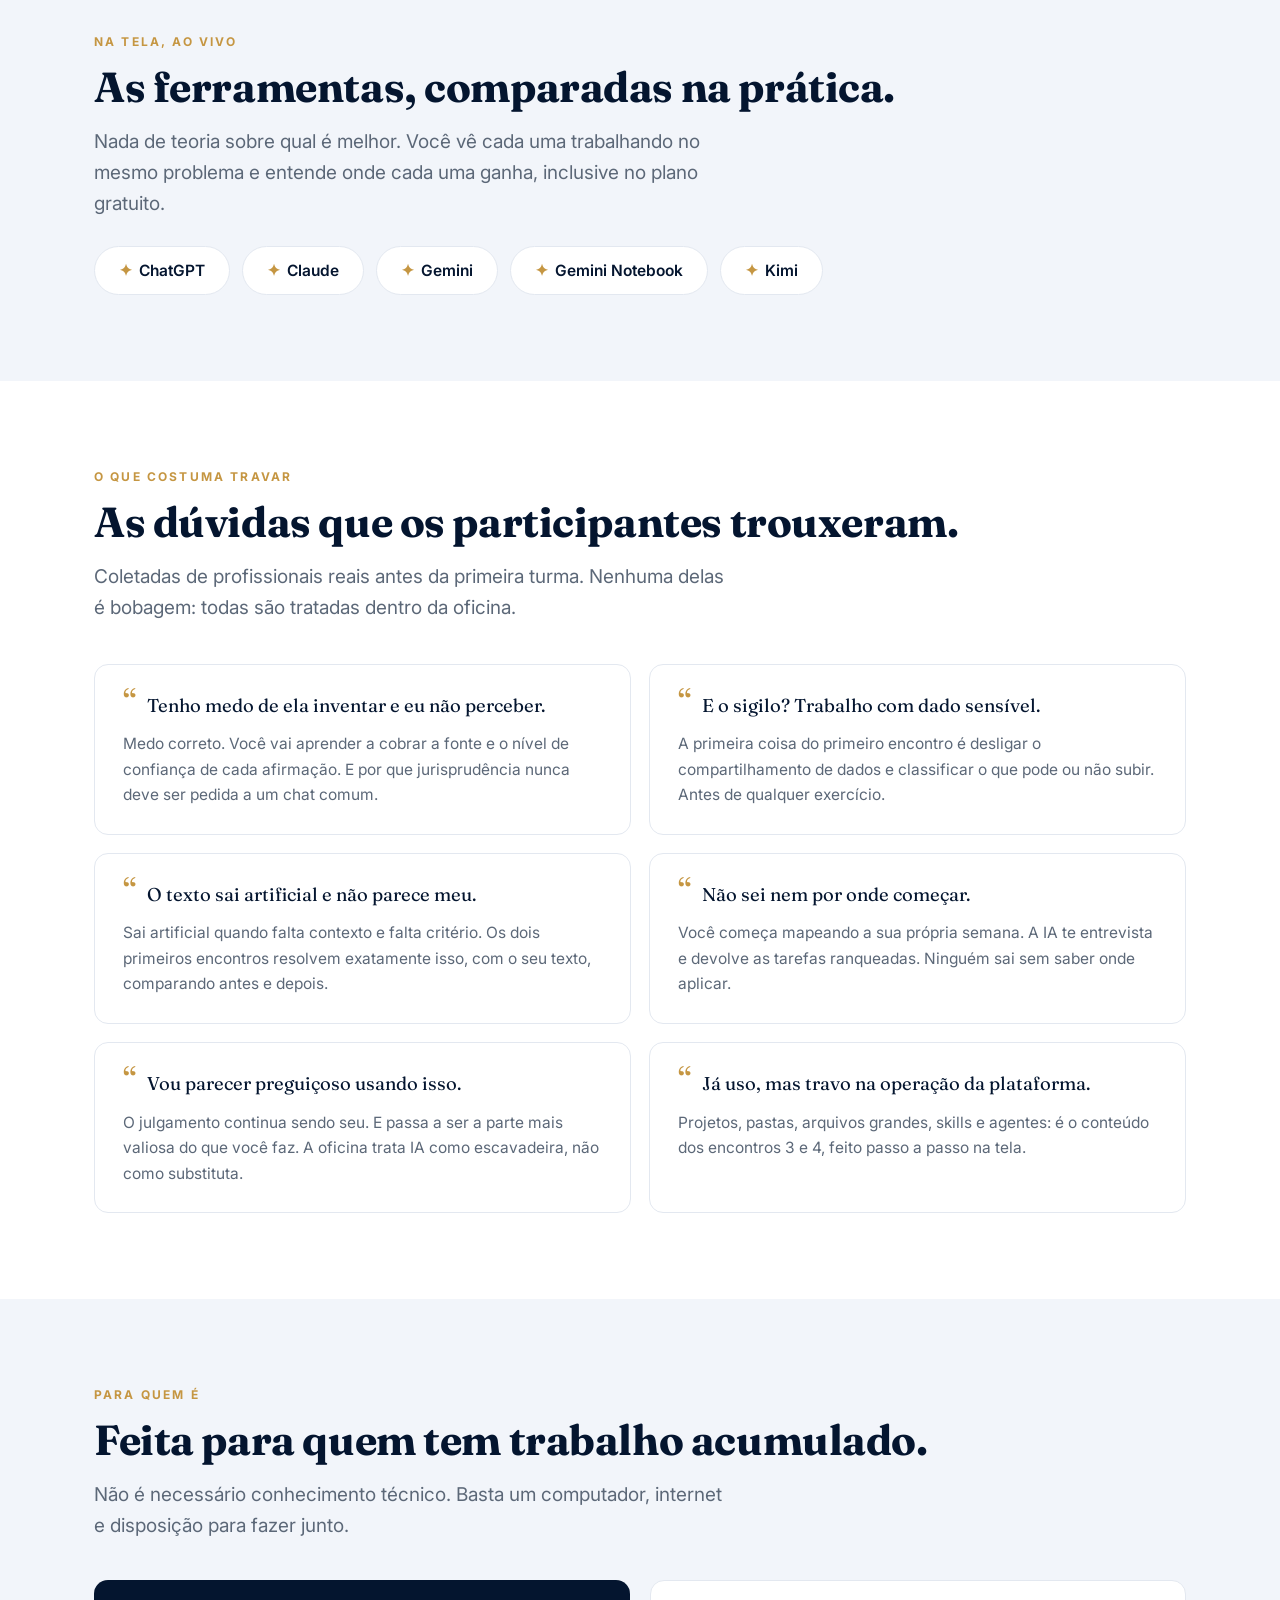
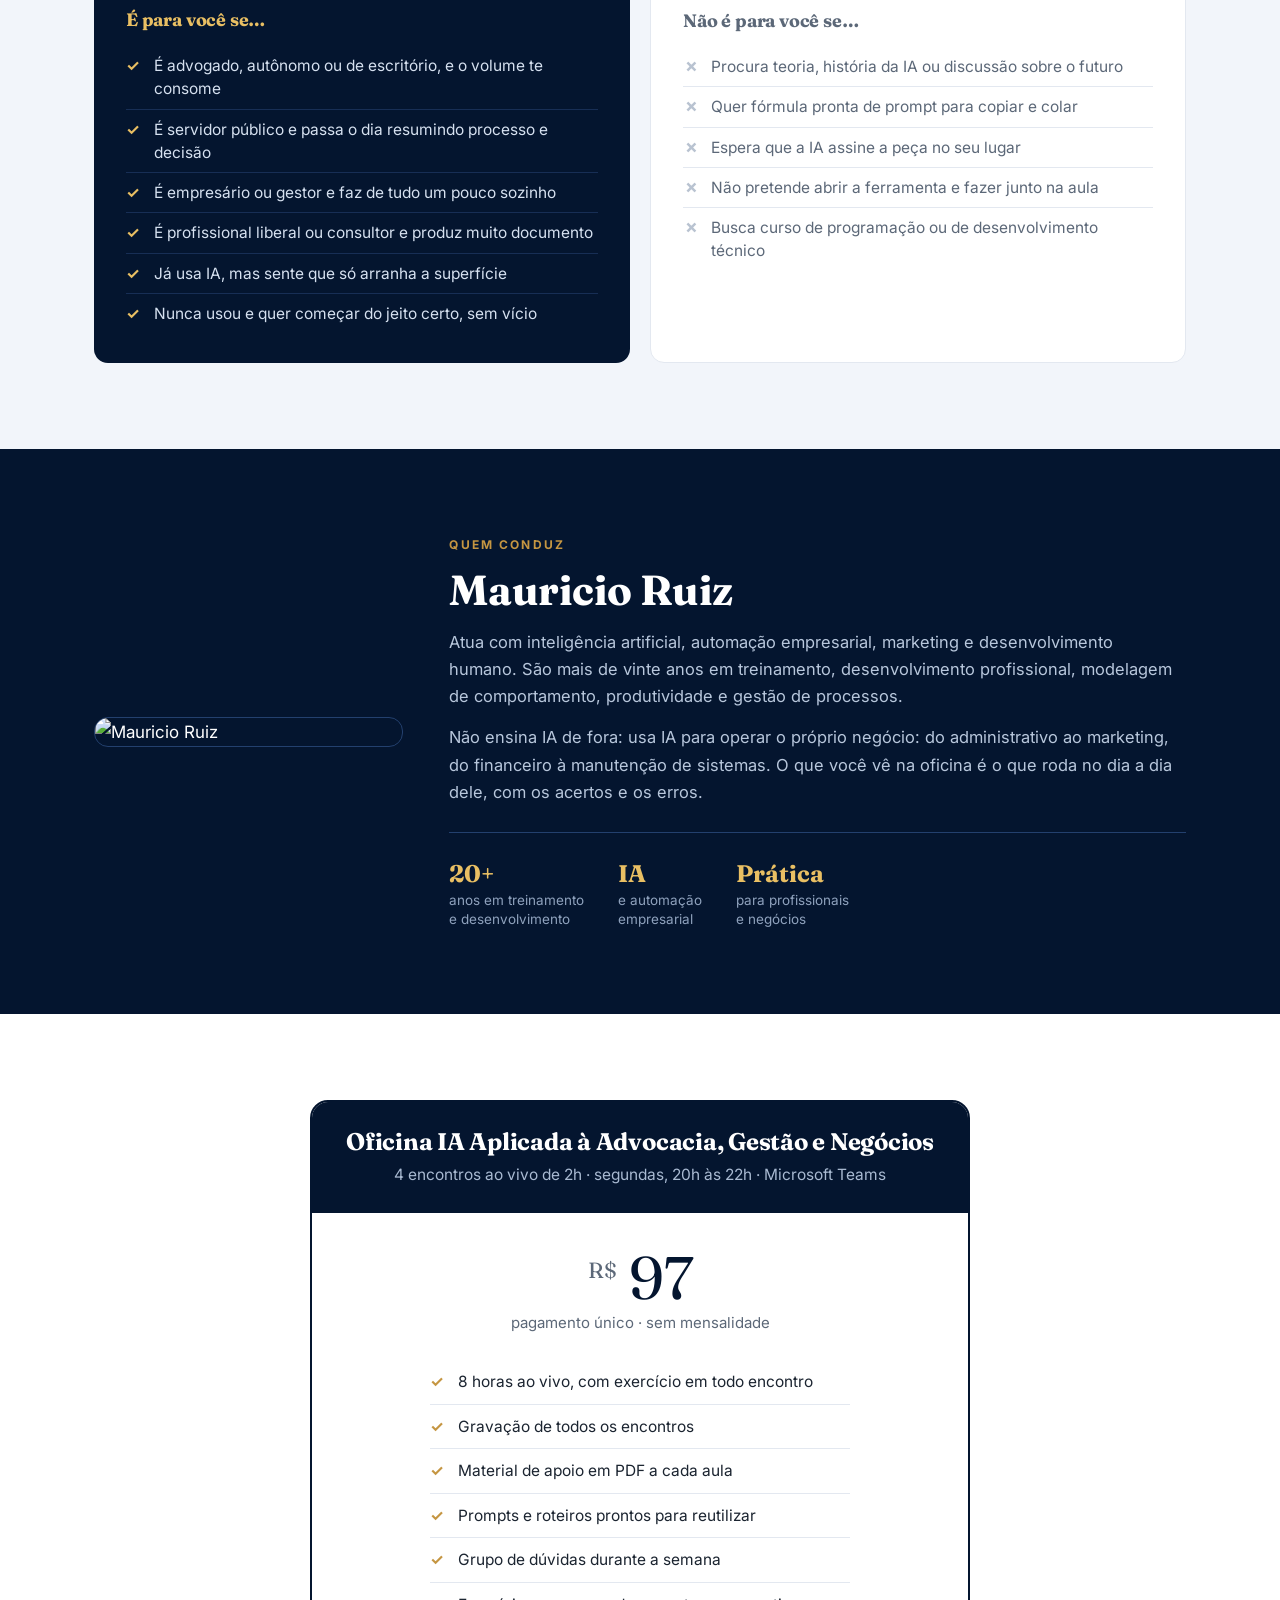
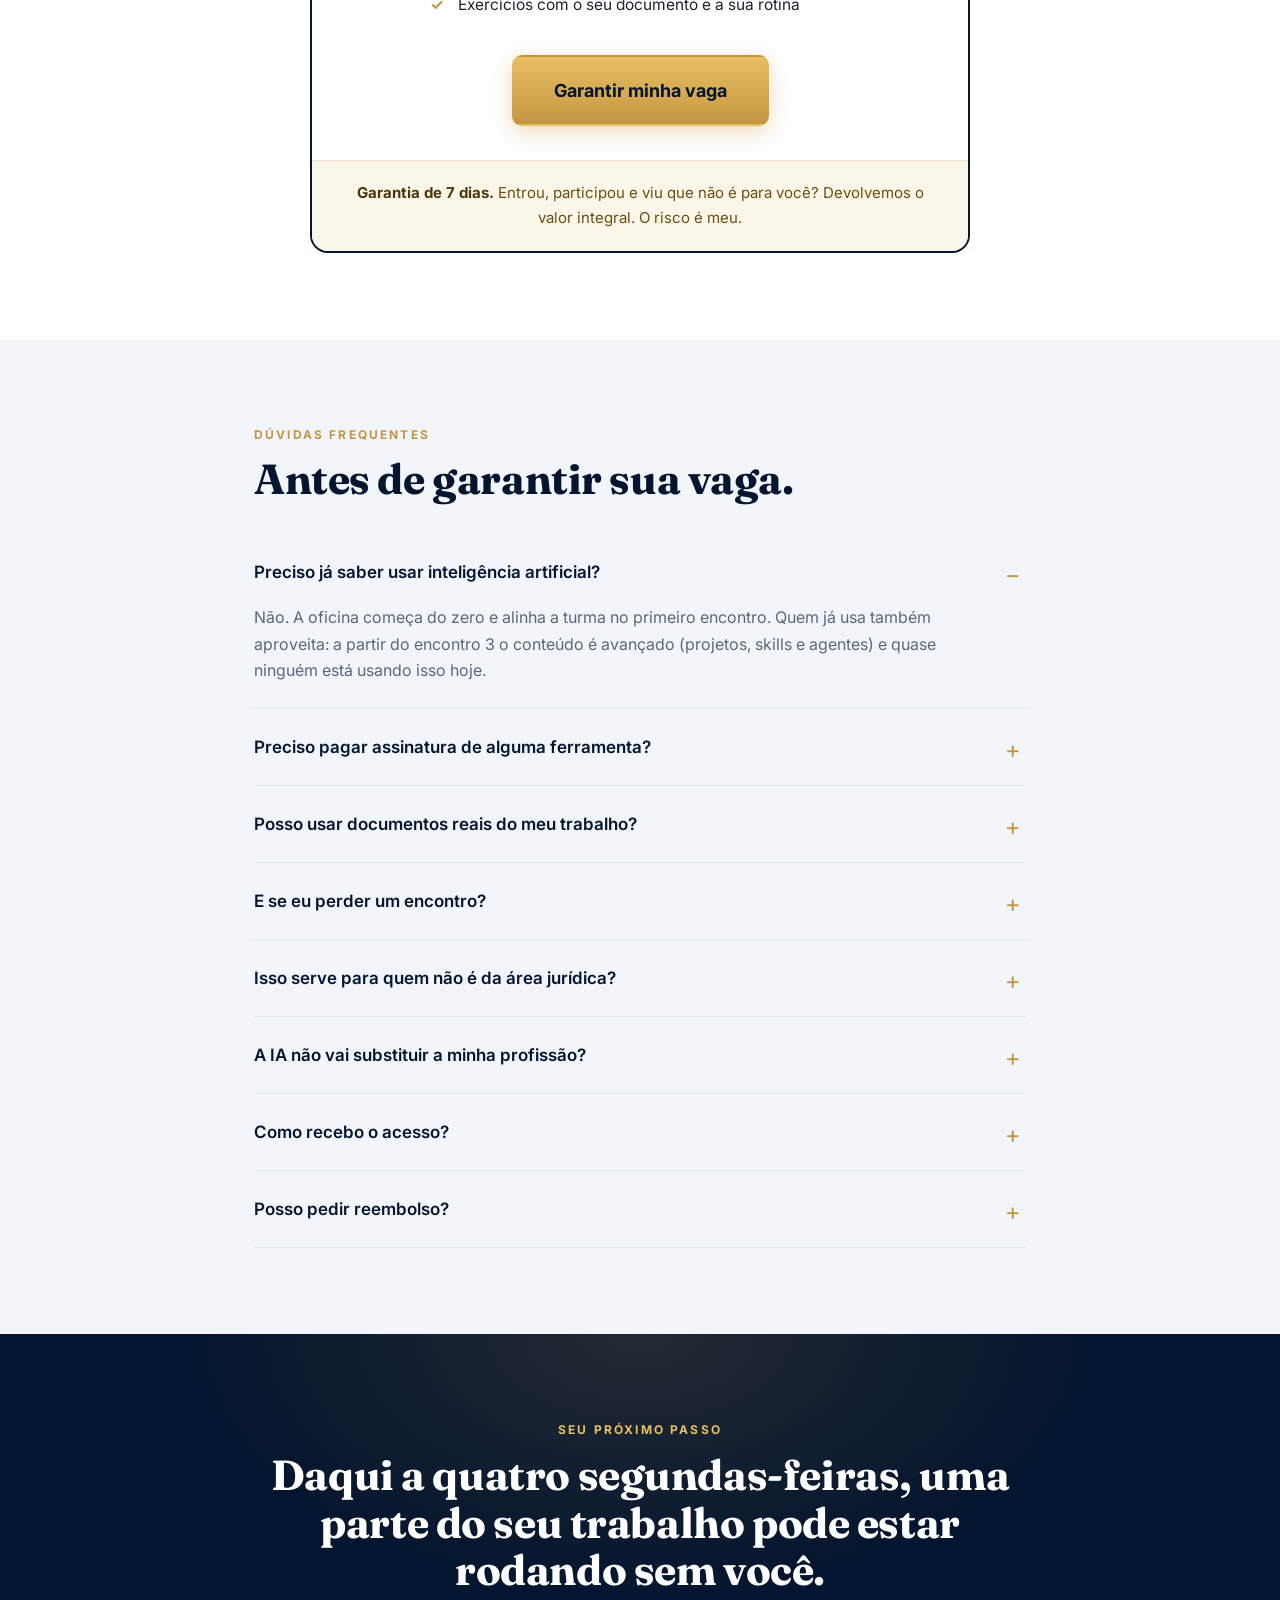
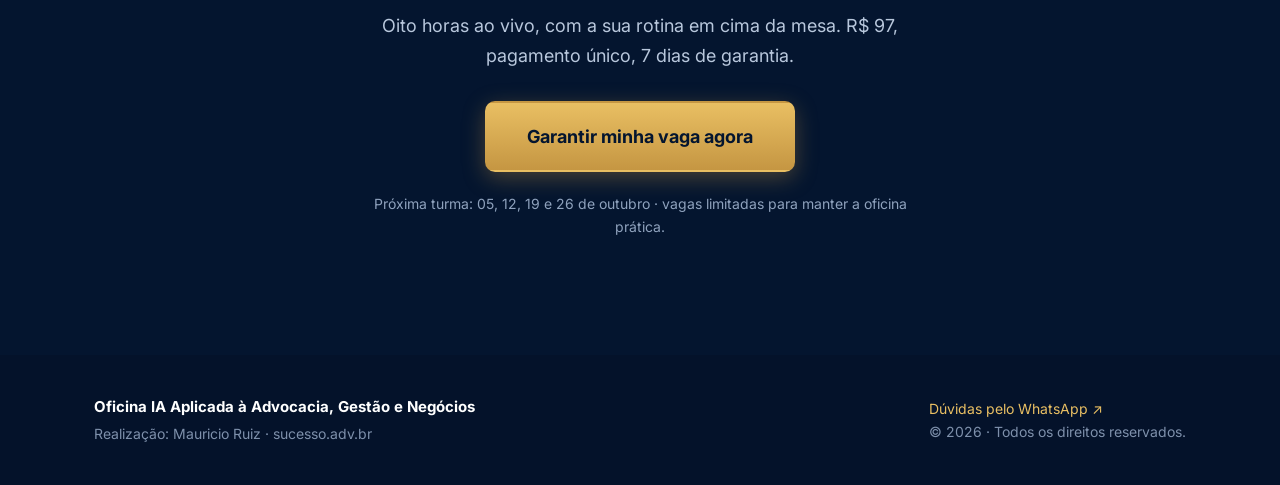
==== commit a45363ce: "Secao cerebro ganha imagem (cerebro dourado circuitos) em layout 2 colunas" ====
--- a/index.html
+++ b/index.html
@@ -228,7 +228,9 @@
 .brain-list li{padding:10px 0 10px 30px;position:relative;font-size:16px;color:#D6E1F0;border-bottom:1px solid rgba(35,64,110,.6)}
 .brain-list li:last-child{border-bottom:0}
 .brain-list li::before{content:"\2713";position:absolute;left:0;color:var(--gold-lt);font-weight:700}
-@media(max-width:900px){.brain-box{padding:32px 26px}}
+.brain-grid{display:grid;grid-template-columns:1.15fr .85fr;gap:44px;align-items:center}
+.brain-img img{width:100%;border-radius:12px;display:block}
+@media(max-width:900px){.brain-box{padding:32px 26px}.brain-grid{grid-template-columns:1fr;gap:28px}.brain-img{order:-1}.brain-img img{max-width:360px;margin:0 auto}}
 
 /* ---------- FERRAMENTAS ---------- */
 .tools{background:var(--navy-soft)}
@@ -535,6 +537,8 @@
 <section class="brain" id="cerebro">
  <div class="wrap">
  <div class="brain-box">
+ <div class="brain-grid">
+ <div>
  <span class="eyebrow">A peça que amarra tudo</span>
  <h2>Aprenda a criar um <em>cérebro</em>.</h2>
  <p class="lead">Um cérebro que guarda as suas preferências e o histórico do seu trabalho, lê centenas de documentos e filtra tudo de forma simples, sempre ao alcance de um clique.</p>
@@ -544,6 +548,11 @@
  <li>Lê centenas de documentos e filtra de forma simples</li>
  <li>Tudo ao alcance de um clique, para você e para a IA</li>
  </ul>
+ </div>
+ <div class="brain-img">
+ <img src="cerebro.jpg" alt="Cérebro digital: preferências, histórico e documentos ao alcance de um clique" loading="lazy">
+ </div>
+ </div>
  </div>
  </div>
 </section>
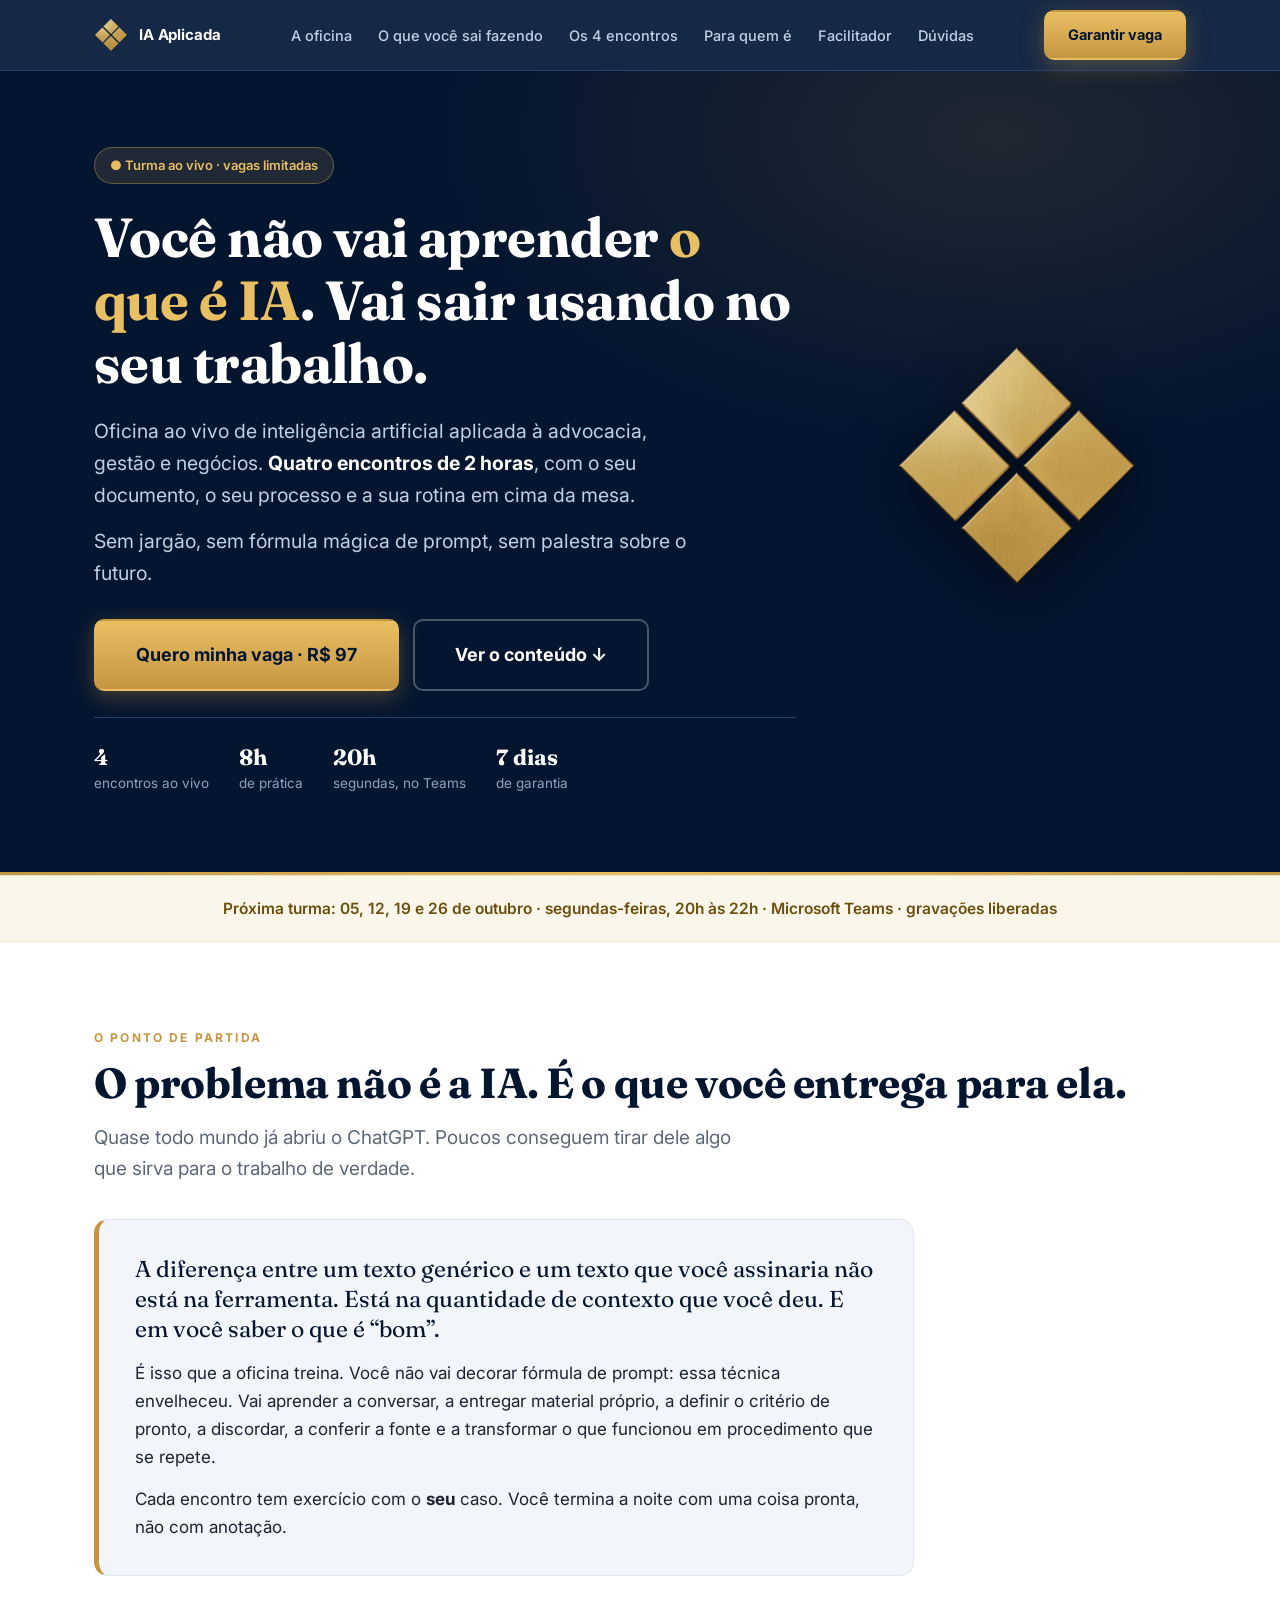
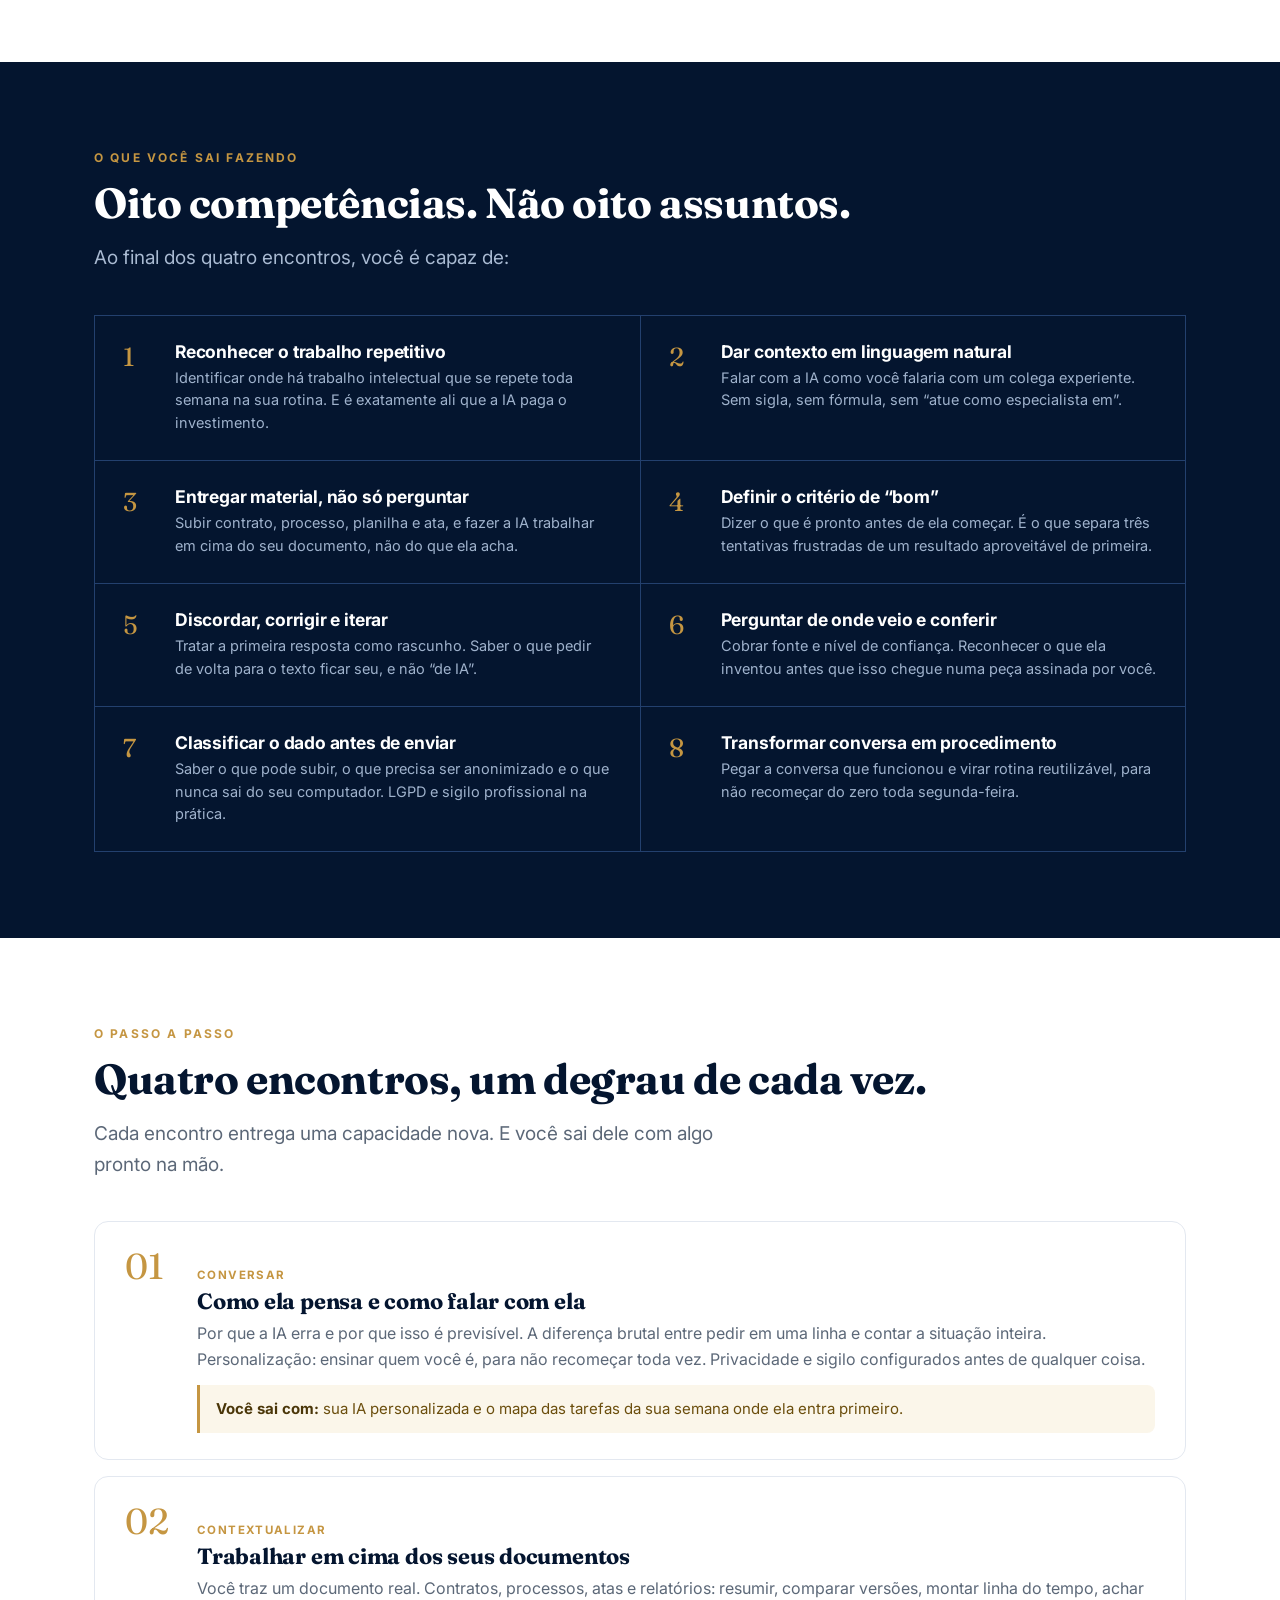
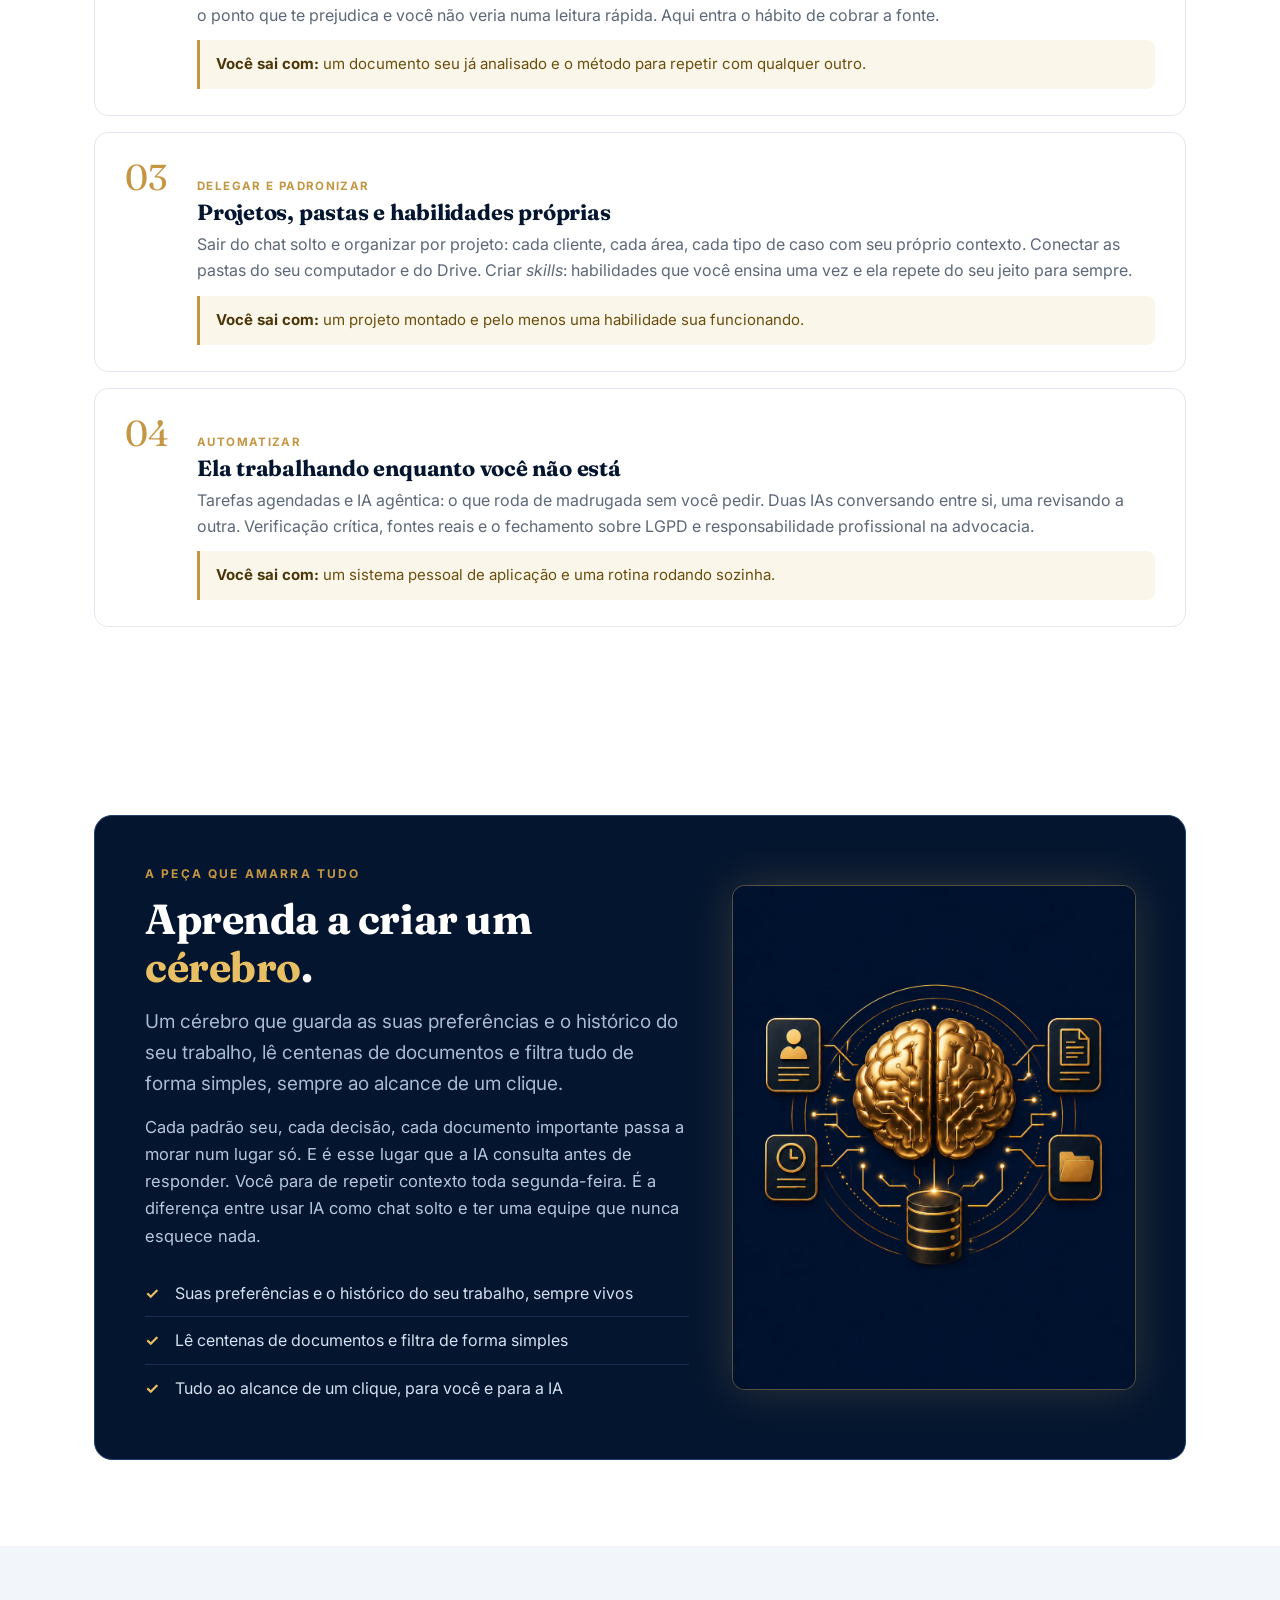
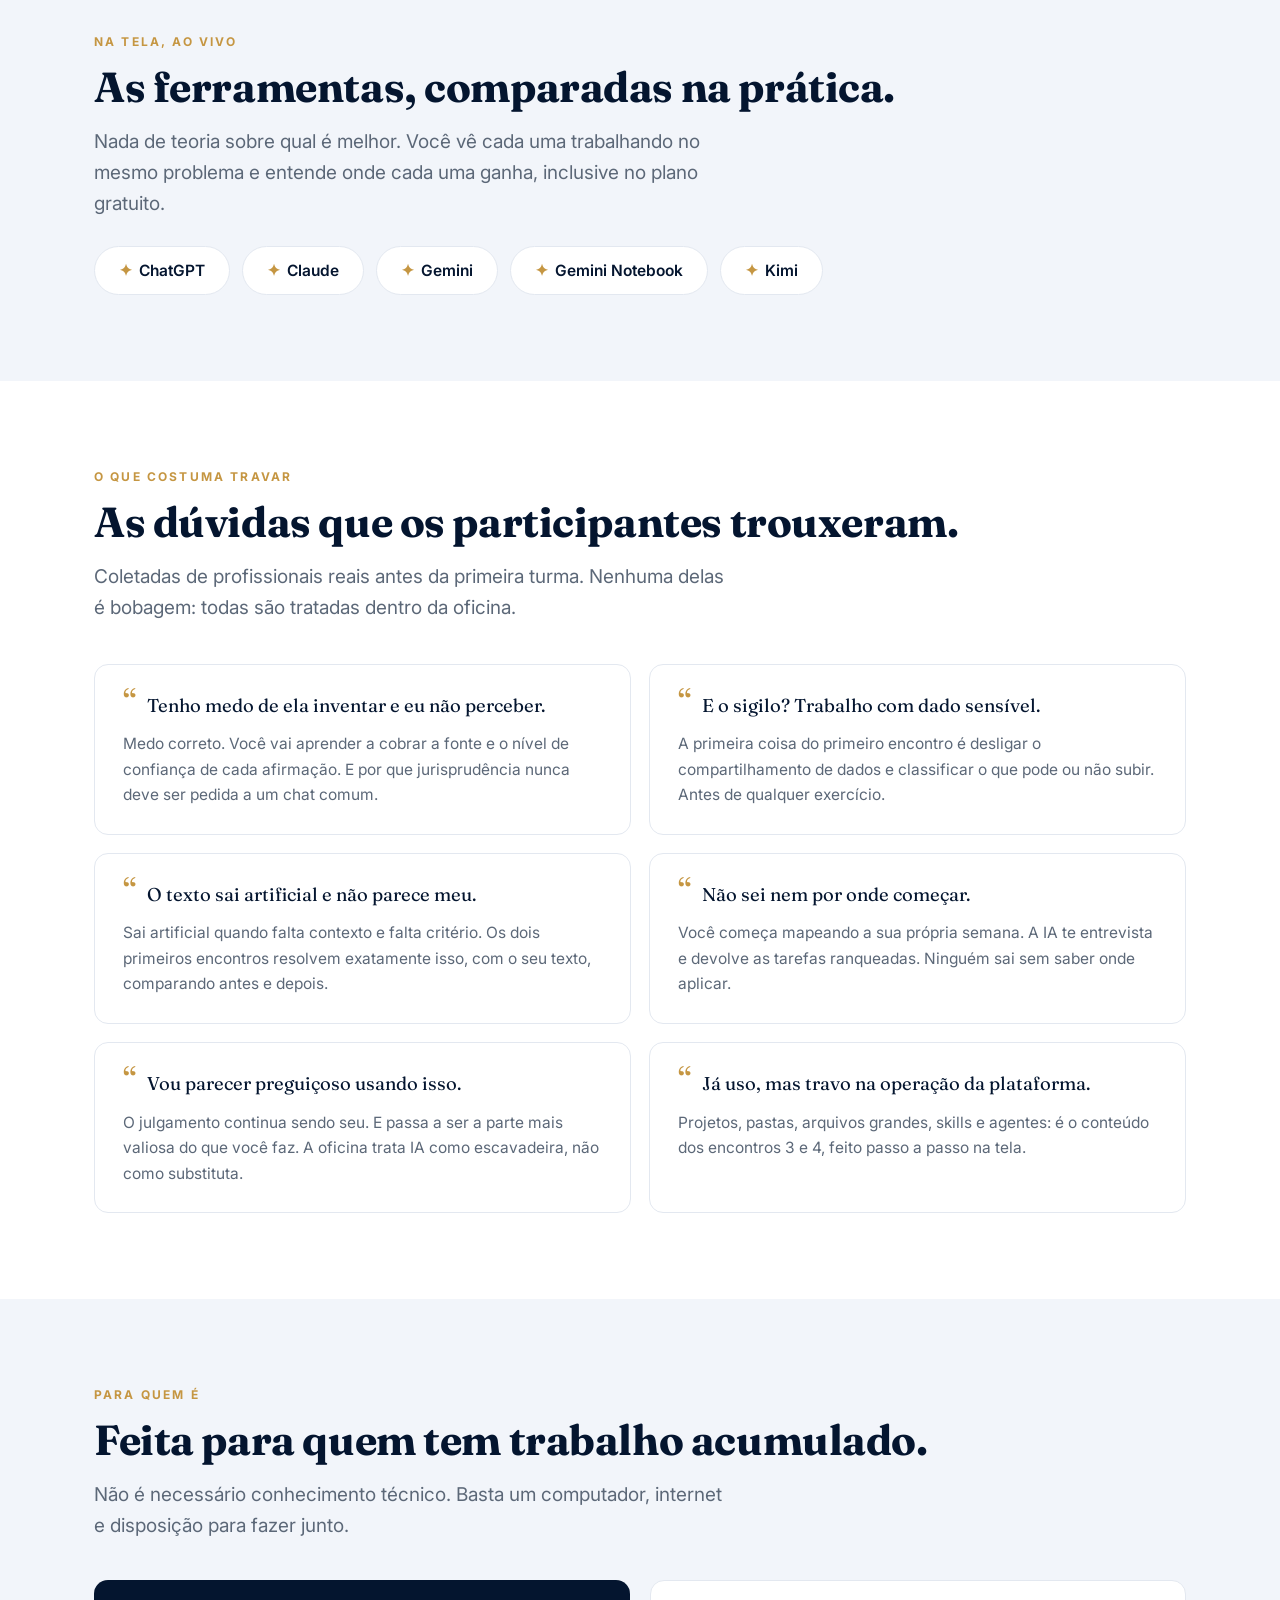
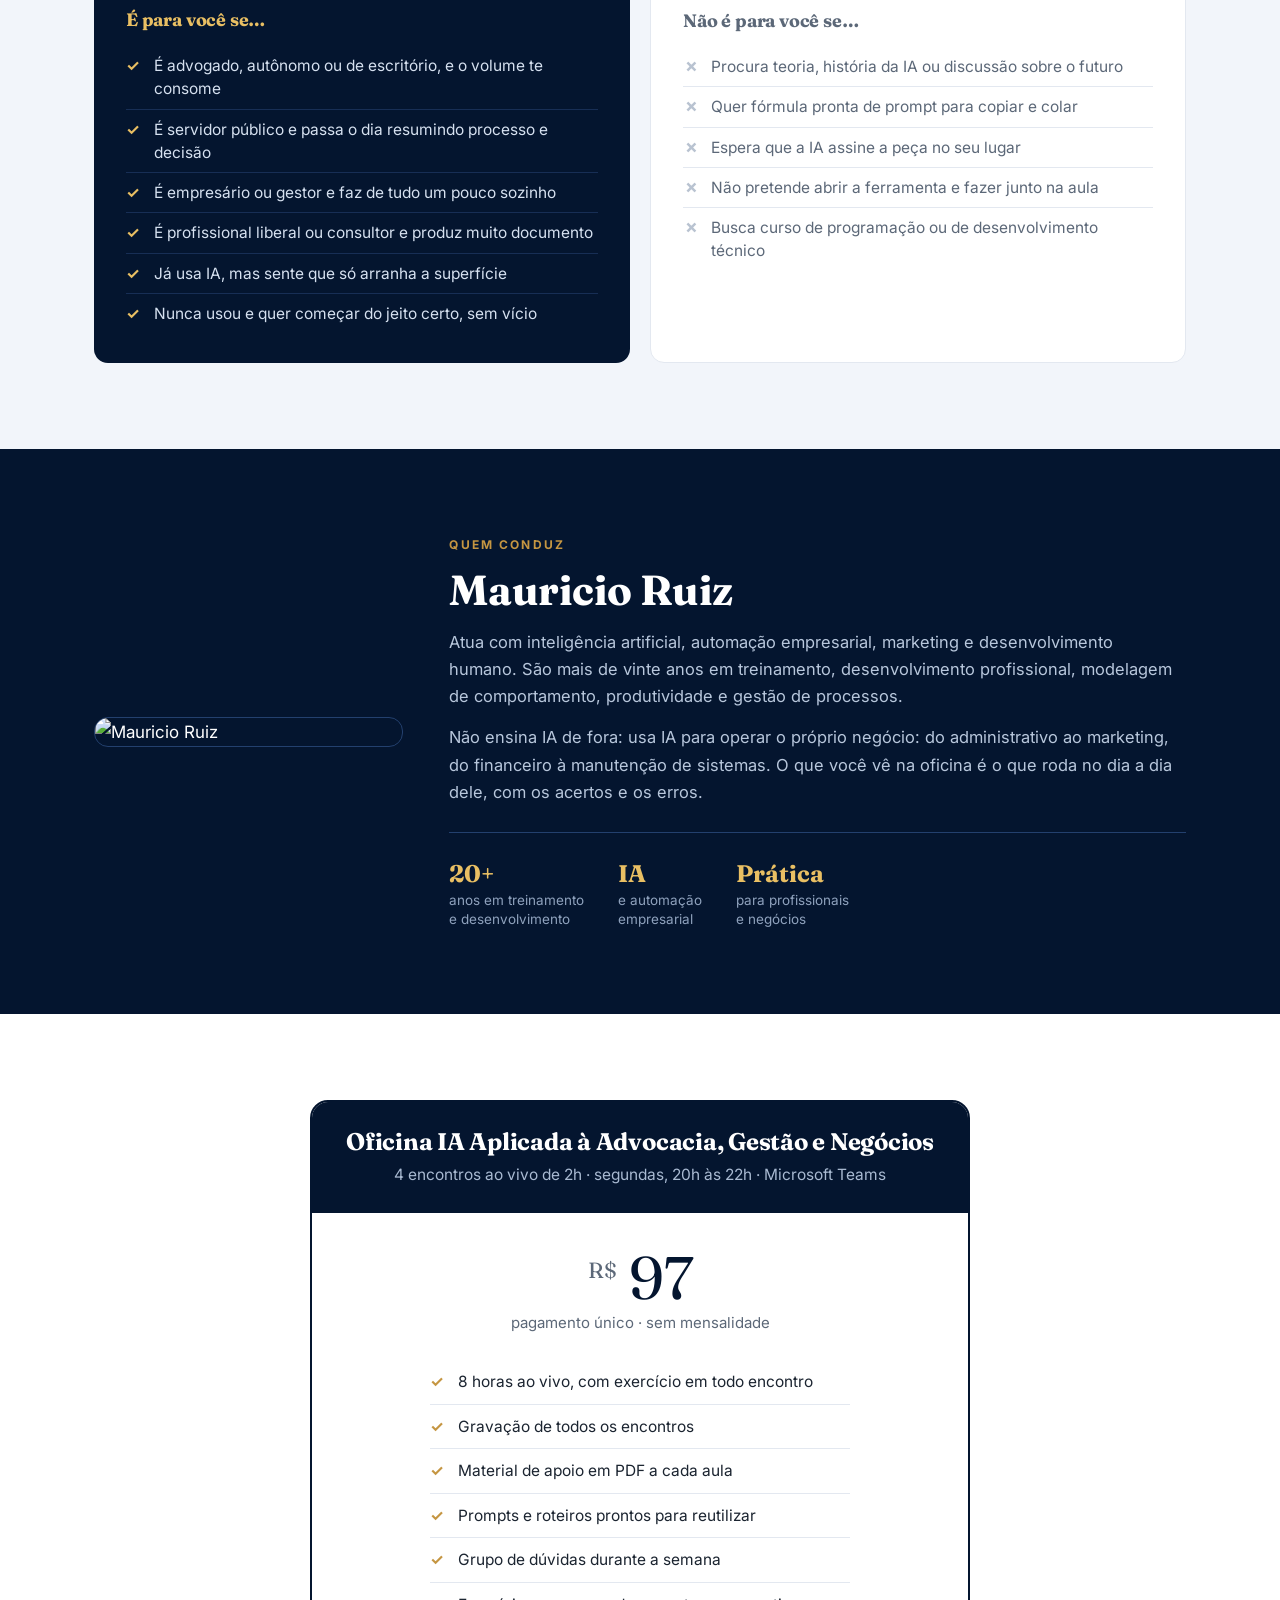
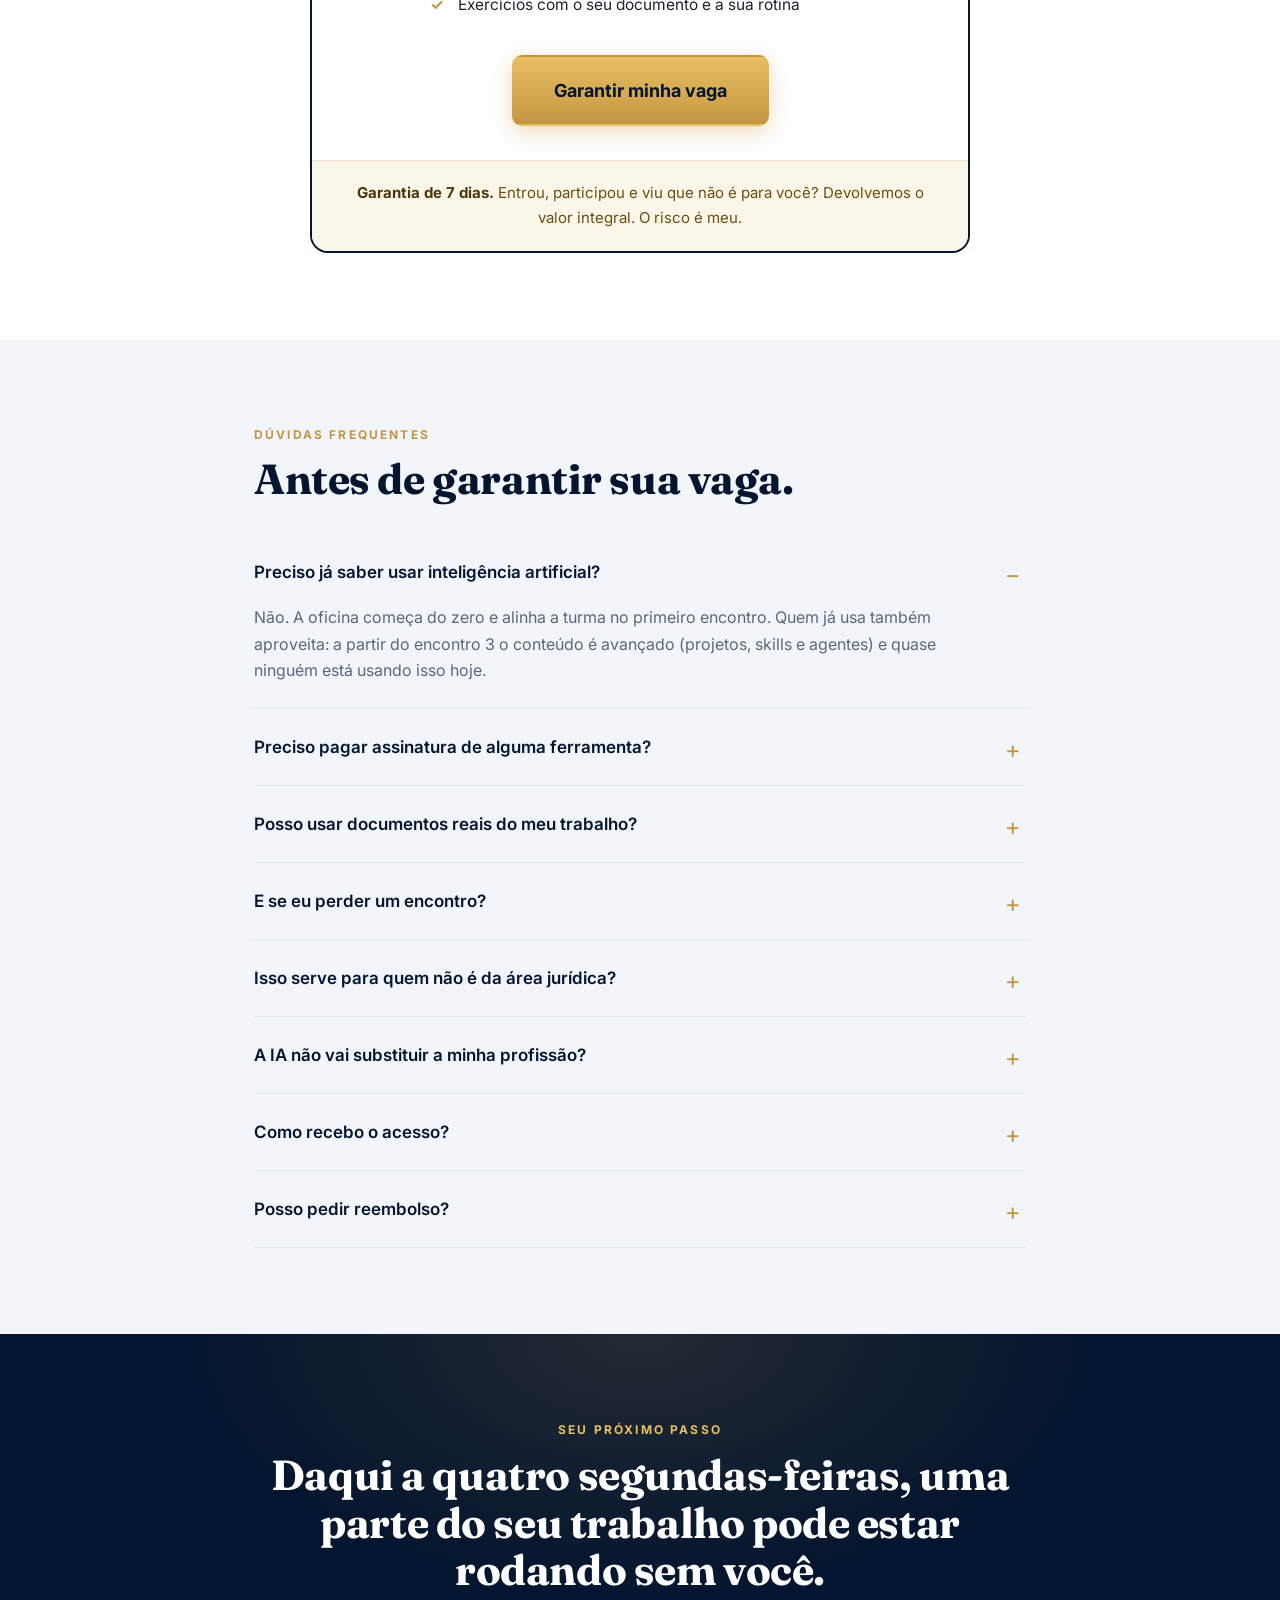
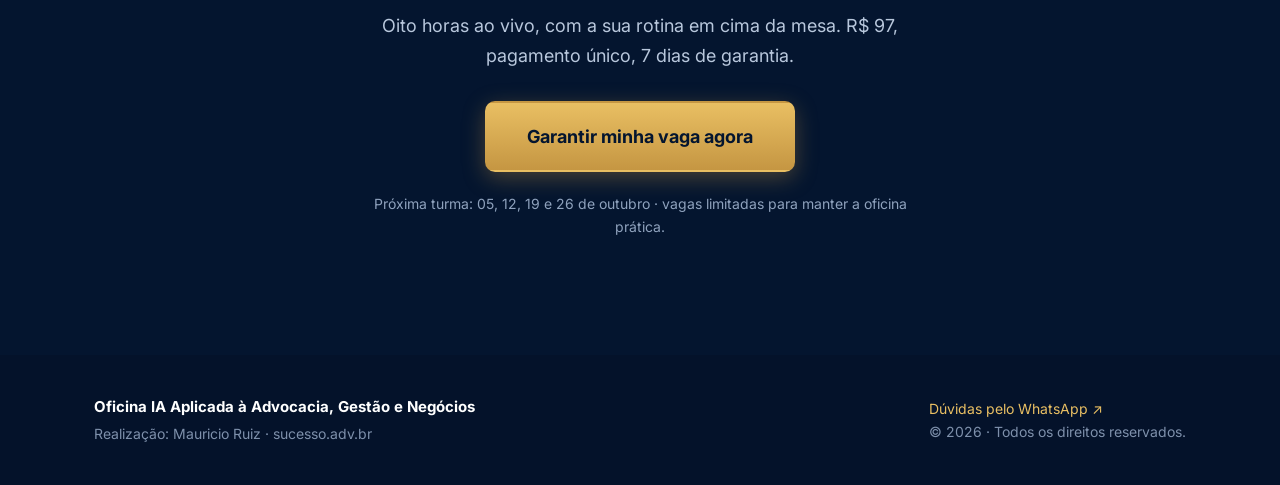
==== commit aa5d9233: "Cerebro: remove glow parcial do box, aplica contorno luminoso uniforme na imagem" ====
--- a/index.html
+++ b/index.html
@@ -216,7 +216,7 @@
 /* ---------- CÉREBRO ---------- */
 .brain{background:#fff}
 .brain-box{
- background:radial-gradient(600px 320px at 85% 0%, rgba(233,191,99,.16), transparent 62%), var(--navy);
+ background:var(--navy);
  border:1px solid var(--line-dark);border-radius:18px;
  padding:48px 50px;color:#fff;position:relative;overflow:hidden;
 }
@@ -229,7 +229,7 @@
 .brain-list li:last-child{border-bottom:0}
 .brain-list li::before{content:"\2713";position:absolute;left:0;color:var(--gold-lt);font-weight:700}
 .brain-grid{display:grid;grid-template-columns:1.15fr .85fr;gap:44px;align-items:center}
-.brain-img img{width:100%;border-radius:12px;display:block}
+.brain-img img{width:100%;border-radius:12px;display:block;box-shadow:0 0 46px rgba(233,191,99,.20),0 0 0 1px rgba(233,191,99,.30)}
 @media(max-width:900px){.brain-box{padding:32px 26px}.brain-grid{grid-template-columns:1fr;gap:28px}.brain-img{order:-1}.brain-img img{max-width:360px;margin:0 auto}}
 
 /* ---------- FERRAMENTAS ---------- */
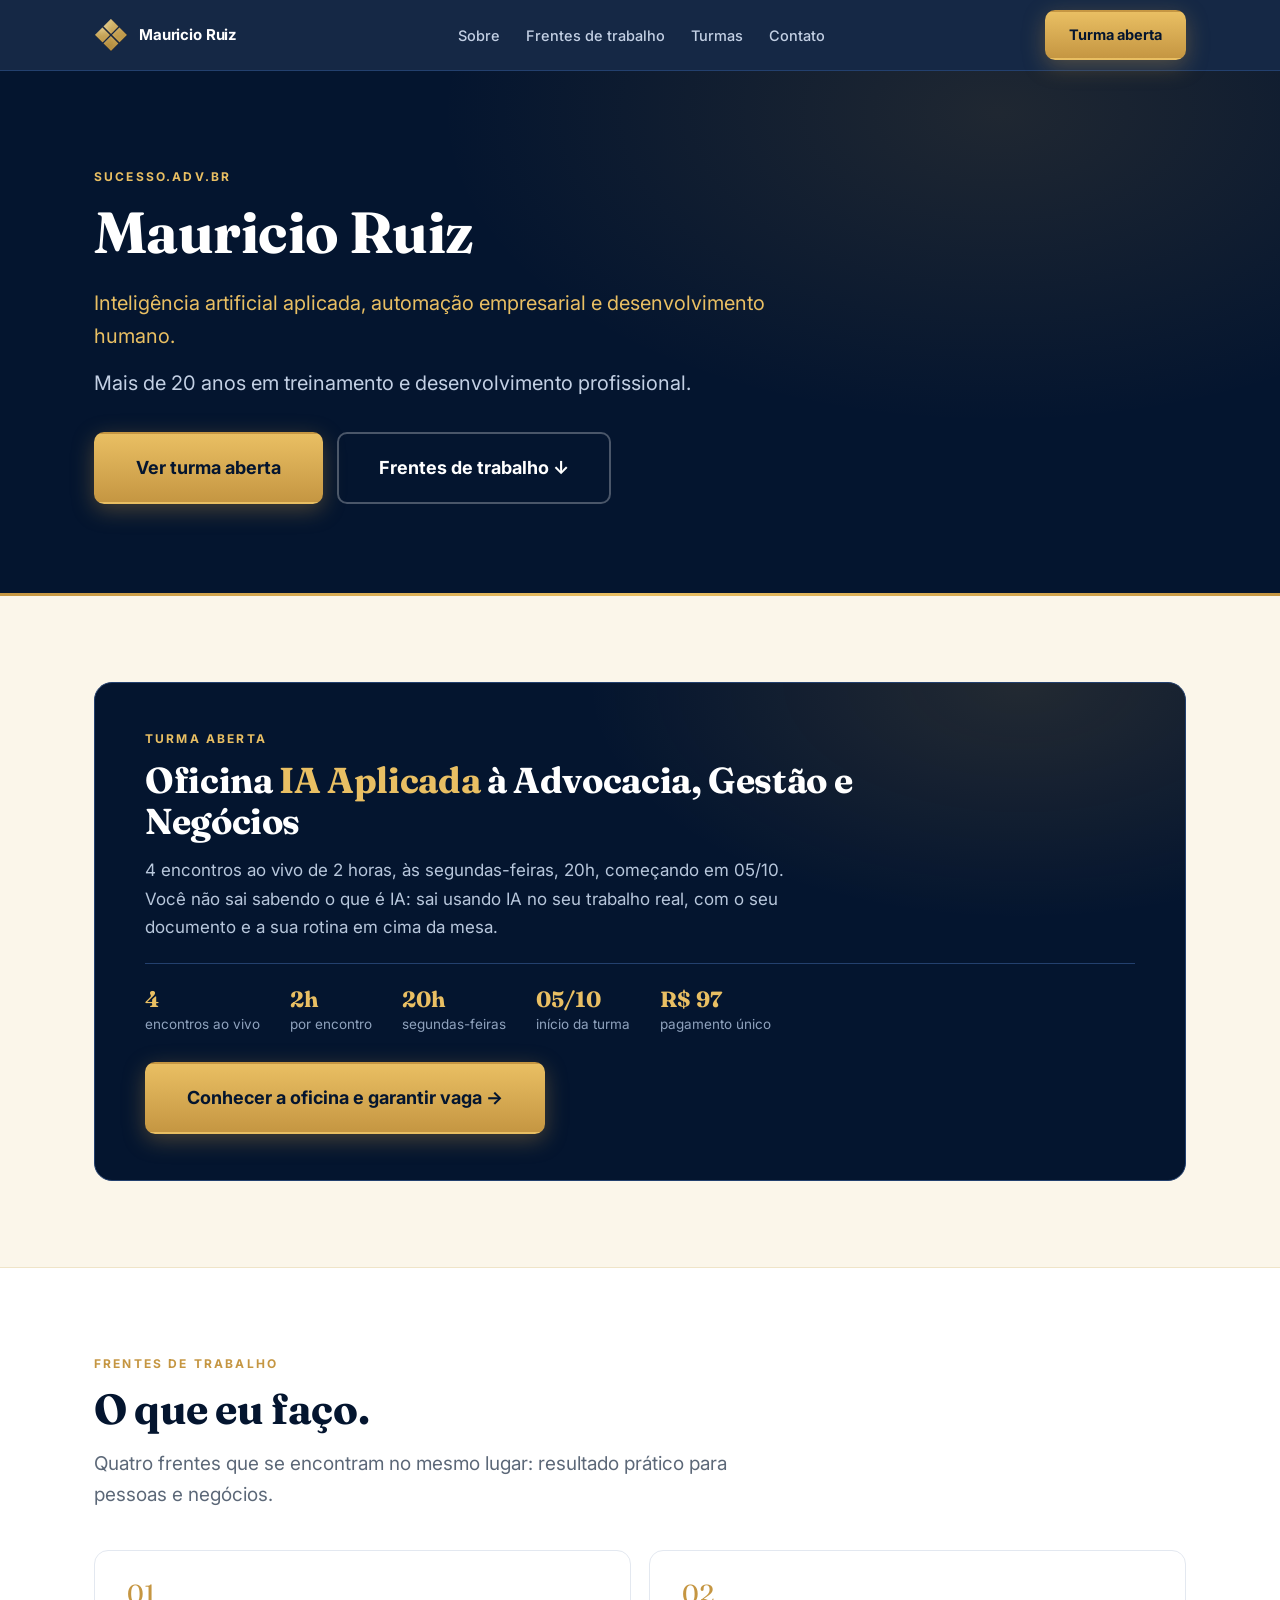
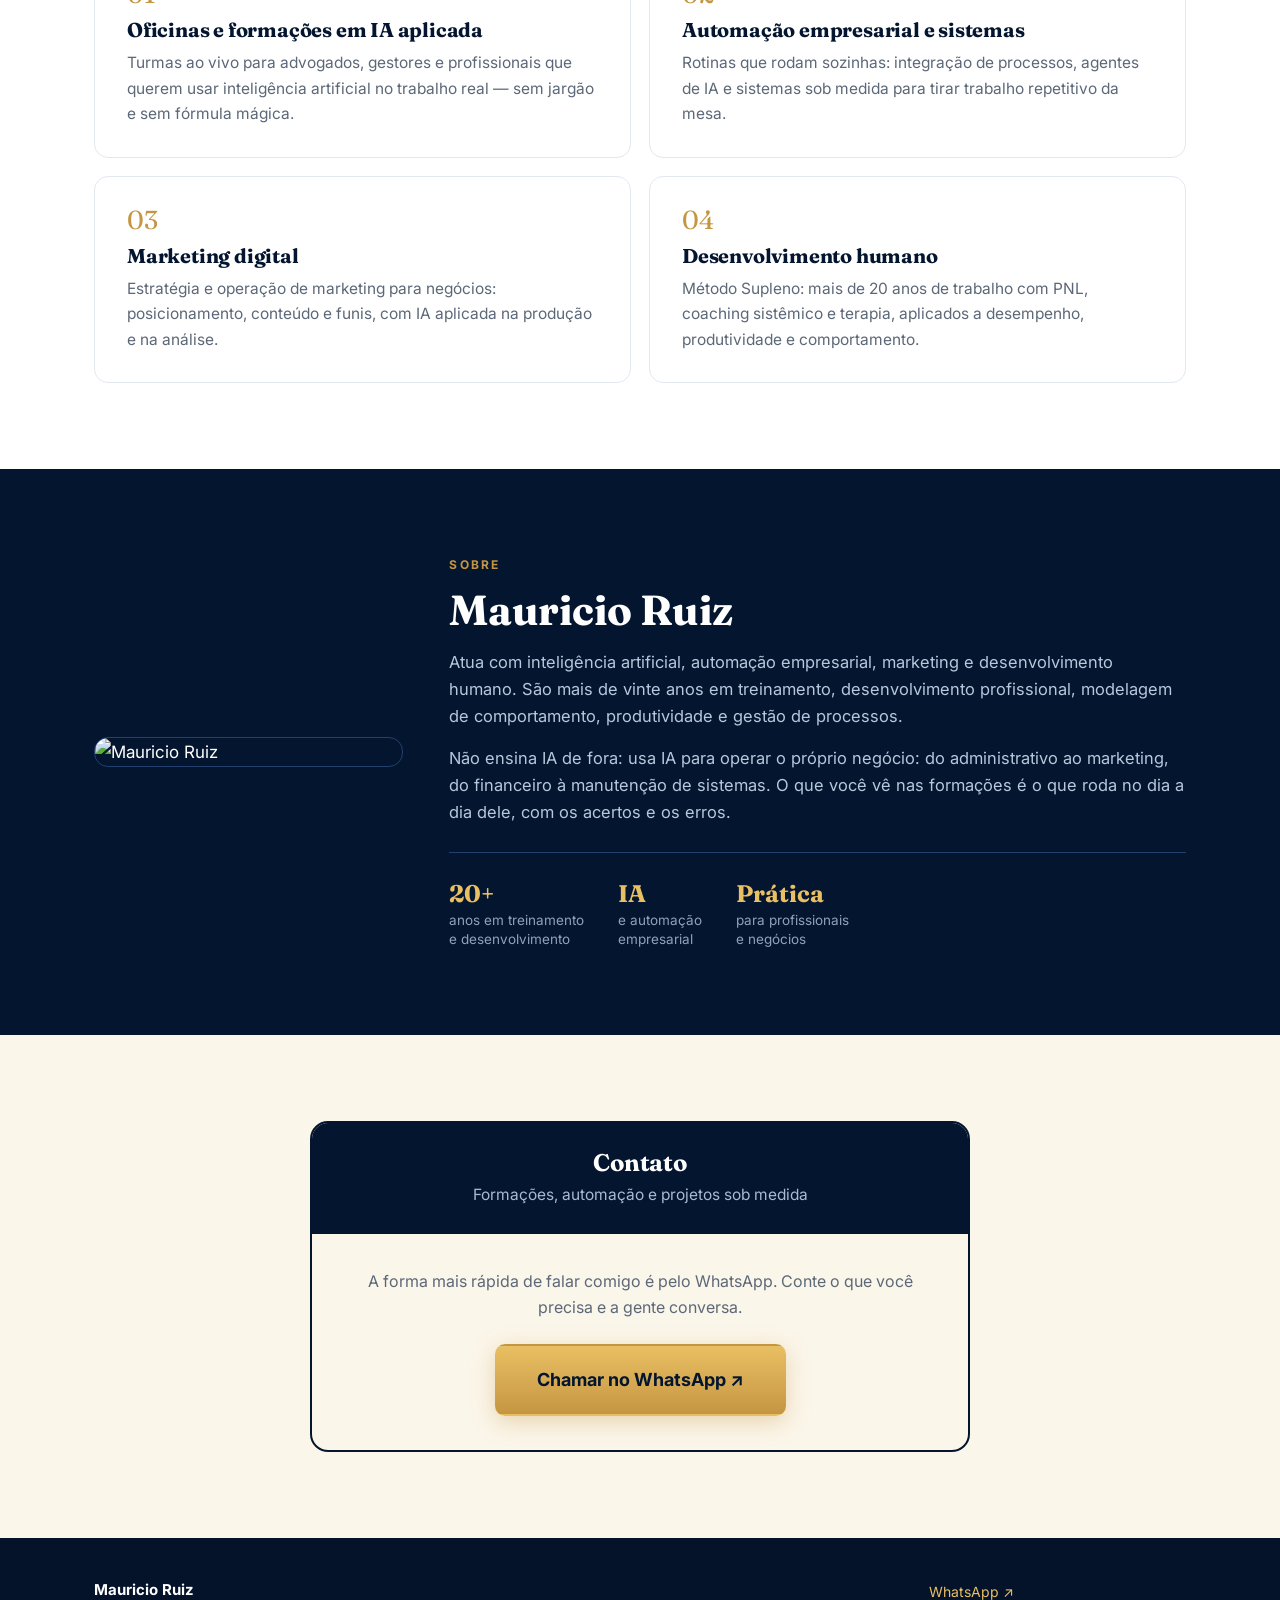
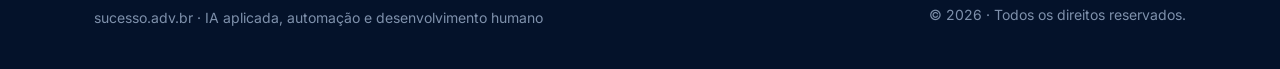
==== commit 56f190f6: "Reestrutura: home institucional na raiz + LP da Oficina em /oficina-ia/" ====
--- a/index.html
+++ b/index.html
@@ -3,26 +3,31 @@
 <head>
 <meta charset="utf-8">
 <meta name="viewport" content="width=device-width, initial-scale=1">
-<title>Oficina IA Aplicada à Advocacia, Gestão e Negócios | Mauricio Ruiz</title>
+<title>Mauricio Ruiz | IA Aplicada, Automação e Desenvolvimento Humano</title>
 
 <meta name="author" content="Mauricio Ruiz">
-<meta name="description" content="Oficina ao vivo de IA aplicada. 4 encontros de 2h no Teams. Para advogados, gestores e profissionais que querem usar IA no trabalho real, sem jargão e sem fórmula mágica.">
-<meta name="keywords" content="inteligência artificial,advocacia,gestão,negócios,IA para advogados,Mauricio Ruiz,curso de IA">
+<meta name="description" content="Mauricio Ruiz — Inteligência artificial aplicada, automação empresarial e desenvolvimento humano. Mais de 20 anos em treinamento e desenvolvimento profissional.">
+<meta name="keywords" content="Mauricio Ruiz,inteligência artificial aplicada,automação empresarial,desenvolvimento humano,oficina de IA,treinamento">
 <link rel="canonical" href="https://sucesso.adv.br/">
 
 <meta property="og:locale" content="pt_BR">
 <meta property="og:type" content="website">
-<meta property="og:title" content="Oficina IA Aplicada à Advocacia, Gestão e Negócios">
-<meta property="og:description" content="4 encontros ao vivo de 2h. Você sai usando IA no seu trabalho real. Não sai sabendo o que é IA.">
+<meta property="og:title" content="Mauricio Ruiz | IA Aplicada, Automação e Desenvolvimento Humano">
+<meta property="og:description" content="Inteligência artificial aplicada, automação empresarial e desenvolvimento humano. Mais de 20 anos em treinamento e desenvolvimento profissional.">
 <meta property="og:url" content="https://sucesso.adv.br/">
-<meta property="og:image" content="https://sucesso.adv.br/og-image-oficina.png">
+<meta property="og:image" content="https://sucesso.adv.br/og-image.jpg">
 <meta property="og:image:width" content="1200">
 <meta property="og:image:height" content="630">
-<meta property="og:image:alt" content="Oficina IA Aplicada à Advocacia, Gestão e Negócios · Mauricio Ruiz">
+<meta property="og:image:alt" content="Mauricio Ruiz · sucesso.adv.br">
 <meta name="twitter:card" content="summary_large_image">
-<meta name="twitter:title" content="Oficina IA Aplicada à Advocacia, Gestão e Negócios">
-<meta name="twitter:description" content="4 encontros ao vivo de 2h. Você sai usando IA no seu trabalho real.">
-<meta name="twitter:image" content="https://sucesso.adv.br/og-image-oficina.png">
+<meta name="twitter:title" content="Mauricio Ruiz | IA Aplicada, Automação e Desenvolvimento Humano">
+<meta name="twitter:description" content="Inteligência artificial aplicada, automação empresarial e desenvolvimento humano.">
+<meta name="twitter:image" content="https://sucesso.adv.br/og-image.jpg">
+
+<link rel="icon" href="/favicon.ico" sizes="any">
+<link rel="icon" type="image/png" sizes="32x32" href="/favicon-32.png">
+<link rel="apple-touch-icon" href="/favicon-180.png">
+<link rel="icon" type="image/svg+xml" href="/favicon.svg">
 
 <link rel="preconnect" href="https://fonts.googleapis.com">
 <link rel="preconnect" href="https://fonts.gstatic.com" crossorigin>
@@ -31,23 +36,12 @@
 <script type="application/ld+json">
 {
   "@context": "https://schema.org",
-  "@type": "Course",
-  "name": "Oficina IA Aplicada à Advocacia, Gestão e Negócios",
-  "description": "Oficina ao vivo de inteligência artificial aplicada: 4 encontros de 2h para advogados, gestores e profissionais.",
-  "provider": { "@type": "Person", "name": "Mauricio Ruiz", "url": "https://sucesso.adv.br/" },
-  "inLanguage": "pt-BR",
-  "offers": {
-    "@type": "Offer",
-    "price": "97.00",
-    "priceCurrency": "BRL",
-    "category": "Paid",
-    "url": "https://pay.cakto.com.br/tyznms8_1034293"
-  },
-  "hasCourseInstance": {
-    "@type": "CourseInstance",
-    "courseMode": "Online",
-    "courseWorkload": "PT8H"
-  }
+  "@type": "Person",
+  "name": "Mauricio Ruiz",
+  "url": "https://sucesso.adv.br/",
+  "image": "https://mauricioruiz.com.br/assets/mauricio-ruiz-hero@2x.webp",
+  "description": "Inteligência artificial aplicada, automação empresarial e desenvolvimento humano. Mais de 20 anos em treinamento e desenvolvimento profissional.",
+  "knowsAbout": ["Inteligência artificial aplicada", "Automação empresarial", "Marketing digital", "Desenvolvimento humano"]
 }
 </script>
 
@@ -106,8 +100,6 @@
 .btn-primary:hover{transform:translateY(-2px);box-shadow:0 10px 30px rgba(197,150,66,.45)}
 .btn-ghost{border-color:rgba(255,255,255,.28);color:#fff}
 .btn-ghost:hover{border-color:var(--gold-lt);color:var(--gold-lt)}
-.btn-dark{background:var(--navy);color:#fff}
-.btn-dark:hover{transform:translateY(-2px)}
 .btn-lg{font-size:18px;padding:19px 40px}
 
 /* ---------- NAV ---------- */
@@ -133,155 +125,49 @@
   background:
     radial-gradient(900px 500px at 78% 8%, rgba(197,150,66,.14), transparent 62%),
     var(--navy);
-  color:#fff;padding:76px 0 82px;position:relative;overflow:hidden;
+  color:#fff;padding:96px 0 92px;position:relative;overflow:hidden;
 }
 .hero::after{
   content:"";position:absolute;inset:auto 0 0 0;height:3px;
   background:linear-gradient(90deg,var(--gold),var(--gold-lt),var(--gold));
 }
-.hero-grid{display:grid;grid-template-columns:1.35fr .65fr;gap:52px;align-items:center}
-.pill{
-  display:inline-flex;align-items:center;gap:8px;
-  background:rgba(233,191,99,.12);border:1px solid rgba(233,191,99,.35);
-  color:var(--gold-lt);font-size:13px;font-weight:600;
-  padding:7px 15px;border-radius:100px;margin-bottom:22px;
-}
-.hero h1{font-size:clamp(34px,5.2vw,55px);color:#fff;margin-bottom:20px}
+.hero h1{font-size:clamp(36px,5.4vw,58px);color:#fff;margin-bottom:22px;max-width:820px}
 .hero h1 em{font-style:normal;color:var(--gold-lt)}
-.hero p.sub{font-size:19.5px;color:#C3D0E4;max-width:600px;margin-bottom:14px}
-.hero p.sub strong{color:#fff}
-.hero-cta{display:flex;gap:14px;flex-wrap:wrap;margin:30px 0 26px}
-.hero-meta{display:flex;gap:30px;flex-wrap:wrap;padding-top:24px;border-top:1px solid var(--line-dark)}
-.hero-meta div{font-size:13.5px;color:#8FA2BD;line-height:1.4}
-.hero-meta b{display:block;color:#fff;font-size:22px;font-family:var(--serif);margin-bottom:1px}
-.hero-logo{text-align:center}
-.hero-logo img{width:100%;max-width:250px;filter:drop-shadow(0 14px 34px rgba(0,0,0,.45))}
-
-/* ---------- FAIXA ---------- */
-.strip{background:var(--cream);border-top:1px solid #EFE4C8;border-bottom:1px solid #EFE4C8;padding:20px 0}
-.strip .wrap{display:flex;align-items:center;justify-content:center;gap:14px;flex-wrap:wrap;text-align:center}
-.strip p{margin:0;font-size:15.5px;color:#6B4E0D;font-weight:600}
-
-/* ---------- PROMESSA ---------- */
-.promise{background:#fff}
-.promise-box{
-  border:1px solid var(--line);border-left:5px solid var(--gold);
-  border-radius:var(--radius);padding:34px 36px;background:var(--navy-soft);
-  max-width:820px;
-}
-.promise-box p:last-child{margin-bottom:0}
-.promise-box .big{font-family:var(--serif);font-size:23px;color:var(--navy);line-height:1.32;margin-bottom:14px}
-
-/* ---------- COMPETÊNCIAS ---------- */
-.skills{background:var(--navy);color:#fff}
-.skills h2{color:#fff}
-.skills .lead{color:#A9BAD2}
-.skill-grid{display:grid;grid-template-columns:repeat(2,1fr);gap:0;margin-top:42px;
-  border-top:1px solid var(--line-dark);border-left:1px solid var(--line-dark)}
-.skill{
-  padding:26px 28px;border-right:1px solid var(--line-dark);border-bottom:1px solid var(--line-dark);
-  display:flex;gap:18px;align-items:flex-start;
-}
-.skill .n{
+.hero p.sub{font-size:20px;color:#C3D0E4;max-width:680px;margin-bottom:14px}
+.hero-cta{display:flex;gap:14px;flex-wrap:wrap;margin-top:32px}
+
+/* ---------- TURMA ABERTA ---------- */
+.turma{background:var(--cream);border-bottom:1px solid #EFE4C8}
+.turma-box{
+  background:var(--navy);
+  border:1px solid var(--line-dark);border-radius:18px;
+  padding:46px 50px;color:#fff;position:relative;overflow:hidden;
+  background-image:radial-gradient(700px 380px at 85% 0%, rgba(197,150,66,.16), transparent 62%);
+}
+.turma-box .eyebrow{color:var(--gold-lt)}
+.turma-box h2{color:#fff;font-size:clamp(26px,3.4vw,36px);max-width:760px}
+.turma-box h2 em{font-style:normal;color:var(--gold-lt)}
+.turma-box p{color:#B8C7DC;font-size:17px;max-width:680px}
+.turma-meta{display:flex;gap:30px;flex-wrap:wrap;margin:22px 0 28px;padding-top:20px;border-top:1px solid var(--line-dark)}
+.turma-meta div{font-size:13.5px;color:#8FA2BD;line-height:1.4}
+.turma-meta b{display:block;color:var(--gold-lt);font-size:22px;font-family:var(--serif);margin-bottom:1px}
+
+/* ---------- FRENTES ---------- */
+.front-grid{display:grid;grid-template-columns:repeat(2,1fr);gap:18px;margin-top:40px}
+.front{
+  border:1px solid var(--line);border-radius:var(--radius);
+  padding:30px 32px;background:#fff;
+  transition:box-shadow .18s ease, border-color .18s ease;
+}
+.front:hover{box-shadow:0 10px 30px rgba(7,27,58,.09);border-color:#C9D4E4}
+.front .n{
   font-family:var(--serif);font-size:26px;color:var(--gold);line-height:1;
-  min-width:34px;padding-top:2px;
-}
-.skill h3{color:#fff;font-size:17.5px;margin-bottom:5px;font-family:var(--sans);font-weight:700}
-.skill p{color:#9FB2CC;font-size:14.5px;margin:0;line-height:1.55}
-
-/* ---------- GRADE ---------- */
-.mod{
-  border:1px solid var(--line);border-radius:var(--radius);
-  padding:0;margin-bottom:16px;overflow:hidden;background:#fff;
-  transition:box-shadow .18s ease, border-color .18s ease;
-}
-.mod:hover{box-shadow:0 10px 30px rgba(7,27,58,.09);border-color:#C9D4E4}
-.mod-head{display:flex;gap:20px;align-items:baseline;padding:26px 30px 6px}
-.mod-num{
-  font-family:var(--serif);font-size:36px;color:var(--gold);line-height:1;min-width:52px;
-}
-.mod-head h3{font-size:22px;font-family:var(--serif)}
-.mod-head .tag{
-  font-size:11.5px;font-weight:700;letter-spacing:.12em;text-transform:uppercase;
-  color:var(--gold);display:block;margin-bottom:4px;
-}
-.mod-body{padding:0 30px 26px 102px}
-.mod-body p{color:var(--muted);font-size:16px;margin-bottom:12px}
-.mod-out{
-  background:var(--cream);border-left:3px solid var(--gold);
-  padding:12px 16px;border-radius:0 8px 8px 0;font-size:15px;color:#6B4E0D;
-}
-.mod-out b{color:#4a3608}
-
-/* ---------- CÉREBRO ---------- */
-.brain{background:#fff}
-.brain-box{
- background:var(--navy);
- border:1px solid var(--line-dark);border-radius:18px;
- padding:48px 50px;color:#fff;position:relative;overflow:hidden;
-}
-.brain-box h2{color:#fff}
-.brain-box h2 em{font-style:normal;color:var(--gold-lt)}
-.brain-box .lead{color:#A9BAD2;font-size:19px;max-width:700px}
-.brain-box p.comp{color:#B8C7DC;font-size:16.5px;max-width:700px}
-.brain-list{list-style:none;margin-top:20px;max-width:660px}
-.brain-list li{padding:10px 0 10px 30px;position:relative;font-size:16px;color:#D6E1F0;border-bottom:1px solid rgba(35,64,110,.6)}
-.brain-list li:last-child{border-bottom:0}
-.brain-list li::before{content:"\2713";position:absolute;left:0;color:var(--gold-lt);font-weight:700}
-.brain-grid{display:grid;grid-template-columns:1.15fr .85fr;gap:44px;align-items:center}
-.brain-img img{width:100%;border-radius:12px;display:block;box-shadow:0 0 46px rgba(233,191,99,.20),0 0 0 1px rgba(233,191,99,.30)}
-@media(max-width:900px){.brain-box{padding:32px 26px}.brain-grid{grid-template-columns:1fr;gap:28px}.brain-img{order:-1}.brain-img img{max-width:360px;margin:0 auto}}
-
-/* ---------- FERRAMENTAS ---------- */
-.tools{background:var(--navy-soft)}
-.tool-row{display:flex;gap:12px;flex-wrap:wrap;margin-top:26px}
-.tool{
-  background:#fff;border:1px solid var(--line);border-radius:100px;
-  padding:11px 24px;font-weight:600;font-size:15.5px;color:var(--navy);
-}
-.tool span{color:var(--gold);margin-right:7px}
-
-/* ---------- OBJEÇÕES ---------- */
-.obj-grid{display:grid;grid-template-columns:repeat(2,1fr);gap:18px;margin-top:40px}
-.obj{border:1px solid var(--line);border-radius:var(--radius);padding:26px 28px;background:#fff}
-.obj .q{
-  font-family:var(--serif);font-size:18.5px;color:var(--navy);margin-bottom:10px;
-  display:flex;gap:10px;align-items:flex-start;
-}
-.obj .q::before{content:"“";color:var(--gold);font-size:34px;line-height:.7;font-family:var(--serif)}
-.obj p{color:var(--muted);font-size:15.5px;margin:0}
-
-/* ---------- PARA QUEM ---------- */
-.two{display:grid;grid-template-columns:1fr 1fr;gap:20px;margin-top:38px}
-.card-yes,.card-no{border-radius:var(--radius);padding:30px 32px}
-.card-yes{background:var(--navy);color:#fff}
-.card-no{background:#fff;border:1px solid var(--line)}
-.card-yes h3{color:var(--gold-lt);margin-bottom:16px;font-size:18px}
-.card-no h3{color:var(--muted);margin-bottom:16px;font-size:18px}
-.card-yes ul,.card-no ul{list-style:none}
-.card-yes li,.card-no li{padding:8px 0 8px 28px;position:relative;font-size:15.5px;line-height:1.5}
-.card-yes li{color:#D6E1F0;border-bottom:1px solid rgba(35,64,110,.6)}
-.card-no li{color:var(--muted);border-bottom:1px solid var(--line)}
-.card-yes li:last-child,.card-no li:last-child{border-bottom:0}
-.card-yes li::before{content:"✓";position:absolute;left:0;color:var(--gold-lt);font-weight:700}
-.card-no li::before{content:"×";position:absolute;left:2px;color:#B9C3D1;font-weight:700;font-size:19px;line-height:1.2}
-
-/* ---------- DEPOIMENTOS ---------- */
-.social{background:var(--cream)}
-.quote-grid{display:grid;grid-template-columns:repeat(3,1fr);gap:18px;margin-top:38px}
-.quote{
-  background:#fff;border:1px solid #EFE4C8;border-radius:var(--radius);
-  padding:26px 28px;display:flex;flex-direction:column;
-}
-.quote p{font-size:16px;color:var(--ink);line-height:1.6;flex:1}
-.quote .who{
-  margin-top:16px;padding-top:14px;border-top:1px solid #F0E6CE;
-  font-size:14px;color:var(--muted);
-}
-.quote .who b{display:block;color:var(--navy);font-size:15px}
-.quote::before{content:"“";font-family:var(--serif);font-size:44px;color:var(--gold);line-height:.6;display:block;margin-bottom:8px}
-
-/* ---------- FACILITADOR ---------- */
+  margin-bottom:12px;display:block;
+}
+.front h3{font-size:20px;margin-bottom:8px;font-family:var(--serif)}
+.front p{color:var(--muted);font-size:15.5px;margin:0}
+
+/* ---------- SOBRE ---------- */
 .fac{background:var(--navy);color:#fff}
 .fac h2{color:#fff}
 .fac-grid{display:grid;grid-template-columns:.42fr 1fr;gap:46px;align-items:center}
@@ -291,53 +177,17 @@
 .fac-stats div{font-size:13.5px;color:#8FA2BD;line-height:1.4}
 .fac-stats b{display:block;color:var(--gold-lt);font-size:24px;font-family:var(--serif)}
 
-/* ---------- OFERTA ---------- */
-.offer{background:#fff}
-.offer-box{
+/* ---------- CONTATO ---------- */
+.contact{background:var(--cream)}
+.contact-box{
   max-width:660px;margin:0 auto;text-align:center;
   border:2px solid var(--navy);border-radius:18px;overflow:hidden;
 }
-.offer-top{background:var(--navy);color:#fff;padding:26px 30px}
-.offer-top h3{color:#fff;font-size:24px;margin-bottom:6px}
-.offer-top p{color:#A9BAD2;font-size:15.5px;margin:0}
-.offer-body{padding:34px 30px}
-.price{font-family:var(--serif);font-size:60px;color:var(--navy);line-height:1;margin-bottom:4px}
-.price small{font-size:22px;color:var(--muted);vertical-align:super}
-.price-note{color:var(--muted);font-size:15px;margin-bottom:24px}
-.offer-list{list-style:none;text-align:left;max-width:420px;margin:0 auto 28px}
-.offer-list li{padding:9px 0 9px 28px;position:relative;font-size:15.5px;border-bottom:1px solid var(--line)}
-.offer-list li:last-child{border-bottom:0}
-.offer-list li::before{content:"✓";position:absolute;left:0;color:var(--gold);font-weight:700}
-.guarantee{
-  background:var(--cream);border-top:1px solid #EFE4C8;padding:20px 30px;
-  font-size:15px;color:#6B4E0D;
-}
-.guarantee b{color:#4a3608}
-
-/* ---------- FAQ ---------- */
-details{border-bottom:1px solid var(--line);padding:6px 0}
-summary{
-  cursor:pointer;list-style:none;padding:18px 40px 18px 0;position:relative;
-  font-weight:600;font-size:17px;color:var(--navy);
-}
-summary::-webkit-details-marker{display:none}
-summary::after{
-  content:"+";position:absolute;right:6px;top:15px;font-size:24px;
-  color:var(--gold);font-weight:400;transition:transform .2s;
-}
-details[open] summary::after{content:"−"}
-details p{color:var(--muted);font-size:16px;padding:0 40px 18px 0;margin:0}
-
-/* ---------- CTA FINAL ---------- */
-.final{
-  background:
-    radial-gradient(700px 400px at 50% 0%, rgba(197,150,66,.16), transparent 65%),
-    var(--navy);
-  color:#fff;text-align:center;
-}
-.final h2{color:#fff;max-width:760px;margin:0 auto 16px}
-.final p{color:#B8C7DC;font-size:18px;max-width:560px;margin:0 auto 30px}
-.final .note{font-size:14px;color:#8FA2BD;margin-top:20px}
+.contact-top{background:var(--navy);color:#fff;padding:26px 30px}
+.contact-top h3{color:#fff;font-size:24px;margin-bottom:6px}
+.contact-top p{color:#A9BAD2;font-size:15.5px;margin:0}
+.contact-body{padding:34px 30px}
+.contact-body p{color:var(--muted);font-size:16px;margin-bottom:24px}
 
 /* ---------- RODAPÉ ---------- */
 footer{background:#04122A;color:#7E90AB;padding:40px 0;font-size:14px}
@@ -349,10 +199,11 @@
 /* ---------- RESPONSIVO ---------- */
 @media(max-width:900px){
   section{padding:60px 0}
-  .hero-grid,.fac-grid{grid-template-columns:1fr;gap:34px}
-  .hero-logo{order:-1}
-  .hero-logo img{max-width:150px}
-  .skill-grid,.obj-grid,.two,.quote-grid{grid-template-columns:1fr}
+  .hero{padding:70px 0 66px}
+  .front-grid{grid-template-columns:1fr}
+  .fac-grid{grid-template-columns:1fr;gap:34px}
+  .fac-photo img{max-width:340px;margin:0 auto}
+  .turma-box{padding:32px 26px}
   .nav-links{
     display:none;position:absolute;top:70px;left:0;right:0;
     background:var(--navy);flex-direction:column;gap:0;
@@ -363,9 +214,6 @@
   .nav-links a{display:block;padding:14px 0}
   .nav-toggle{display:block}
   .nav .btn{display:none}
-  .mod-body{padding:0 24px 24px 24px}
-  .mod-head{padding:22px 24px 6px}
-  .price{font-size:48px}
 }
 </style>
 </head>
@@ -374,315 +222,96 @@
 <header>
   <div class="wrap nav">
     <a class="brand" href="#inicio">
-      <img src="logo-oficina.png" alt="">
-      <span>IA Aplicada</span>
+      <img src="/logo.png" alt="">
+      <span>Mauricio Ruiz</span>
     </a>
     <button class="nav-toggle" id="navToggle" aria-label="Menu">☰</button>
     <ul class="nav-links" id="navLinks">
-      <li><a href="#promessa">A oficina</a></li>
-      <li><a href="#competencias">O que você sai fazendo</a></li>
-      <li><a href="#encontros">Os 4 encontros</a></li>
-      <li><a href="#publico">Para quem é</a></li>
-      <li><a href="#facilitador">Facilitador</a></li>
-      <li><a href="#duvidas">Dúvidas</a></li>
+      <li><a href="#sobre">Sobre</a></li>
+      <li><a href="#frentes">Frentes de trabalho</a></li>
+      <li><a href="#turma">Turmas</a></li>
+      <li><a href="#contato">Contato</a></li>
     </ul>
-    <a class="btn btn-primary" href="https://pay.cakto.com.br/tyznms8_1034293">Garantir vaga</a>
+    <a class="btn btn-primary" href="/oficina-ia/">Turma aberta</a>
   </div>
 </header>
 
 <!-- ================= HERO ================= -->
 <section class="hero" id="inicio">
-  <div class="wrap hero-grid">
-    <div>
-      <span class="pill">● Turma ao vivo · vagas limitadas</span>
-      <h1>Você não vai aprender <em>o que é IA</em>. Vai sair usando no seu trabalho.</h1>
-      <p class="sub">Oficina ao vivo de inteligência artificial aplicada à advocacia, gestão e negócios. <strong>Quatro encontros de 2 horas</strong>, com o seu documento, o seu processo e a sua rotina em cima da mesa.</p>
-      <p class="sub">Sem jargão, sem fórmula mágica de prompt, sem palestra sobre o futuro.</p>
-      <div class="hero-cta">
-        <a class="btn btn-primary btn-lg" href="https://pay.cakto.com.br/tyznms8_1034293">Quero minha vaga · R$&nbsp;97</a>
-        <a class="btn btn-ghost btn-lg" href="#encontros">Ver o conteúdo ↓</a>
-      </div>
-      <div class="hero-meta">
+  <div class="wrap">
+    <span class="eyebrow" style="color:var(--gold-lt)">sucesso.adv.br</span>
+    <h1>Mauricio Ruiz</h1>
+    <p class="sub"><em style="font-style:normal;color:var(--gold-lt)">Inteligência artificial aplicada, automação empresarial e desenvolvimento humano.</em></p>
+    <p class="sub">Mais de 20 anos em treinamento e desenvolvimento profissional.</p>
+    <div class="hero-cta">
+      <a class="btn btn-primary btn-lg" href="/oficina-ia/">Ver turma aberta</a>
+      <a class="btn btn-ghost btn-lg" href="#frentes">Frentes de trabalho ↓</a>
+    </div>
+  </div>
+</section>
+
+<!-- ================= TURMA ABERTA ================= -->
+<section class="turma" id="turma">
+  <div class="wrap">
+    <div class="turma-box">
+      <span class="eyebrow">Turma aberta</span>
+      <h2>Oficina <em>IA Aplicada</em> à Advocacia, Gestão e Negócios</h2>
+      <p>4 encontros ao vivo de 2 horas, às segundas-feiras, 20h, começando em 05/10. Você não sai sabendo o que é IA: sai usando IA no seu trabalho real, com o seu documento e a sua rotina em cima da mesa.</p>
+      <div class="turma-meta">
         <div><b>4</b>encontros ao vivo</div>
-        <div><b>8h</b>de prática</div>
-        <div><b>20h</b>segundas, no Teams</div>
-        <div><b>7 dias</b>de garantia</div>
-      </div>
-    </div>
-    <div class="hero-logo">
-      <img src="logo-oficina.png" alt="Oficina IA Aplicada à Advocacia, Gestão e Negócios">
-    </div>
-  </div>
-</section>
-
-<div class="strip">
+        <div><b>2h</b>por encontro</div>
+        <div><b>20h</b>segundas-feiras</div>
+        <div><b>05/10</b>início da turma</div>
+        <div><b>R$ 97</b>pagamento único</div>
+      </div>
+      <a class="btn btn-primary btn-lg" href="/oficina-ia/">Conhecer a oficina e garantir vaga →</a>
+    </div>
+  </div>
+</section>
+
+<!-- ================= FRENTES DE TRABALHO ================= -->
+<section id="frentes">
   <div class="wrap">
-    <p>Próxima turma: 05, 12, 19 e 26 de outubro · segundas-feiras, 20h às 22h · Microsoft Teams · gravações liberadas</p>
-  </div>
-</div>
-
-<!-- ================= PROMESSA ================= -->
-<section class="promise" id="promessa">
-  <div class="wrap">
-    <span class="eyebrow">O ponto de partida</span>
-    <h2>O problema não é a IA. É o que você entrega para ela.</h2>
-    <p class="lead" style="margin-bottom:34px">Quase todo mundo já abriu o ChatGPT. Poucos conseguem tirar dele algo que sirva para o trabalho de verdade.</p>
-
-    <div class="promise-box">
-      <p class="big">A diferença entre um texto genérico e um texto que você assinaria não está na ferramenta. Está na quantidade de contexto que você deu. E em você saber o que é “bom”.</p>
-      <p>É isso que a oficina treina. Você não vai decorar fórmula de prompt: essa técnica envelheceu. Vai aprender a conversar, a entregar material próprio, a definir o critério de pronto, a discordar, a conferir a fonte e a transformar o que funcionou em procedimento que se repete.</p>
-      <p>Cada encontro tem exercício com o <b>seu</b> caso. Você termina a noite com uma coisa pronta, não com anotação.</p>
-    </div>
-  </div>
-</section>
-
-<!-- ================= COMPETÊNCIAS ================= -->
-<section class="skills" id="competencias">
-  <div class="wrap">
-    <span class="eyebrow">O que você sai fazendo</span>
-    <h2>Oito competências. Não oito assuntos.</h2>
-    <p class="lead">Ao final dos quatro encontros, você é capaz de:</p>
-
-    <div class="skill-grid">
-      <div class="skill"><div class="n">1</div><div>
-        <h3>Reconhecer o trabalho repetitivo</h3>
-        <p>Identificar onde há trabalho intelectual que se repete toda semana na sua rotina. E é exatamente ali que a IA paga o investimento.</p>
-      </div></div>
-      <div class="skill"><div class="n">2</div><div>
-        <h3>Dar contexto em linguagem natural</h3>
-        <p>Falar com a IA como você falaria com um colega experiente. Sem sigla, sem fórmula, sem “atue como especialista em”.</p>
-      </div></div>
-      <div class="skill"><div class="n">3</div><div>
-        <h3>Entregar material, não só perguntar</h3>
-        <p>Subir contrato, processo, planilha e ata, e fazer a IA trabalhar em cima do seu documento, não do que ela acha.</p>
-      </div></div>
-      <div class="skill"><div class="n">4</div><div>
-        <h3>Definir o critério de “bom”</h3>
-        <p>Dizer o que é pronto antes de ela começar. É o que separa três tentativas frustradas de um resultado aproveitável de primeira.</p>
-      </div></div>
-      <div class="skill"><div class="n">5</div><div>
-        <h3>Discordar, corrigir e iterar</h3>
-        <p>Tratar a primeira resposta como rascunho. Saber o que pedir de volta para o texto ficar seu, e não “de IA”.</p>
-      </div></div>
-      <div class="skill"><div class="n">6</div><div>
-        <h3>Perguntar de onde veio e conferir</h3>
-        <p>Cobrar fonte e nível de confiança. Reconhecer o que ela inventou antes que isso chegue numa peça assinada por você.</p>
-      </div></div>
-      <div class="skill"><div class="n">7</div><div>
-        <h3>Classificar o dado antes de enviar</h3>
-        <p>Saber o que pode subir, o que precisa ser anonimizado e o que nunca sai do seu computador. LGPD e sigilo profissional na prática.</p>
-      </div></div>
-      <div class="skill"><div class="n">8</div><div>
-        <h3>Transformar conversa em procedimento</h3>
-        <p>Pegar a conversa que funcionou e virar rotina reutilizável, para não recomeçar do zero toda segunda-feira.</p>
-      </div></div>
-    </div>
-  </div>
-</section>
-
-<!-- ================= ENCONTROS ================= -->
-<section id="encontros">
-  <div class="wrap">
-    <span class="eyebrow">O passo a passo</span>
-    <h2>Quatro encontros, um degrau de cada vez.</h2>
-    <p class="lead" style="margin-bottom:40px">Cada encontro entrega uma capacidade nova. E você sai dele com algo pronto na mão.</p>
-
-    <div class="mod">
-      <div class="mod-head">
-        <div class="mod-num">01</div>
-        <div><span class="tag">Conversar</span><h3>Como ela pensa e como falar com ela</h3></div>
-      </div>
-      <div class="mod-body">
-        <p>Por que a IA erra e por que isso é previsível. A diferença brutal entre pedir em uma linha e contar a situação inteira. Personalização: ensinar quem você é, para não recomeçar toda vez. Privacidade e sigilo configurados antes de qualquer coisa.</p>
-        <div class="mod-out"><b>Você sai com:</b> sua IA personalizada e o mapa das tarefas da sua semana onde ela entra primeiro.</div>
-      </div>
-    </div>
-
-    <div class="mod">
-      <div class="mod-head">
-        <div class="mod-num">02</div>
-        <div><span class="tag">Contextualizar</span><h3>Trabalhar em cima dos seus documentos</h3></div>
-      </div>
-      <div class="mod-body">
-        <p>Você traz um documento real. Contratos, processos, atas e relatórios: resumir, comparar versões, montar linha do tempo, achar o ponto que te prejudica e você não veria numa leitura rápida. Aqui entra o hábito de cobrar a fonte.</p>
-        <div class="mod-out"><b>Você sai com:</b> um documento seu já analisado e o método para repetir com qualquer outro.</div>
-      </div>
-    </div>
-
-    <div class="mod">
-      <div class="mod-head">
-        <div class="mod-num">03</div>
-        <div><span class="tag">Delegar e padronizar</span><h3>Projetos, pastas e habilidades próprias</h3></div>
-      </div>
-      <div class="mod-body">
-        <p>Sair do chat solto e organizar por projeto: cada cliente, cada área, cada tipo de caso com seu próprio contexto. Conectar as pastas do seu computador e do Drive. Criar <i>skills</i>: habilidades que você ensina uma vez e ela repete do seu jeito para sempre.</p>
-        <div class="mod-out"><b>Você sai com:</b> um projeto montado e pelo menos uma habilidade sua funcionando.</div>
-      </div>
-    </div>
-
-    <div class="mod">
-      <div class="mod-head">
-        <div class="mod-num">04</div>
-        <div><span class="tag">Automatizar</span><h3>Ela trabalhando enquanto você não está</h3></div>
-      </div>
-      <div class="mod-body">
-        <p>Tarefas agendadas e IA agêntica: o que roda de madrugada sem você pedir. Duas IAs conversando entre si, uma revisando a outra. Verificação crítica, fontes reais e o fechamento sobre LGPD e responsabilidade profissional na advocacia.</p>
-        <div class="mod-out"><b>Você sai com:</b> um sistema pessoal de aplicação e uma rotina rodando sozinha.</div>
-      </div>
-    </div>
-  </div>
-</section>
-
-<!-- ================= CÉREBRO ================= -->
-<section class="brain" id="cerebro">
- <div class="wrap">
- <div class="brain-box">
- <div class="brain-grid">
- <div>
- <span class="eyebrow">A peça que amarra tudo</span>
- <h2>Aprenda a criar um <em>cérebro</em>.</h2>
- <p class="lead">Um cérebro que guarda as suas preferências e o histórico do seu trabalho, lê centenas de documentos e filtra tudo de forma simples, sempre ao alcance de um clique.</p>
- <p class="comp">Cada padrão seu, cada decisão, cada documento importante passa a morar num lugar só. E é esse lugar que a IA consulta antes de responder. Você para de repetir contexto toda segunda-feira. É a diferença entre usar IA como chat solto e ter uma equipe que nunca esquece nada.</p>
- <ul class="brain-list">
- <li>Suas preferências e o histórico do seu trabalho, sempre vivos</li>
- <li>Lê centenas de documentos e filtra de forma simples</li>
- <li>Tudo ao alcance de um clique, para você e para a IA</li>
- </ul>
- </div>
- <div class="brain-img">
- <img src="cerebro.jpg" alt="Cérebro digital: preferências, histórico e documentos ao alcance de um clique" loading="lazy">
- </div>
- </div>
- </div>
- </div>
-</section>
-
-<!-- ================= FERRAMENTAS ================= -->
-<section class="tools">
-  <div class="wrap">
-    <span class="eyebrow">Na tela, ao vivo</span>
-    <h2>As ferramentas, comparadas na prática.</h2>
-    <p class="lead">Nada de teoria sobre qual é melhor. Você vê cada uma trabalhando no mesmo problema e entende onde cada uma ganha, inclusive no plano gratuito.</p>
-    <div class="tool-row">
-      <div class="tool"><span>✦</span>ChatGPT</div>
-      <div class="tool"><span>✦</span>Claude</div>
-      <div class="tool"><span>✦</span>Gemini</div>
- <div class="tool"><span>✦</span>Gemini Notebook</div>
-      <div class="tool"><span>✦</span>Kimi</div>
-      
-    </div>
-  </div>
-</section>
-
-<!-- ================= OBJEÇÕES ================= -->
-<section id="objecoes">
-  <div class="wrap">
-    <span class="eyebrow">O que costuma travar</span>
-    <h2>As dúvidas que os participantes trouxeram.</h2>
-    <p class="lead">Coletadas de profissionais reais antes da primeira turma. Nenhuma delas é bobagem: todas são tratadas dentro da oficina.</p>
-
-    <div class="obj-grid">
-      <div class="obj">
-        <div class="q">Tenho medo de ela inventar e eu não perceber.</div>
-        <p>Medo correto. Você vai aprender a cobrar a fonte e o nível de confiança de cada afirmação. E por que jurisprudência nunca deve ser pedida a um chat comum.</p>
-      </div>
-      <div class="obj">
-        <div class="q">E o sigilo? Trabalho com dado sensível.</div>
-        <p>A primeira coisa do primeiro encontro é desligar o compartilhamento de dados e classificar o que pode ou não subir. Antes de qualquer exercício.</p>
-      </div>
-      <div class="obj">
-        <div class="q">O texto sai artificial e não parece meu.</div>
-        <p>Sai artificial quando falta contexto e falta critério. Os dois primeiros encontros resolvem exatamente isso, com o seu texto, comparando antes e depois.</p>
-      </div>
-      <div class="obj">
-        <div class="q">Não sei nem por onde começar.</div>
-        <p>Você começa mapeando a sua própria semana. A IA te entrevista e devolve as tarefas ranqueadas. Ninguém sai sem saber onde aplicar.</p>
-      </div>
-      <div class="obj">
-        <div class="q">Vou parecer preguiçoso usando isso.</div>
-        <p>O julgamento continua sendo seu. E passa a ser a parte mais valiosa do que você faz. A oficina trata IA como escavadeira, não como substituta.</p>
-      </div>
-      <div class="obj">
-        <div class="q">Já uso, mas travo na operação da plataforma.</div>
-        <p>Projetos, pastas, arquivos grandes, skills e agentes: é o conteúdo dos encontros 3 e 4, feito passo a passo na tela.</p>
-      </div>
-    </div>
-  </div>
-</section>
-
-<!-- ================= PARA QUEM ================= -->
-<section id="publico" class="tools">
-  <div class="wrap">
-    <span class="eyebrow">Para quem é</span>
-    <h2>Feita para quem tem trabalho acumulado.</h2>
-    <p class="lead">Não é necessário conhecimento técnico. Basta um computador, internet e disposição para fazer junto.</p>
-
-    <div class="two">
-      <div class="card-yes">
-        <h3>É para você se…</h3>
-        <ul>
-          <li>É advogado, autônomo ou de escritório, e o volume te consome</li>
-          <li>É servidor público e passa o dia resumindo processo e decisão</li>
-          <li>É empresário ou gestor e faz de tudo um pouco sozinho</li>
-          <li>É profissional liberal ou consultor e produz muito documento</li>
-          <li>Já usa IA, mas sente que só arranha a superfície</li>
-          <li>Nunca usou e quer começar do jeito certo, sem vício</li>
-        </ul>
-      </div>
-      <div class="card-no">
-        <h3>Não é para você se…</h3>
-        <ul>
-          <li>Procura teoria, história da IA ou discussão sobre o futuro</li>
-          <li>Quer fórmula pronta de prompt para copiar e colar</li>
-          <li>Espera que a IA assine a peça no seu lugar</li>
-          <li>Não pretende abrir a ferramenta e fazer junto na aula</li>
-          <li>Busca curso de programação ou de desenvolvimento técnico</li>
-        </ul>
-      </div>
-    </div>
-  </div>
-</section>
-
-<!-- ================= DEPOIMENTOS =================
-     COMO USAR: descomente o bloco abaixo e substitua o conteúdo de cada
-     .quote por um depoimento real. Ideal: 3 depoimentos. Se tiver só 1 ou 2,
-     apague os .quote extras, o grid se ajusta sozinho.
-     Modelo de pedido no grupo: "em uma frase, o que mudou na sua semana
-     depois do encontro?": respostas curtas e concretas convertem mais.
-
-<section class="social" id="depoimentos">
-  <div class="wrap">
-    <span class="eyebrow">Quem já fez</span>
-    <h2>O que mudou na semana deles.</h2>
-    <div class="quote-grid">
-      <div class="quote">
-        <p>DEPOIMENTO 1: frase curta e concreta sobre o que mudou.</p>
-        <div class="who"><b>Nome Sobrenome</b>Advogado(a) · Cidade/UF</div>
-      </div>
-      <div class="quote">
-        <p>DEPOIMENTO 2</p>
-        <div class="who"><b>Nome Sobrenome</b>Cargo · Cidade/UF</div>
-      </div>
-      <div class="quote">
-        <p>DEPOIMENTO 3</p>
-        <div class="who"><b>Nome Sobrenome</b>Cargo · Cidade/UF</div>
-      </div>
-    </div>
-  </div>
-</section>
-================= FIM DEPOIMENTOS ================= -->
-
-<!-- ================= FACILITADOR ================= -->
-<section class="fac" id="facilitador">
+    <span class="eyebrow">Frentes de trabalho</span>
+    <h2>O que eu faço.</h2>
+    <p class="lead">Quatro frentes que se encontram no mesmo lugar: resultado prático para pessoas e negócios.</p>
+
+    <div class="front-grid">
+      <div class="front">
+        <span class="n">01</span>
+        <h3>Oficinas e formações em IA aplicada</h3>
+        <p>Turmas ao vivo para advogados, gestores e profissionais que querem usar inteligência artificial no trabalho real — sem jargão e sem fórmula mágica.</p>
+      </div>
+      <div class="front">
+        <span class="n">02</span>
+        <h3>Automação empresarial e sistemas</h3>
+        <p>Rotinas que rodam sozinhas: integração de processos, agentes de IA e sistemas sob medida para tirar trabalho repetitivo da mesa.</p>
+      </div>
+      <div class="front">
+        <span class="n">03</span>
+        <h3>Marketing digital</h3>
+        <p>Estratégia e operação de marketing para negócios: posicionamento, conteúdo e funis, com IA aplicada na produção e na análise.</p>
+      </div>
+      <div class="front">
+        <span class="n">04</span>
+        <h3>Desenvolvimento humano</h3>
+        <p>Método Supleno: mais de 20 anos de trabalho com PNL, coaching sistêmico e terapia, aplicados a desempenho, produtividade e comportamento.</p>
+      </div>
+    </div>
+  </div>
+</section>
+
+<!-- ================= SOBRE ================= -->
+<section class="fac" id="sobre">
   <div class="wrap fac-grid">
     <div class="fac-photo">
       <img src="https://mauricioruiz.com.br/assets/mauricio-ruiz-hero@2x.webp" alt="Mauricio Ruiz" loading="lazy">
     </div>
     <div>
-      <span class="eyebrow">Quem conduz</span>
+      <span class="eyebrow">Sobre</span>
       <h2>Mauricio Ruiz</h2>
       <p>Atua com inteligência artificial, automação empresarial, marketing e desenvolvimento humano. São mais de vinte anos em treinamento, desenvolvimento profissional, modelagem de comportamento, produtividade e gestão de processos.</p>
-      <p>Não ensina IA de fora: usa IA para operar o próprio negócio: do administrativo ao marketing, do financeiro à manutenção de sistemas. O que você vê na oficina é o que roda no dia a dia dele, com os acertos e os erros.</p>
+      <p>Não ensina IA de fora: usa IA para operar o próprio negócio: do administrativo ao marketing, do financeiro à manutenção de sistemas. O que você vê nas formações é o que roda no dia a dia dele, com os acertos e os erros.</p>
       <div class="fac-stats">
         <div><b>20+</b>anos em treinamento<br>e desenvolvimento</div>
         <div><b>IA</b>e automação<br>empresarial</div>
@@ -692,95 +321,30 @@
   </div>
 </section>
 
-<!-- ================= OFERTA ================= -->
-<section class="offer" id="oferta">
+<!-- ================= CONTATO ================= -->
+<section class="contact" id="contato">
   <div class="wrap">
-    <div class="offer-box">
-      <div class="offer-top">
-        <h3>Oficina IA Aplicada à Advocacia, Gestão e Negócios</h3>
-        <p>4 encontros ao vivo de 2h · segundas, 20h às 22h · Microsoft Teams</p>
-      </div>
-      <div class="offer-body">
-        <div class="price"><small>R$</small> 97</div>
-        <p class="price-note">pagamento único · sem mensalidade</p>
-        <ul class="offer-list">
-          <li>8 horas ao vivo, com exercício em todo encontro</li>
-          <li>Gravação de todos os encontros</li>
-          <li>Material de apoio em PDF a cada aula</li>
-          <li>Prompts e roteiros prontos para reutilizar</li>
-          <li>Grupo de dúvidas durante a semana</li>
-          <li>Exercícios com o seu documento e a sua rotina</li>
-        </ul>
-        <a class="btn btn-primary btn-lg" href="https://pay.cakto.com.br/tyznms8_1034293">Garantir minha vaga</a>
-      </div>
-      <div class="guarantee">
-        <b>Garantia de 7 dias.</b> Entrou, participou e viu que não é para você? Devolvemos o valor integral. O risco é meu.
-      </div>
-    </div>
-  </div>
-</section>
-
-<!-- ================= FAQ ================= -->
-<section id="duvidas" class="tools">
-  <div class="wrap" style="max-width:820px">
-    <span class="eyebrow">Dúvidas frequentes</span>
-    <h2>Antes de garantir sua vaga.</h2>
-    <div style="margin-top:30px">
-      <details open>
-        <summary>Preciso já saber usar inteligência artificial?</summary>
-        <p>Não. A oficina começa do zero e alinha a turma no primeiro encontro. Quem já usa também aproveita: a partir do encontro 3 o conteúdo é avançado (projetos, skills e agentes) e quase ninguém está usando isso hoje.</p>
-      </details>
-      <details>
-        <summary>Preciso pagar assinatura de alguma ferramenta?</summary>
-        <p>Não para acompanhar. Boa parte é demonstrada no plano gratuito, e você vai ver exatamente onde o gratuito trava. Se decidir assinar, a recomendação e os critérios são discutidos na aula, sem indicação paga de ninguém.</p>
-      </details>
-      <details>
-        <summary>Posso usar documentos reais do meu trabalho?</summary>
-        <p>Sim, e é o recomendado. Depois de configurar privacidade e aprender a classificar o dado, que é a primeira coisa do encontro 1. Para quem prefere não expor material próprio, há um processo fictício completo disponível para os exercícios.</p>
-      </details>
-      <details>
-        <summary>E se eu perder um encontro?</summary>
-        <p>Todos são gravados e liberados. Ainda assim, o valor está em fazer junto: quem só assiste aprende sobre IA, quem faz sai usando.</p>
-      </details>
-      <details>
-        <summary>Isso serve para quem não é da área jurídica?</summary>
-        <p>Serve. Os exemplos jurídicos aparecem porque a turma é majoritariamente de Direito, mas as oito competências valem para qualquer trabalho intelectual repetitivo: gestão, financeiro, comercial, administrativo.</p>
-      </details>
-      <details>
-        <summary>A IA não vai substituir a minha profissão?</summary>
-        <p>Não vai substituir você. Vai substituir parte do seu trabalho. Quem opera bem a ferramenta passa a dar conta de um volume que antes exigiria uma equipe. E é essa a conversa que a oficina faz de frente, sem alarmismo e sem promessa.</p>
-      </details>
-      <details>
-        <summary>Como recebo o acesso?</summary>
-        <p>Após a confirmação do pagamento você recebe por e-mail o acesso à área de membros, com o link do Teams, o calendário dos encontros e os materiais.</p>
-      </details>
-      <details>
-        <summary>Posso pedir reembolso?</summary>
-        <p>Pode, em até 7 dias, sem precisar justificar.</p>
-      </details>
-    </div>
-  </div>
-</section>
-
-<!-- ================= CTA FINAL ================= -->
-<section class="final">
-  <div class="wrap">
-    <span class="eyebrow" style="color:var(--gold-lt)">Seu próximo passo</span>
-    <h2>Daqui a quatro segundas-feiras, uma parte do seu trabalho pode estar rodando sem você.</h2>
-    <p>Oito horas ao vivo, com a sua rotina em cima da mesa. R$ 97, pagamento único, 7 dias de garantia.</p>
-    <a class="btn btn-primary btn-lg" href="https://pay.cakto.com.br/tyznms8_1034293">Garantir minha vaga agora</a>
-    <p class="note">Próxima turma: 05, 12, 19 e 26 de outubro · vagas limitadas para manter a oficina prática.</p>
+    <div class="contact-box">
+      <div class="contact-top">
+        <h3>Contato</h3>
+        <p>Formações, automação e projetos sob medida</p>
+      </div>
+      <div class="contact-body">
+        <p>A forma mais rápida de falar comigo é pelo WhatsApp. Conte o que você precisa e a gente conversa.</p>
+        <a class="btn btn-primary btn-lg" href="https://wa.me/5527920000167">Chamar no WhatsApp ↗</a>
+      </div>
+    </div>
   </div>
 </section>
 
 <footer>
   <div class="wrap foot">
     <div>
-      <b>Oficina IA Aplicada à Advocacia, Gestão e Negócios</b>
-      Realização: Mauricio Ruiz · sucesso.adv.br
+      <b>Mauricio Ruiz</b>
+      sucesso.adv.br · IA aplicada, automação e desenvolvimento humano
     </div>
     <div>
-      <a href="https://wa.me/5527920000167?text=Ol%C3%A1!%20Tenho%20uma%20d%C3%BAvida%20sobre%20a%20Oficina%20IA%20Aplicada.">Dúvidas pelo WhatsApp ↗</a><br>
+      <a href="https://wa.me/5527920000167">WhatsApp ↗</a><br>
       © 2026 · Todos os direitos reservados.
     </div>
   </div>
